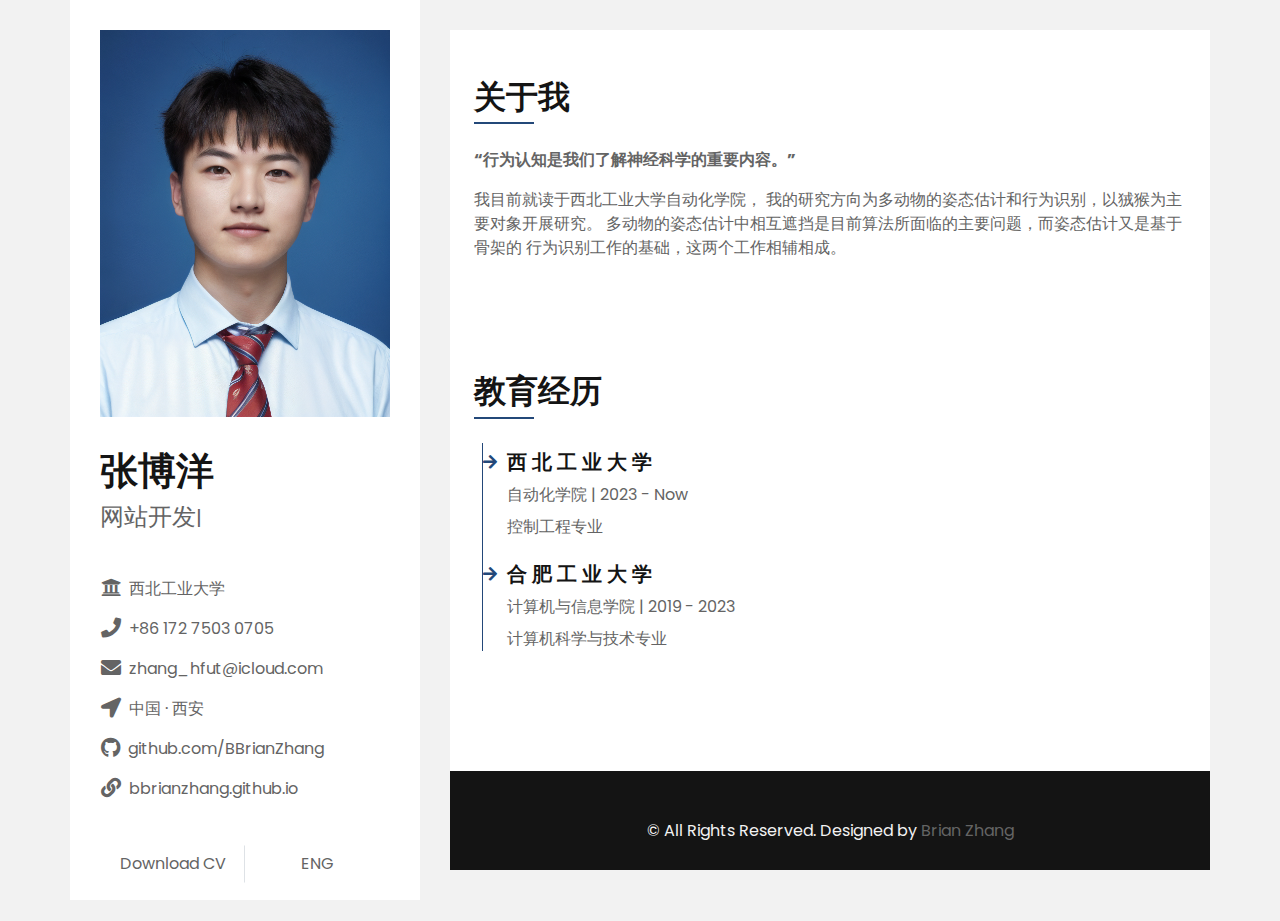
==== index_cn.html @ baf69256 "index" ====
<!DOCTYPE html>
<html lang="en">
    <head>
        <meta charset="utf-8">
        <title>张博洋 - 简体中文</title>
        <meta content="width=device-width, initial-scale=1.0" name="viewport">
        <meta content="Free Website Template" name="keywords">
        <meta content="Free Website Template" name="description">

        <!-- Favicon -->
        <link href="assets/img/favicon.ico" rel="icon">

        <!-- Google Fonts -->
        <link rel="preconnect" href="https://fonts.gstatic.com">
        <link href="https://fonts.googleapis.com/css2?family=Averia+Serif+Libre:wght@400;700&family=Poppins&display=swap" rel="stylesheet"> 

        <!-- Font Awesome -->
        <link href="https://cdnjs.cloudflare.com/ajax/libs/font-awesome/5.10.0/css/all.min.css" rel="stylesheet">

        <!-- Libraries Stylesheet -->
        <link href="assets/lib/owlcarousel/assets/owl.carousel.min.css" rel="stylesheet">
        <link href="assets/lib/lightbox/css/lightbox.min.css" rel="stylesheet">

        <!-- Customized Bootstrap Stylesheet -->
        <link href="assets/css/style.css" rel="stylesheet">
    </head>

    <body data-spy="scroll" data-target=".navbar" data-offset="51">
        <div class="wrapper">
            <div class="sidebar">
                <div class="sidebar-text d-flex flex-column h-100 ">
                    <img class="w-100 img-fluid mb-4" src="assets/img/photo.png" alt="Image">
                    <h1 class="mt-2">张博洋</h1>
                    <div class="mb-5" style="height: 22px;">
                        <h4 class="typed-text-output d-inline-block text-body"></h4>
                        <div class="typed-text py-1 d-none">网站开发, 多动物姿态估计, 狨猴行为识别</div>
                    </div>
                    <div class="mb-4">
                        <div class="col-12">
                            <div class="row">
                                <div class="col-sm-12 py-1 d-flex">
                                    <h5 class="d-inline text-primary"><a href="https://www.nwpu.edu.cn/"><i class="fas fa-university"></i></a></h5>
                                    <a class="col-md-12" href="https://www.nwpu.edu.cn/">西北工业大学</a>
                                </div>
                                <div class="col-sm-12 py-1 d-flex">
                                    <h5 class="d-inline text-primary"><a href=""><i class="fas fa-phone"></i></a></h5>
                                    <a class="col-md-12">+86 172 7503 0705</a>
                                </div>
                                <div class="col-sm-12 py-1 d-flex">
                                    <h5 class="d-inline text-primary"><a href=""><i class="fas fa-envelope"></i></a></h5>
                                    <a class="col-md-12">zhang_hfut@icloud.com</a>
                                </div>
                                <div class="col-sm-12 py-1 d-flex">
                                    <h5 class="d-inline text-primary"><a href=""><i class="fas fa-location-arrow"></i></a></h5>
                                    <a class="col-md-12">中国 · 西安</a>
                                </div>
                                <div class="col-sm-12 py-1 d-flex">
                                    <h5 class="d-inline text-primary"><a href="https://github.com/BBrianZhang"><i class="fab fa-github"></i></a></h5>
                                    <a class="col-md-12" href="https://github.com/BBrianZhang">github.com/BBrianZhang</a>
                                </div>
                                <div class="col-sm-12 py-1 d-flex">
                                    <h5 class="d-inline text-primary"><a href="https://bbrianzhang.github.io/"><i class="fas fa-link"></i></a></h5>
                                    <a class="col-md-12" href="https://bbrianzhang.github.io/">bbrianzhang.github.io</a>
                                </div>
                            </div>
                        </div>
                    </div>

                    <div class="d-flex align-items-end justify-content-between mt-auto">
                        <a href="" class="btn btn-block border-right">Download CV</a>
                        <a href="index_en.html" class="btn btn-block btn-scroll">ENG</a>
                    </div>
                </div>
                <div class="sidebar-icon d-flex flex-column h-100 justify-content-center text-right">
                    <i class="fas fa-2x fa-angle-double-right text-primary"></i>
                </div>
            </div>
            <div class="content">
                <!-- About Start -->
                <div class="container bg-white py-5">
                    <div class="row px-3">
                        <div class="col-12">
                            <h2 class="title position-relative pb-2 mb-4">关于我</h2>
                        </div>
                        <div class="col-12">
                            <p><strong>“行为认知是我们了解神经科学的重要内容。”</strong></p>
                            <p>我目前就读于西北工业大学自动化学院，
                                我的研究方向为多动物的姿态估计和行为识别，以狨猴为主要对象开展研究。
                                多动物的姿态估计中相互遮挡是目前算法所面临的主要问题，而姿态估计又是基于骨架的
                                行为识别工作的基础，这两个工作相辅相成。</p>
                        </div>
                    </div>
                </div>
                <!-- About End -->


                <!-- Education Start -->
                <div class="container bg-white py-5">
                    <div class="row px-3">
                        <div class="col-12">
                            <h2 class="title position-relative pb-2 mb-4">教育经历</h2>
                        </div>
                        <div class="col-12">
                            <div class="border-left border-primary pt-2 pl-4 ml-2">
                                <div class="position-relative mb-4">
                                    <i class="fa fa-arrow-right text-primary position-absolute" style="top: 3px; left: -24px;"></i>
                                    <h5 class="mb-2"><a style="color: #141414" href="https://www.nwpu.edu.cn/"><strong>西 北 工 业 大 学</strong></a></h5>
                                    <p class="mb-2">自动化学院 | 2023 - Now</p>
                                    <p class="mb-2">控制工程专业</p>
                                </div>
                                <div class="position-relative mb-4">
                                    <i class="fa fa-arrow-right text-primary position-absolute" style="top: 3px; left: -24px;"></i>
                                    <h5 class="mb-2"><a style="color: #141414" href="https://www.hfut.edu.cn/"><strong>合 肥 工 业 大 学</strong></a></h5>
                                    <p class="mb-2">计算机与信息学院 | 2019 - 2023</p>
                                    <p class="mb-2">计算机科学与技术专业</p>
                                </div>
                            </div>
                        </div>
                    </div>
                </div>
                <!-- Education End -->


<!--                &lt;!&ndash; Skills Start &ndash;&gt;-->
<!--                <div class="container bg-white py-5">-->
<!--                    <div class="row px-3">-->
<!--                        <div class="col-12">-->
<!--                            <h2 class="title position-relative pb-2 mb-4">Skills</h2>-->
<!--                        </div>-->
<!--                        <div class="col-sm-6">-->
<!--                            <div class="skill mb-4">-->
<!--                                <div class="d-flex justify-content-between">-->
<!--                                    <p class="mb-2">HTML</p>-->
<!--                                    <p class="mb-2">95%</p>-->
<!--                                </div>-->
<!--                                <div class="progress">-->
<!--                                    <div class="progress-bar bg-primary" role="progressbar" aria-valuenow="95" aria-valuemin="0" aria-valuemax="100"></div>-->
<!--                                </div>-->
<!--                            </div>-->
<!--                            <div class="skill mb-4">-->
<!--                                <div class="d-flex justify-content-between">-->
<!--                                    <p class="mb-2">CSS</p>-->
<!--                                    <p class="mb-2">85%</p>-->
<!--                                </div>-->
<!--                                <div class="progress">-->
<!--                                    <div class="progress-bar bg-warning" role="progressbar" aria-valuenow="85" aria-valuemin="0" aria-valuemax="100"></div>-->
<!--                                </div>-->
<!--                            </div>-->
<!--                            <div class="skill mb-4">-->
<!--                                <div class="d-flex justify-content-between">-->
<!--                                    <p class="mb-2">PHP</p>-->
<!--                                    <p class="mb-2">90%</p>-->
<!--                                </div>-->
<!--                                <div class="progress">-->
<!--                                    <div class="progress-bar bg-danger" role="progressbar" aria-valuenow="90" aria-valuemin="0" aria-valuemax="100"></div>-->
<!--                                </div>-->
<!--                            </div>-->
<!--                        </div>-->
<!--                        <div class="col-sm-6">-->
<!--                            <div class="skill mb-4">-->
<!--                                <div class="d-flex justify-content-between">-->
<!--                                    <p class="mb-2">Javascript</p>-->
<!--                                    <p class="mb-2">90%</p>-->
<!--                                </div>-->
<!--                                <div class="progress">-->
<!--                                    <div class="progress-bar bg-danger" role="progressbar" aria-valuenow="90" aria-valuemin="0" aria-valuemax="100"></div>-->
<!--                                </div>-->
<!--                            </div>-->
<!--                            <div class="skill mb-4">-->
<!--                                <div class="d-flex justify-content-between">-->
<!--                                    <p class="mb-2">Angular JS</p>-->
<!--                                    <p class="mb-2">95%</p>-->
<!--                                </div>-->
<!--                                <div class="progress">-->
<!--                                    <div class="progress-bar bg-dark" role="progressbar" aria-valuenow="95" aria-valuemin="0" aria-valuemax="100"></div>-->
<!--                                </div>-->
<!--                            </div>-->
<!--                            <div class="skill mb-4">-->
<!--                                <div class="d-flex justify-content-between">-->
<!--                                    <p class="mb-2">Wordpress</p>-->
<!--                                    <p class="mb-2">85%</p>-->
<!--                                </div>-->
<!--                                <div class="progress">-->
<!--                                    <div class="progress-bar bg-info" role="progressbar" aria-valuenow="85" aria-valuemin="0" aria-valuemax="100"></div>-->
<!--                                </div>-->
<!--                            </div>-->
<!--                        </div>-->
<!--                    </div>-->
<!--                </div>-->
<!--                &lt;!&ndash; Skills End &ndash;&gt;-->


<!--                &lt;!&ndash; Services Start &ndash;&gt;-->
<!--                <div class="container bg-white pt-5 pb-3">-->
<!--                    <div class="row px-3">-->
<!--                        <div class="col-12">-->
<!--                            <h2 class="title position-relative pb-2 mb-4">Services</h2>-->
<!--                        </div>-->
<!--                        <div class="col-md-6 service-item text-center mb-3">-->
<!--                            <i class="fa fa-2x fa-laptop-code mx-auto mb-4"></i>-->
<!--                            <h5 class="mb-2">Web Design</h5>-->
<!--                            <p>Justo sit justo eos amet tempor amet clita amet ipsum eos elitr. Amet lorem lorem lorem est amet labore</p>-->
<!--                        </div>-->
<!--                        <div class="col-md-6 service-item text-center mb-3">-->
<!--                            <i class="fab fa-2x fa-android mx-auto mb-4"></i>-->
<!--                            <h5 class="mb-2">Apps Development</h5>-->
<!--                            <p>Justo sit justo eos amet tempor amet clita amet ipsum eos elitr. Amet lorem lorem lorem est amet labore</p>-->
<!--                        </div>-->
<!--                        <div class="col-md-6 service-item text-center mb-3">-->
<!--                            <i class="fa fa-2x fa-search mx-auto mb-4"></i>-->
<!--                            <h5 class="mb-2">SEO</h5>-->
<!--                            <p>Justo sit justo eos amet tempor amet clita amet ipsum eos elitr. Amet lorem lorem lorem est amet labore</p>-->
<!--                        </div>-->
<!--                        <div class="col-md-6 service-item text-center mb-3">-->
<!--                            <i class="fa fa-2x fa-edit mx-auto mb-4"></i>-->
<!--                            <h5 class="mb-2">Content Creating</h5>-->
<!--                            <p>Justo sit justo eos amet tempor amet clita amet ipsum eos elitr. Amet lorem lorem lorem est amet labore</p>-->
<!--                        </div>-->
<!--                    </div>-->
<!--                </div>-->
<!--                &lt;!&ndash; Services End &ndash;&gt;-->


<!--                &lt;!&ndash; Portfolio Start &ndash;&gt;-->
<!--                <div class="container bg-white pt-5 pb-3">-->
<!--                    <div class="row px-3">-->
<!--                        <div class="col-12">-->
<!--                            <h2 class="title position-relative pb-2 mb-4">Portfolio</h2>-->
<!--                        </div>-->
<!--                        <div class="col-12">-->
<!--                            <div class="row">-->
<!--                                <div class="col-12 text-center mb-2">-->
<!--                                    <ul class="list-inline mb-4" id="portfolio-flters">-->
<!--                                        <li class="btn btn-outline-primary active"  data-filter="*"><i class="fa fa-star mr-2"></i>All</li>-->
<!--                                        <li class="btn btn-outline-primary" data-filter=".first"><i class="fa fa-laptop-code mr-2"></i>Design</li>-->
<!--                                        <li class="btn btn-outline-primary" data-filter=".second"><i class="fa fa-mobile-alt mr-2"></i>Development</li>-->
<!--                                    </ul>-->
<!--                                </div>-->
<!--                            </div>-->
<!--                            <div class="row portfolio-container">-->
<!--                                <div class="col-md-6 mb-4 portfolio-item first">-->
<!--                                    <div class="position-relative overflow-hidden mb-2">-->
<!--                                        <img class="img-fluid w-100" src="assets/img/portfolio-1.jpg" alt="">-->
<!--                                        <div class="portfolio-btn d-flex align-items-center justify-content-center">-->
<!--                                            <a href="assets/img/portfolio-1.jpg" data-lightbox="portfolio">-->
<!--                                                <i class="fa fa-4x fa-plus text-white"></i>-->
<!--                                            </a>-->
<!--                                        </div>-->
<!--                                    </div>-->
<!--                                </div>-->
<!--                                <div class="col-md-6 mb-4 portfolio-item second">-->
<!--                                    <div class="position-relative overflow-hidden mb-2">-->
<!--                                        <img class="img-fluid w-100" src="assets/img/portfolio-2.jpg" alt="">-->
<!--                                        <div class="portfolio-btn d-flex align-items-center justify-content-center">-->
<!--                                            <a href="assets/img/portfolio-2.jpg" data-lightbox="portfolio">-->
<!--                                                <i class="fa fa-4x fa-plus text-white"></i>-->
<!--                                            </a>-->
<!--                                        </div>-->
<!--                                    </div>-->
<!--                                </div>-->
<!--                                <div class="col-md-6 mb-4 portfolio-item first">-->
<!--                                    <div class="position-relative overflow-hidden mb-2">-->
<!--                                        <img class="img-fluid w-100" src="assets/img/portfolio-3.jpg" alt="">-->
<!--                                        <div class="portfolio-btn d-flex align-items-center justify-content-center">-->
<!--                                            <a href="assets/img/portfolio-3.jpg" data-lightbox="portfolio">-->
<!--                                                <i class="fa fa-4x fa-plus text-white"></i>-->
<!--                                            </a>-->
<!--                                        </div>-->
<!--                                    </div>-->
<!--                                </div>-->
<!--                                <div class="col-md-6 mb-4 portfolio-item second">-->
<!--                                    <div class="position-relative overflow-hidden mb-2">-->
<!--                                        <img class="img-fluid w-100" src="assets/img/portfolio-4.jpg" alt="">-->
<!--                                        <div class="portfolio-btn d-flex align-items-center justify-content-center">-->
<!--                                            <a href="assets/img/portfolio-4.jpg" data-lightbox="portfolio">-->
<!--                                                <i class="fa fa-4x fa-plus text-white"></i>-->
<!--                                            </a>-->
<!--                                        </div>-->
<!--                                    </div>-->
<!--                                </div>-->
<!--                            </div>-->
<!--                        </div>-->
<!--                    </div>-->
<!--                </div>-->
<!--                &lt;!&ndash; Portfolio End &ndash;&gt;-->


<!--                &lt;!&ndash; Testimonial Start &ndash;&gt;-->
<!--                <div class="container bg-white py-5">-->
<!--                    <div class="row px-3">-->
<!--                        <div class="col-12">-->
<!--                            <h2 class="title position-relative pb-2 mb-4">Testimonial</h2>-->
<!--                        </div>-->
<!--                        <div class="col-12">-->
<!--                            <div class="owl-carousel testimonial-carousel">-->
<!--                                <div class="text-left">-->
<!--                                    <i class="fa fa-3x fa-quote-left text-primary mb-4"></i>-->
<!--                                    <h4 class="text-body mb-4">Dolor eirmod diam stet kasd sed. Aliqu rebum est eos. Rebum elitr dolore et eos labore, stet justo sed est sed. Diam sed sed dolor stet accusam amet eirmod eos, labore diam clita</h4>-->
<!--                                    <div class="d-flex align-items-center">-->
<!--                                        <img class="img-fluid" src="assets/img/testimonial-1.jpg" style="width: 60px; height: 60px;">-->
<!--                                        <div class="pl-3">-->
<!--                                            <h5 class="text-primary m-0">Client Name</h5>-->
<!--                                            <i>Profession</i>-->
<!--                                        </div>-->
<!--                                    </div>-->
<!--                                </div>-->
<!--                                <div class="text-left">-->
<!--                                    <i class="fa fa-3x fa-quote-left text-primary mb-4"></i>-->
<!--                                    <h4 class="text-body mb-4">Dolor eirmod diam stet kasd sed. Aliqu rebum est eos. Rebum elitr dolore et eos labore, stet justo sed est sed. Diam sed sed dolor stet accusam amet eirmod eos, labore diam clita</h4>-->
<!--                                    <div class="d-flex align-items-center">-->
<!--                                        <img class="img-fluid" src="assets/img/testimonial-2.jpg" style="width: 60px; height: 60px;">-->
<!--                                        <div class="pl-3">-->
<!--                                            <h5 class="text-primary m-0">Client Name</h5>-->
<!--                                            <i>Profession</i>-->
<!--                                        </div>-->
<!--                                    </div>-->
<!--                                </div>-->
<!--                                <div class="text-left">-->
<!--                                    <i class="fa fa-3x fa-quote-left text-primary mb-4"></i>-->
<!--                                    <h4 class="text-body mb-4">Dolor eirmod diam stet kasd sed. Aliqu rebum est eos. Rebum elitr dolore et eos labore, stet justo sed est sed. Diam sed sed dolor stet accusam amet eirmod eos, labore diam clita</h4>-->
<!--                                    <div class="d-flex align-items-center">-->
<!--                                        <img class="img-fluid" src="assets/img/testimonial-3.jpg" style="width: 60px; height: 60px;">-->
<!--                                        <div class="pl-3">-->
<!--                                            <h5 class="text-primary m-0">Client Name</h5>-->
<!--                                            <i>Profession</i>-->
<!--                                        </div>-->
<!--                                    </div>-->
<!--                                </div>-->
<!--                            </div>-->
<!--                        </div>-->
<!--                    </div>-->
<!--                </div>-->
<!--                &lt;!&ndash; Testimonial End &ndash;&gt;-->
                
                
                <!-- Footer Start -->
                <div class="container-fluid bg-white pt-5 px-0">
                    <div class="container bg-dark text-light text-center py-5">
                        <p class="m-0">&copy; All Rights Reserved. Designed by <a href="https://github.com/BBrianZhang/BBrianZhang.github.io">Brian Zhang</a></p>
                    </div>
                </div>
                <!-- Footer End -->
            </div>
        </div>
        
        <!-- Back to Top -->
        <a href="#" class="back-to-top"><i class="fa fa-angle-double-up"></i></a>
        
        <!-- JavaScript Libraries -->
        <script src="https://code.jquery.com/jquery-3.4.1.min.js"></script>
        <script src="https://stackpath.bootstrapcdn.com/bootstrap/4.4.1/js/bootstrap.bundle.min.js"></script>
        <script src="assets/lib/typed/typed.min.js"></script>
        <script src="assets/lib/easing/easing.min.js"></script>
        <script src="assets/lib/waypoints/waypoints.min.js"></script>
        <script src="assets/lib/owlcarousel/owl.carousel.min.js"></script>
        <script src="assets/lib/isotope/isotope.pkgd.min.js"></script>
        <script src="assets/lib/lightbox/js/lightbox.min.js"></script>

        <!-- Contact Javascript File -->
        <script src="assets/mail/jqBootstrapValidation.min.js"></script>

        <!-- Template Javascript -->
        <script src="assets/js/main.js"></script>
    </body>
</html>
---- assets/css/style.css ----
/******* Bootstrap Theming ********/
/*!
 * Bootstrap v4.5.3 (https://getbootstrap.com/)
 * Copyright 2011-2020 The Bootstrap Authors
 * Copyright 2011-2020 Twitter, Inc.
 * Licensed under MIT (https://github.com/twbs/bootstrap/blob/main/LICENSE)
 */
:root {
  --blue: #007bff;
  --indigo: #6610f2;
  --purple: #6f42c1;
  --pink: #e83e8c;
  --red: #dc3545;
  --orange: #fd7e14;
  --yellow: #ffc107;
  --green: #28a745;
  --teal: #20c997;
  --cyan: #17a2b8;
  --white: #fff;
  --gray: #6c757d;
  --gray-dark: #343a40;
  --primary: #141414;
  --secondary: #6c757d;
  --success: #28a745;
  --info: #17a2b8;
  --warning: #ffc107;
  --danger: #dc3545;
  --light: #F2F2F2;
  --dark: #141414;
  --breakpoint-xs: 0;
  --breakpoint-sm: 576px;
  --breakpoint-md: 768px;
  --breakpoint-lg: 992px;
  --breakpoint-xl: 1200px;
  --font-family-sans-serif: Georgia, -apple-system, BlinkMacSystemFont, "Segoe UI", Roboto, "Helvetica Neue", Arial, "Noto Sans", sans-serif, "Apple Color Emoji", "Segoe UI Emoji", "Segoe UI Symbol", "Noto Color Emoji";
  --font-family-monospace: SFMono-Regular, Menlo, Monaco, Consolas, "Liberation Mono", "Courier New", monospace;
}

*,
*::before,
*::after {
  box-sizing: border-box;
}

html {
  font-family: sans-serif;
  line-height: 1.15;
  -webkit-text-size-adjust: 100%;
  -webkit-tap-highlight-color: rgba(0, 0, 0, 0);
}

article, aside, figcaption, figure, footer, header, hgroup, main, nav, section {
  display: block;
}

body {
  margin: 0;
  font-family: Georgia, "Poppins", sans-serif;
  font-size: 1rem;
  font-weight: 400;
  line-height: 1.5;
  color: #646464;
  text-align: left;
  background-color: #F2F2F2;
}

[tabindex="-1"]:focus:not(:focus-visible) {
  outline: 0 !important;
}

hr {
  box-sizing: content-box;
  height: 0;
  overflow: visible;
}

h1, h2, h3, h4, h5, h6 {
  margin-top: 0;
  margin-bottom: 0.5rem;
}

p {
  margin-top: 0;
  margin-bottom: 1rem;
}

abbr[title],
abbr[data-original-title] {
  text-decoration: underline;
  text-decoration: underline dotted;
  cursor: help;
  border-bottom: 0;
  text-decoration-skip-ink: none;
}

address {
  margin-bottom: 1rem;
  font-style: normal;
  line-height: inherit;
}

ol,
ul,
dl {
  margin-top: 0;
  margin-bottom: 1rem;
}

ol ol,
ul ul,
ol ul,
ul ol {
  margin-bottom: 0;
}

dt {
  font-weight: 700;
}

dd {
  margin-bottom: .5rem;
  margin-left: 0;
}

blockquote {
  margin: 0 0 1rem;
}

b,
strong {
  font-weight: bolder;
}

small {
  font-size: 80%;
}

sub,
sup {
  position: relative;
  font-size: 75%;
  line-height: 0;
  vertical-align: baseline;
}

sub {
  bottom: -.25em;
}

sup {
  top: -.5em;
}

a {
  color: #646464;
  text-decoration: none;
  background-color: transparent;
}

a:hover {
  color: #141414;
  text-decoration: underline;
}

a:not([href]):not([class]) {
  color: inherit;
  text-decoration: none;
}

a:not([href]):not([class]):hover {
  color: inherit;
  text-decoration: none;
}

pre,
code,
kbd,
samp {
  font-family: SFMono-Regular, Menlo, Monaco, Consolas, "Liberation Mono", "Courier New", monospace;
  font-size: 1em;
}

pre {
  margin-top: 0;
  margin-bottom: 1rem;
  overflow: auto;
  -ms-overflow-style: scrollbar;
}

figure {
  margin: 0 0 1rem;
}

img {
  vertical-align: middle;
  border-style: none;
}

svg {
  overflow: hidden;
  vertical-align: middle;
}

table {
  border-collapse: collapse;
}

caption {
  padding-top: 0.75rem;
  padding-bottom: 0.75rem;
  color: #6c757d;
  text-align: left;
  caption-side: bottom;
}

th {
  text-align: inherit;
  text-align: -webkit-match-parent;
}

label {
  display: inline-block;
  margin-bottom: 0.5rem;
}

button {
  border-radius: 0;
}

button:focus {
  outline: 1px dotted;
  outline: 5px auto -webkit-focus-ring-color;
}

input,
button,
select,
optgroup,
textarea {
  margin: 0;
  font-family: inherit;
  font-size: inherit;
  line-height: inherit;
}

button,
input {
  overflow: visible;
}

button,
select {
  text-transform: none;
}

[role="button"] {
  cursor: pointer;
}

select {
  word-wrap: normal;
}

button,
[type="button"],
[type="reset"],
[type="submit"] {
  -webkit-appearance: button;
}

button:not(:disabled),
[type="button"]:not(:disabled),
[type="reset"]:not(:disabled),
[type="submit"]:not(:disabled) {
  cursor: pointer;
}

button::-moz-focus-inner,
[type="button"]::-moz-focus-inner,
[type="reset"]::-moz-focus-inner,
[type="submit"]::-moz-focus-inner {
  padding: 0;
  border-style: none;
}

input[type="radio"],
input[type="checkbox"] {
  box-sizing: border-box;
  padding: 0;
}

textarea {
  overflow: auto;
  resize: vertical;
}

fieldset {
  min-width: 0;
  padding: 0;
  margin: 0;
  border: 0;
}

legend {
  display: block;
  width: 100%;
  max-width: 100%;
  padding: 0;
  margin-bottom: .5rem;
  font-size: 1.5rem;
  line-height: inherit;
  color: inherit;
  white-space: normal;
}

progress {
  vertical-align: baseline;
}

[type="number"]::-webkit-inner-spin-button,
[type="number"]::-webkit-outer-spin-button {
  height: auto;
}

[type="search"] {
  outline-offset: -2px;
  -webkit-appearance: none;
}

[type="search"]::-webkit-search-decoration {
  -webkit-appearance: none;
}

::-webkit-file-upload-button {
  font: inherit;
  -webkit-appearance: button;
}

output {
  display: inline-block;
}

summary {
  display: list-item;
  cursor: pointer;
}

template {
  display: none;
}

[hidden] {
  display: none !important;
}

h1, h2, h3, h4, h5, h6,
.h1, .h2, .h3, .h4, .h5, .h6 {
  margin-bottom: 0.5rem;
  font-family: Georgia, "Averia Serif Libre", sans-serif;
  font-weight: 500;
  line-height: 1.2;
  color: #141414;
}

h1, .h1 {
  font-size: 2.4rem;
}

h2, .h2 {
  font-size: 2rem;
}

h3, .h3 {
  font-size: 1.75rem;
}

h4, .h4 {
  font-size: 1.5rem;
}

h5, .h5 {
  font-size: 1.25rem;
}

h6, .h6 {
  font-size: 1rem;
}

.lead {
  font-size: 1.25rem;
  font-weight: 300;
}

.display-1 {
  font-size: 6rem;
  font-weight: 300;
  line-height: 1.2;
}

.display-2 {
  font-size: 5.5rem;
  font-weight: 300;
  line-height: 1.2;
}

.display-3 {
  font-size: 4.5rem;
  font-weight: 300;
  line-height: 1.2;
}

.display-4 {
  font-size: 3.5rem;
  font-weight: 300;
  line-height: 1.2;
}

hr {
  margin-top: 1rem;
  margin-bottom: 1rem;
  border: 0;
  border-top: 1px solid rgba(0, 0, 0, 0.1);
}

small,
.small {
  font-size: 80%;
  font-weight: 400;
}

mark,
.mark {
  padding: 0.2em;
  background-color: #fcf8e3;
}

.list-unstyled {
  padding-left: 0;
  list-style: none;
}

.list-inline {
  padding-left: 0;
  list-style: none;
}

.list-inline-item {
  display: inline-block;
}

.list-inline-item:not(:last-child) {
  margin-right: 0.5rem;
}

.initialism {
  font-size: 90%;
  text-transform: uppercase;
}

.blockquote {
  margin-bottom: 1rem;
  font-size: 1.25rem;
}

.blockquote-footer {
  display: block;
  font-size: 80%;
  color: #6c757d;
}

.blockquote-footer::before {
  content: "\2014\00A0";
}

.img-fluid {
  max-width: 100%;
  height: auto;
}

.img-thumbnail {
  padding: 0.25rem;
  background-color: #F2F2F2;
  border: 1px solid #dee2e6;
  max-width: 100%;
  height: auto;
}

.figure {
  display: inline-block;
}

.figure-img {
  margin-bottom: 0.5rem;
  line-height: 1;
}

.figure-caption {
  font-size: 90%;
  color: #6c757d;
}

code {
  font-size: 87.5%;
  color: #e83e8c;
  word-wrap: break-word;
}

a > code {
  color: inherit;
}

kbd {
  padding: 0.2rem 0.4rem;
  font-size: 87.5%;
  color: #fff;
  background-color: #212529;
}

kbd kbd {
  padding: 0;
  font-size: 100%;
  font-weight: 700;
}

pre {
  display: block;
  font-size: 87.5%;
  color: #212529;
}

pre code {
  font-size: inherit;
  color: inherit;
  word-break: normal;
}

.pre-scrollable {
  max-height: 340px;
  overflow-y: scroll;
}

.container,
.container-fluid,
.container-sm,
.container-md,
.container-lg,
.container-xl {
  width: 100%;
  padding-right: 15px;
  padding-left: 15px;
  margin-right: auto;
  margin-left: auto;
}

@media (min-width: 576px) {
  .container, .container-sm {
    max-width: 540px;
  }
}

@media (min-width: 768px) {
  .container, .container-sm, .container-md {
    max-width: 720px;
  }
}

@media (min-width: 992px) {
  .container, .container-sm, .container-md, .container-lg {
    max-width: 960px;
  }
}

@media (min-width: 1200px) {
  .container, .container-sm, .container-md, .container-lg, .container-xl {
    max-width: 1140px;
  }
}

.row {
  display: flex;
  flex-wrap: wrap;
  margin-right: -15px;
  margin-left: -15px;
}

.no-gutters {
  margin-right: 0;
  margin-left: 0;
}

.no-gutters > .col,
.no-gutters > [class*="col-"] {
  padding-right: 0;
  padding-left: 0;
}

.col-1, .col-2, .col-3, .col-4, .col-5, .col-6, .col-7, .col-8, .col-9, .col-10, .col-11, .col-12, .col,
.col-auto, .col-sm-1, .col-sm-2, .col-sm-3, .col-sm-4, .col-sm-5, .col-sm-6, .col-sm-7, .col-sm-8, .col-sm-9, .col-sm-10, .col-sm-11, .col-sm-12, .col-sm,
.col-sm-auto, .col-md-1, .col-md-2, .col-md-3, .col-md-4, .col-md-5, .col-md-6, .col-md-7, .col-md-8, .col-md-9, .col-md-10, .col-md-11, .col-md-12, .col-md,
.col-md-auto, .col-lg-1, .col-lg-2, .col-lg-3, .col-lg-4, .col-lg-5, .col-lg-6, .col-lg-7, .col-lg-8, .col-lg-9, .col-lg-10, .col-lg-11, .col-lg-12, .col-lg,
.col-lg-auto, .col-xl-1, .col-xl-2, .col-xl-3, .col-xl-4, .col-xl-5, .col-xl-6, .col-xl-7, .col-xl-8, .col-xl-9, .col-xl-10, .col-xl-11, .col-xl-12, .col-xl,
.col-xl-auto {
  position: relative;
  width: 100%;
  padding-right: 8px;
  padding-left: 8px;
}

.col {
  flex-basis: 0;
  flex-grow: 1;
  max-width: 100%;
}

.row-cols-1 > * {
  flex: 0 0 100%;
  max-width: 100%;
}

.row-cols-2 > * {
  flex: 0 0 50%;
  max-width: 50%;
}

.row-cols-3 > * {
  flex: 0 0 33.33333%;
  max-width: 33.33333%;
}

.row-cols-4 > * {
  flex: 0 0 25%;
  max-width: 25%;
}

.row-cols-5 > * {
  flex: 0 0 20%;
  max-width: 20%;
}

.row-cols-6 > * {
  flex: 0 0 16.66667%;
  max-width: 16.66667%;
}

.col-auto {
  flex: 0 0 auto;
  width: auto;
  max-width: 100%;
}

.col-1 {
  flex: 0 0 8.33333%;
  max-width: 8.33333%;
}

.col-2 {
  flex: 0 0 16.66667%;
  max-width: 16.66667%;
}

.col-3 {
  flex: 0 0 25%;
  max-width: 25%;
}

.col-4 {
  flex: 0 0 33.33333%;
  max-width: 33.33333%;
}

.col-5 {
  flex: 0 0 41.66667%;
  max-width: 41.66667%;
}

.col-6 {
  flex: 0 0 50%;
  max-width: 50%;
}

.col-7 {
  flex: 0 0 58.33333%;
  max-width: 58.33333%;
}

.col-8 {
  flex: 0 0 66.66667%;
  max-width: 66.66667%;
}

.col-9 {
  flex: 0 0 75%;
  max-width: 75%;
}

.col-10 {
  flex: 0 0 83.33333%;
  max-width: 83.33333%;
}

.col-11 {
  flex: 0 0 91.66667%;
  max-width: 91.66667%;
}

.col-12 {
  flex: 0 0 100%;
  max-width: 100%;
}

.order-first {
  order: -1;
}

.order-last {
  order: 13;
}

.order-0 {
  order: 0;
}

.order-1 {
  order: 1;
}

.order-2 {
  order: 2;
}

.order-3 {
  order: 3;
}

.order-4 {
  order: 4;
}

.order-5 {
  order: 5;
}

.order-6 {
  order: 6;
}

.order-7 {
  order: 7;
}

.order-8 {
  order: 8;
}

.order-9 {
  order: 9;
}

.order-10 {
  order: 10;
}

.order-11 {
  order: 11;
}

.order-12 {
  order: 12;
}

.offset-1 {
  margin-left: 8.33333%;
}

.offset-2 {
  margin-left: 16.66667%;
}

.offset-3 {
  margin-left: 25%;
}

.offset-4 {
  margin-left: 33.33333%;
}

.offset-5 {
  margin-left: 41.66667%;
}

.offset-6 {
  margin-left: 50%;
}

.offset-7 {
  margin-left: 58.33333%;
}

.offset-8 {
  margin-left: 66.66667%;
}

.offset-9 {
  margin-left: 75%;
}

.offset-10 {
  margin-left: 83.33333%;
}

.offset-11 {
  margin-left: 91.66667%;
}

@media (min-width: 576px) {
  .col-sm {
    flex-basis: 0;
    flex-grow: 1;
    max-width: 100%;
  }
  .row-cols-sm-1 > * {
    flex: 0 0 100%;
    max-width: 100%;
  }
  .row-cols-sm-2 > * {
    flex: 0 0 50%;
    max-width: 50%;
  }
  .row-cols-sm-3 > * {
    flex: 0 0 33.33333%;
    max-width: 33.33333%;
  }
  .row-cols-sm-4 > * {
    flex: 0 0 25%;
    max-width: 25%;
  }
  .row-cols-sm-5 > * {
    flex: 0 0 20%;
    max-width: 20%;
  }
  .row-cols-sm-6 > * {
    flex: 0 0 16.66667%;
    max-width: 16.66667%;
  }
  .col-sm-auto {
    flex: 0 0 auto;
    width: auto;
    max-width: 100%;
  }
  .col-sm-1 {
    flex: 0 0 8.33333%;
    max-width: 8.33333%;
  }
  .col-sm-2 {
    flex: 0 0 16.66667%;
    max-width: 16.66667%;
  }
  .col-sm-3 {
    flex: 0 0 25%;
    max-width: 25%;
  }
  .col-sm-4 {
    flex: 0 0 33.33333%;
    max-width: 33.33333%;
  }
  .col-sm-5 {
    flex: 0 0 41.66667%;
    max-width: 41.66667%;
  }
  .col-sm-6 {
    flex: 0 0 50%;
    max-width: 50%;
  }
  .col-sm-7 {
    flex: 0 0 58.33333%;
    max-width: 58.33333%;
  }
  .col-sm-8 {
    flex: 0 0 66.66667%;
    max-width: 66.66667%;
  }
  .col-sm-9 {
    flex: 0 0 75%;
    max-width: 75%;
  }
  .col-sm-10 {
    flex: 0 0 83.33333%;
    max-width: 83.33333%;
  }
  .col-sm-11 {
    flex: 0 0 91.66667%;
    max-width: 91.66667%;
  }
  .col-sm-12 {
    flex: 0 0 100%;
    max-width: 100%;
  }
  .order-sm-first {
    order: -1;
  }
  .order-sm-last {
    order: 13;
  }
  .order-sm-0 {
    order: 0;
  }
  .order-sm-1 {
    order: 1;
  }
  .order-sm-2 {
    order: 2;
  }
  .order-sm-3 {
    order: 3;
  }
  .order-sm-4 {
    order: 4;
  }
  .order-sm-5 {
    order: 5;
  }
  .order-sm-6 {
    order: 6;
  }
  .order-sm-7 {
    order: 7;
  }
  .order-sm-8 {
    order: 8;
  }
  .order-sm-9 {
    order: 9;
  }
  .order-sm-10 {
    order: 10;
  }
  .order-sm-11 {
    order: 11;
  }
  .order-sm-12 {
    order: 12;
  }
  .offset-sm-0 {
    margin-left: 0;
  }
  .offset-sm-1 {
    margin-left: 8.33333%;
  }
  .offset-sm-2 {
    margin-left: 16.66667%;
  }
  .offset-sm-3 {
    margin-left: 25%;
  }
  .offset-sm-4 {
    margin-left: 33.33333%;
  }
  .offset-sm-5 {
    margin-left: 41.66667%;
  }
  .offset-sm-6 {
    margin-left: 50%;
  }
  .offset-sm-7 {
    margin-left: 58.33333%;
  }
  .offset-sm-8 {
    margin-left: 66.66667%;
  }
  .offset-sm-9 {
    margin-left: 75%;
  }
  .offset-sm-10 {
    margin-left: 83.33333%;
  }
  .offset-sm-11 {
    margin-left: 91.66667%;
  }
}

@media (min-width: 768px) {
  .col-md {
    flex-basis: 0;
    flex-grow: 1;
    max-width: 100%;
  }
  .row-cols-md-1 > * {
    flex: 0 0 100%;
    max-width: 100%;
  }
  .row-cols-md-2 > * {
    flex: 0 0 50%;
    max-width: 50%;
  }
  .row-cols-md-3 > * {
    flex: 0 0 33.33333%;
    max-width: 33.33333%;
  }
  .row-cols-md-4 > * {
    flex: 0 0 25%;
    max-width: 25%;
  }
  .row-cols-md-5 > * {
    flex: 0 0 20%;
    max-width: 20%;
  }
  .row-cols-md-6 > * {
    flex: 0 0 16.66667%;
    max-width: 16.66667%;
  }
  .col-md-auto {
    flex: 0 0 auto;
    width: auto;
    max-width: 100%;
  }
  .col-md-1 {
    flex: 0 0 8.33333%;
    max-width: 8.33333%;
  }
  .col-md-2 {
    flex: 0 0 16.66667%;
    max-width: 16.66667%;
  }
  .col-md-3 {
    flex: 0 0 25%;
    max-width: 25%;
  }
  .col-md-4 {
    flex: 0 0 33.33333%;
    max-width: 33.33333%;
  }
  .col-md-5 {
    flex: 0 0 41.66667%;
    max-width: 41.66667%;
  }
  .col-md-6 {
    flex: 0 0 50%;
    max-width: 50%;
  }
  .col-md-7 {
    flex: 0 0 58.33333%;
    max-width: 58.33333%;
  }
  .col-md-8 {
    flex: 0 0 66.66667%;
    max-width: 66.66667%;
  }
  .col-md-9 {
    flex: 0 0 75%;
    max-width: 75%;
  }
  .col-md-10 {
    flex: 0 0 83.33333%;
    max-width: 83.33333%;
  }
  .col-md-11 {
    flex: 0 0 91.66667%;
    max-width: 91.66667%;
  }
  .col-md-12 {
    flex: 0 0 100%;
    max-width: 100%;
  }
  .order-md-first {
    order: -1;
  }
  .order-md-last {
    order: 13;
  }
  .order-md-0 {
    order: 0;
  }
  .order-md-1 {
    order: 1;
  }
  .order-md-2 {
    order: 2;
  }
  .order-md-3 {
    order: 3;
  }
  .order-md-4 {
    order: 4;
  }
  .order-md-5 {
    order: 5;
  }
  .order-md-6 {
    order: 6;
  }
  .order-md-7 {
    order: 7;
  }
  .order-md-8 {
    order: 8;
  }
  .order-md-9 {
    order: 9;
  }
  .order-md-10 {
    order: 10;
  }
  .order-md-11 {
    order: 11;
  }
  .order-md-12 {
    order: 12;
  }
  .offset-md-0 {
    margin-left: 0;
  }
  .offset-md-1 {
    margin-left: 8.33333%;
  }
  .offset-md-2 {
    margin-left: 16.66667%;
  }
  .offset-md-3 {
    margin-left: 25%;
  }
  .offset-md-4 {
    margin-left: 33.33333%;
  }
  .offset-md-5 {
    margin-left: 41.66667%;
  }
  .offset-md-6 {
    margin-left: 50%;
  }
  .offset-md-7 {
    margin-left: 58.33333%;
  }
  .offset-md-8 {
    margin-left: 66.66667%;
  }
  .offset-md-9 {
    margin-left: 75%;
  }
  .offset-md-10 {
    margin-left: 83.33333%;
  }
  .offset-md-11 {
    margin-left: 91.66667%;
  }
}

@media (min-width: 992px) {
  .col-lg {
    flex-basis: 0;
    flex-grow: 1;
    max-width: 100%;
  }
  .row-cols-lg-1 > * {
    flex: 0 0 100%;
    max-width: 100%;
  }
  .row-cols-lg-2 > * {
    flex: 0 0 50%;
    max-width: 50%;
  }
  .row-cols-lg-3 > * {
    flex: 0 0 33.33333%;
    max-width: 33.33333%;
  }
  .row-cols-lg-4 > * {
    flex: 0 0 25%;
    max-width: 25%;
  }
  .row-cols-lg-5 > * {
    flex: 0 0 20%;
    max-width: 20%;
  }
  .row-cols-lg-6 > * {
    flex: 0 0 16.66667%;
    max-width: 16.66667%;
  }
  .col-lg-auto {
    flex: 0 0 auto;
    width: auto;
    max-width: 100%;
  }
  .col-lg-1 {
    flex: 0 0 8.33333%;
    max-width: 8.33333%;
  }
  .col-lg-2 {
    flex: 0 0 16.66667%;
    max-width: 16.66667%;
  }
  .col-lg-3 {
    flex: 0 0 25%;
    max-width: 25%;
  }
  .col-lg-4 {
    flex: 0 0 33.33333%;
    max-width: 33.33333%;
  }
  .col-lg-5 {
    flex: 0 0 41.66667%;
    max-width: 41.66667%;
  }
  .col-lg-6 {
    flex: 0 0 50%;
    max-width: 50%;
  }
  .col-lg-7 {
    flex: 0 0 58.33333%;
    max-width: 58.33333%;
  }
  .col-lg-8 {
    flex: 0 0 66.66667%;
    max-width: 66.66667%;
  }
  .col-lg-9 {
    flex: 0 0 75%;
    max-width: 75%;
  }
  .col-lg-10 {
    flex: 0 0 83.33333%;
    max-width: 83.33333%;
  }
  .col-lg-11 {
    flex: 0 0 91.66667%;
    max-width: 91.66667%;
  }
  .col-lg-12 {
    flex: 0 0 100%;
    max-width: 100%;
  }
  .order-lg-first {
    order: -1;
  }
  .order-lg-last {
    order: 13;
  }
  .order-lg-0 {
    order: 0;
  }
  .order-lg-1 {
    order: 1;
  }
  .order-lg-2 {
    order: 2;
  }
  .order-lg-3 {
    order: 3;
  }
  .order-lg-4 {
    order: 4;
  }
  .order-lg-5 {
    order: 5;
  }
  .order-lg-6 {
    order: 6;
  }
  .order-lg-7 {
    order: 7;
  }
  .order-lg-8 {
    order: 8;
  }
  .order-lg-9 {
    order: 9;
  }
  .order-lg-10 {
    order: 10;
  }
  .order-lg-11 {
    order: 11;
  }
  .order-lg-12 {
    order: 12;
  }
  .offset-lg-0 {
    margin-left: 0;
  }
  .offset-lg-1 {
    margin-left: 8.33333%;
  }
  .offset-lg-2 {
    margin-left: 16.66667%;
  }
  .offset-lg-3 {
    margin-left: 25%;
  }
  .offset-lg-4 {
    margin-left: 33.33333%;
  }
  .offset-lg-5 {
    margin-left: 41.66667%;
  }
  .offset-lg-6 {
    margin-left: 50%;
  }
  .offset-lg-7 {
    margin-left: 58.33333%;
  }
  .offset-lg-8 {
    margin-left: 66.66667%;
  }
  .offset-lg-9 {
    margin-left: 75%;
  }
  .offset-lg-10 {
    margin-left: 83.33333%;
  }
  .offset-lg-11 {
    margin-left: 91.66667%;
  }
}

@media (min-width: 1200px) {
  .col-xl {
    flex-basis: 0;
    flex-grow: 1;
    max-width: 100%;
  }
  .row-cols-xl-1 > * {
    flex: 0 0 100%;
    max-width: 100%;
  }
  .row-cols-xl-2 > * {
    flex: 0 0 50%;
    max-width: 50%;
  }
  .row-cols-xl-3 > * {
    flex: 0 0 33.33333%;
    max-width: 33.33333%;
  }
  .row-cols-xl-4 > * {
    flex: 0 0 25%;
    max-width: 25%;
  }
  .row-cols-xl-5 > * {
    flex: 0 0 20%;
    max-width: 20%;
  }
  .row-cols-xl-6 > * {
    flex: 0 0 16.66667%;
    max-width: 16.66667%;
  }
  .col-xl-auto {
    flex: 0 0 auto;
    width: auto;
    max-width: 100%;
  }
  .col-xl-1 {
    flex: 0 0 8.33333%;
    max-width: 8.33333%;
  }
  .col-xl-2 {
    flex: 0 0 16.66667%;
    max-width: 16.66667%;
  }
  .col-xl-3 {
    flex: 0 0 25%;
    max-width: 25%;
  }
  .col-xl-4 {
    flex: 0 0 33.33333%;
    max-width: 33.33333%;
  }
  .col-xl-5 {
    flex: 0 0 41.66667%;
    max-width: 41.66667%;
  }
  .col-xl-6 {
    flex: 0 0 50%;
    max-width: 50%;
  }
  .col-xl-7 {
    flex: 0 0 58.33333%;
    max-width: 58.33333%;
  }
  .col-xl-8 {
    flex: 0 0 66.66667%;
    max-width: 66.66667%;
  }
  .col-xl-9 {
    flex: 0 0 75%;
    max-width: 75%;
  }
  .col-xl-10 {
    flex: 0 0 83.33333%;
    max-width: 83.33333%;
  }
  .col-xl-11 {
    flex: 0 0 91.66667%;
    max-width: 91.66667%;
  }
  .col-xl-12 {
    flex: 0 0 100%;
    max-width: 100%;
  }
  .order-xl-first {
    order: -1;
  }
  .order-xl-last {
    order: 13;
  }
  .order-xl-0 {
    order: 0;
  }
  .order-xl-1 {
    order: 1;
  }
  .order-xl-2 {
    order: 2;
  }
  .order-xl-3 {
    order: 3;
  }
  .order-xl-4 {
    order: 4;
  }
  .order-xl-5 {
    order: 5;
  }
  .order-xl-6 {
    order: 6;
  }
  .order-xl-7 {
    order: 7;
  }
  .order-xl-8 {
    order: 8;
  }
  .order-xl-9 {
    order: 9;
  }
  .order-xl-10 {
    order: 10;
  }
  .order-xl-11 {
    order: 11;
  }
  .order-xl-12 {
    order: 12;
  }
  .offset-xl-0 {
    margin-left: 0;
  }
  .offset-xl-1 {
    margin-left: 8.33333%;
  }
  .offset-xl-2 {
    margin-left: 16.66667%;
  }
  .offset-xl-3 {
    margin-left: 25%;
  }
  .offset-xl-4 {
    margin-left: 33.33333%;
  }
  .offset-xl-5 {
    margin-left: 41.66667%;
  }
  .offset-xl-6 {
    margin-left: 50%;
  }
  .offset-xl-7 {
    margin-left: 58.33333%;
  }
  .offset-xl-8 {
    margin-left: 66.66667%;
  }
  .offset-xl-9 {
    margin-left: 75%;
  }
  .offset-xl-10 {
    margin-left: 83.33333%;
  }
  .offset-xl-11 {
    margin-left: 91.66667%;
  }
}

.table {
  width: 100%;
  margin-bottom: 1rem;
  color: #646464;
}

.table th,
.table td {
  padding: 0.75rem;
  vertical-align: top;
  border-top: 1px solid #dee2e6;
}

.table thead th {
  vertical-align: bottom;
  border-bottom: 2px solid #dee2e6;
}

.table tbody + tbody {
  border-top: 2px solid #dee2e6;
}

.table-sm th,
.table-sm td {
  padding: 0.3rem;
}

.table-bordered {
  border: 1px solid #dee2e6;
}

.table-bordered th,
.table-bordered td {
  border: 1px solid #dee2e6;
}

.table-bordered thead th,
.table-bordered thead td {
  border-bottom-width: 2px;
}

.table-borderless th,
.table-borderless td,
.table-borderless thead th,
.table-borderless tbody + tbody {
  border: 0;
}

.table-striped tbody tr:nth-of-type(odd) {
  background-color: rgba(0, 0, 0, 0.05);
}

.table-hover tbody tr:hover {
  color: #646464;
  background-color: rgba(0, 0, 0, 0.075);
}

.table-primary,
.table-primary > th,
.table-primary > td {
  background-color: #d9f1d6;
}

.table-primary th,
.table-primary td,
.table-primary thead th,
.table-primary tbody + tbody {
  border-color: #b9e4b3;
}

.table-hover .table-primary:hover {
  background-color: #c7ebc3;
}

.table-hover .table-primary:hover > td,
.table-hover .table-primary:hover > th {
  background-color: #c7ebc3;
}

.table-secondary,
.table-secondary > th,
.table-secondary > td {
  background-color: #d6d8db;
}

.table-secondary th,
.table-secondary td,
.table-secondary thead th,
.table-secondary tbody + tbody {
  border-color: #b3b7bb;
}

.table-hover .table-secondary:hover {
  background-color: #c8cbcf;
}

.table-hover .table-secondary:hover > td,
.table-hover .table-secondary:hover > th {
  background-color: #c8cbcf;
}

.table-success,
.table-success > th,
.table-success > td {
  background-color: #c3e6cb;
}

.table-success th,
.table-success td,
.table-success thead th,
.table-success tbody + tbody {
  border-color: #8fd19e;
}

.table-hover .table-success:hover {
  background-color: #b1dfbb;
}

.table-hover .table-success:hover > td,
.table-hover .table-success:hover > th {
  background-color: #b1dfbb;
}

.table-info,
.table-info > th,
.table-info > td {
  background-color: #bee5eb;
}

.table-info th,
.table-info td,
.table-info thead th,
.table-info tbody + tbody {
  border-color: #86cfda;
}

.table-hover .table-info:hover {
  background-color: #abdde5;
}

.table-hover .table-info:hover > td,
.table-hover .table-info:hover > th {
  background-color: #abdde5;
}

.table-warning,
.table-warning > th,
.table-warning > td {
  background-color: #ffeeba;
}

.table-warning th,
.table-warning td,
.table-warning thead th,
.table-warning tbody + tbody {
  border-color: #ffdf7e;
}

.table-hover .table-warning:hover {
  background-color: #ffe8a1;
}

.table-hover .table-warning:hover > td,
.table-hover .table-warning:hover > th {
  background-color: #ffe8a1;
}

.table-danger,
.table-danger > th,
.table-danger > td {
  background-color: #f5c6cb;
}

.table-danger th,
.table-danger td,
.table-danger thead th,
.table-danger tbody + tbody {
  border-color: #ed969e;
}

.table-hover .table-danger:hover {
  background-color: #f1b0b7;
}

.table-hover .table-danger:hover > td,
.table-hover .table-danger:hover > th {
  background-color: #f1b0b7;
}

.table-light,
.table-light > th,
.table-light > td {
  background-color: #fbfbfb;
}

.table-light th,
.table-light td,
.table-light thead th,
.table-light tbody + tbody {
  border-color: #f8f8f8;
}

.table-hover .table-light:hover {
  background-color: #eeeeee;
}

.table-hover .table-light:hover > td,
.table-hover .table-light:hover > th {
  background-color: #eeeeee;
}

.table-dark,
.table-dark > th,
.table-dark > td {
  background-color: #bdbdbd;
}

.table-dark th,
.table-dark td,
.table-dark thead th,
.table-dark tbody + tbody {
  border-color: #858585;
}

.table-hover .table-dark:hover {
  background-color: #b0b0b0;
}

.table-hover .table-dark:hover > td,
.table-hover .table-dark:hover > th {
  background-color: #b0b0b0;
}

.table-active,
.table-active > th,
.table-active > td {
  background-color: rgba(0, 0, 0, 0.075);
}

.table-hover .table-active:hover {
  background-color: rgba(0, 0, 0, 0.075);
}

.table-hover .table-active:hover > td,
.table-hover .table-active:hover > th {
  background-color: rgba(0, 0, 0, 0.075);
}

.table .thead-dark th {
  color: #fff;
  background-color: #343a40;
  border-color: #454d55;
}

.table .thead-light th {
  color: #495057;
  background-color: #e9ecef;
  border-color: #dee2e6;
}

.table-dark {
  color: #fff;
  background-color: #343a40;
}

.table-dark th,
.table-dark td,
.table-dark thead th {
  border-color: #454d55;
}

.table-dark.table-bordered {
  border: 0;
}

.table-dark.table-striped tbody tr:nth-of-type(odd) {
  background-color: rgba(255, 255, 255, 0.05);
}

.table-dark.table-hover tbody tr:hover {
  color: #fff;
  background-color: rgba(255, 255, 255, 0.075);
}

@media (max-width: 575.98px) {
  .table-responsive-sm {
    display: block;
    width: 100%;
    overflow-x: auto;
    -webkit-overflow-scrolling: touch;
  }
  .table-responsive-sm > .table-bordered {
    border: 0;
  }
}

@media (max-width: 767.98px) {
  .table-responsive-md {
    display: block;
    width: 100%;
    overflow-x: auto;
    -webkit-overflow-scrolling: touch;
  }
  .table-responsive-md > .table-bordered {
    border: 0;
  }
}

@media (max-width: 991.98px) {
  .table-responsive-lg {
    display: block;
    width: 100%;
    overflow-x: auto;
    -webkit-overflow-scrolling: touch;
  }
  .table-responsive-lg > .table-bordered {
    border: 0;
  }
}

@media (max-width: 1199.98px) {
  .table-responsive-xl {
    display: block;
    width: 100%;
    overflow-x: auto;
    -webkit-overflow-scrolling: touch;
  }
  .table-responsive-xl > .table-bordered {
    border: 0;
  }
}

.table-responsive {
  display: block;
  width: 100%;
  overflow-x: auto;
  -webkit-overflow-scrolling: touch;
}

.table-responsive > .table-bordered {
  border: 0;
}

.form-control {
  display: block;
  width: 100%;
  height: calc(1.5em + 0.75rem + 2px);
  padding: 0.375rem 0.75rem;
  font-size: 1rem;
  font-weight: 400;
  line-height: 1.5;
  color: #495057;
  background-color: #fff;
  background-clip: padding-box;
  border: 1px solid #ced4da;
  border-radius: 0;
  transition: border-color 0.15s ease-in-out, box-shadow 0.15s ease-in-out;
}

@media (prefers-reduced-motion: reduce) {
  .form-control {
    transition: none;
  }
}

.form-control::-ms-expand {
  background-color: transparent;
  border: 0;
}

.form-control:-moz-focusring {
  color: transparent;
  text-shadow: 0 0 0 #495057;
}

.form-control:focus {
  color: #495057;
  background-color: #fff;
  border-color: #cfedcb;
  outline: 0;
  box-shadow: 0 0 0 0.2rem rgba(120, 204, 109, 0.25);
}

.form-control::placeholder {
  color: #6c757d;
  opacity: 1;
}

.form-control:disabled, .form-control[readonly] {
  background-color: #e9ecef;
  opacity: 1;
}

input[type="date"].form-control,
input[type="time"].form-control,
input[type="datetime-local"].form-control,
input[type="month"].form-control {
  appearance: none;
}

select.form-control:focus::-ms-value {
  color: #495057;
  background-color: #fff;
}

.form-control-file,
.form-control-range {
  display: block;
  width: 100%;
}

.col-form-label {
  padding-top: calc(0.375rem + 1px);
  padding-bottom: calc(0.375rem + 1px);
  margin-bottom: 0;
  font-size: inherit;
  line-height: 1.5;
}

.col-form-label-lg {
  padding-top: calc(0.5rem + 1px);
  padding-bottom: calc(0.5rem + 1px);
  font-size: 1.25rem;
  line-height: 1.5;
}

.col-form-label-sm {
  padding-top: calc(0.25rem + 1px);
  padding-bottom: calc(0.25rem + 1px);
  font-size: 0.875rem;
  line-height: 1.5;
}

.form-control-plaintext {
  display: block;
  width: 100%;
  padding: 0.375rem 0;
  margin-bottom: 0;
  font-size: 1rem;
  line-height: 1.5;
  color: #646464;
  background-color: transparent;
  border: solid transparent;
  border-width: 1px 0;
}

.form-control-plaintext.form-control-sm, .form-control-plaintext.form-control-lg {
  padding-right: 0;
  padding-left: 0;
}

.form-control-sm {
  height: calc(1.5em + 0.5rem + 2px);
  padding: 0.25rem 0.5rem;
  font-size: 0.875rem;
  line-height: 1.5;
}

.form-control-lg {
  height: calc(1.5em + 1rem + 2px);
  padding: 0.5rem 1rem;
  font-size: 1.25rem;
  line-height: 1.5;
}

select.form-control[size], select.form-control[multiple] {
  height: auto;
}

textarea.form-control {
  height: auto;
}

.form-group {
  margin-bottom: 1rem;
}

.form-text {
  display: block;
  margin-top: 0.25rem;
}

.form-row {
  display: flex;
  flex-wrap: wrap;
  margin-right: -5px;
  margin-left: -5px;
}

.form-row > .col,
.form-row > [class*="col-"] {
  padding-right: 5px;
  padding-left: 5px;
}

.form-check {
  position: relative;
  display: block;
  padding-left: 1.25rem;
}

.form-check-input {
  position: absolute;
  margin-top: 0.3rem;
  margin-left: -1.25rem;
}

.form-check-input[disabled] ~ .form-check-label,
.form-check-input:disabled ~ .form-check-label {
  color: #6c757d;
}

.form-check-label {
  margin-bottom: 0;
}

.form-check-inline {
  display: inline-flex;
  align-items: center;
  padding-left: 0;
  margin-right: 0.75rem;
}

.form-check-inline .form-check-input {
  position: static;
  margin-top: 0;
  margin-right: 0.3125rem;
  margin-left: 0;
}

.valid-feedback {
  display: none;
  width: 100%;
  margin-top: 0.25rem;
  font-size: 80%;
  color: #28a745;
}

.valid-tooltip {
  position: absolute;
  top: 100%;
  left: 0;
  z-index: 5;
  display: none;
  max-width: 100%;
  padding: 0.25rem 0.5rem;
  margin-top: .1rem;
  font-size: 0.875rem;
  line-height: 1.5;
  color: #fff;
  background-color: rgba(40, 167, 69, 0.9);
}

.was-validated :valid ~ .valid-feedback,
.was-validated :valid ~ .valid-tooltip,
.is-valid ~ .valid-feedback,
.is-valid ~ .valid-tooltip {
  display: block;
}

.was-validated .form-control:valid, .form-control.is-valid {
  border-color: #28a745;
  padding-right: calc(1.5em + 0.75rem);
  background-image: url("data:image/svg+xml,%3csvg xmlns='http://www.w3.org/2000/svg' width='8' height='8' viewBox='0 0 8 8'%3e%3cpath fill='%2328a745' d='M2.3 6.73L.6 4.53c-.4-1.04.46-1.4 1.1-.8l1.1 1.4 3.4-3.8c.6-.63 1.6-.27 1.2.7l-4 4.6c-.43.5-.8.4-1.1.1z'/%3e%3c/svg%3e");
  background-repeat: no-repeat;
  background-position: right calc(0.375em + 0.1875rem) center;
  background-size: calc(0.75em + 0.375rem) calc(0.75em + 0.375rem);
}

.was-validated .form-control:valid:focus, .form-control.is-valid:focus {
  border-color: #28a745;
  box-shadow: 0 0 0 0.2rem rgba(40, 167, 69, 0.25);
}

.was-validated textarea.form-control:valid, textarea.form-control.is-valid {
  padding-right: calc(1.5em + 0.75rem);
  background-position: top calc(0.375em + 0.1875rem) right calc(0.375em + 0.1875rem);
}

.was-validated .custom-select:valid, .custom-select.is-valid {
  border-color: #28a745;
  padding-right: calc(0.75em + 2.3125rem);
  background: url("data:image/svg+xml,%3csvg xmlns='http://www.w3.org/2000/svg' width='4' height='5' viewBox='0 0 4 5'%3e%3cpath fill='%23343a40' d='M2 0L0 2h4zm0 5L0 3h4z'/%3e%3c/svg%3e") no-repeat right 0.75rem center/8px 10px, url("data:image/svg+xml,%3csvg xmlns='http://www.w3.org/2000/svg' width='8' height='8' viewBox='0 0 8 8'%3e%3cpath fill='%2328a745' d='M2.3 6.73L.6 4.53c-.4-1.04.46-1.4 1.1-.8l1.1 1.4 3.4-3.8c.6-.63 1.6-.27 1.2.7l-4 4.6c-.43.5-.8.4-1.1.1z'/%3e%3c/svg%3e") #fff no-repeat center right 1.75rem/calc(0.75em + 0.375rem) calc(0.75em + 0.375rem);
}

.was-validated .custom-select:valid:focus, .custom-select.is-valid:focus {
  border-color: #28a745;
  box-shadow: 0 0 0 0.2rem rgba(40, 167, 69, 0.25);
}

.was-validated .form-check-input:valid ~ .form-check-label, .form-check-input.is-valid ~ .form-check-label {
  color: #28a745;
}

.was-validated .form-check-input:valid ~ .valid-feedback,
.was-validated .form-check-input:valid ~ .valid-tooltip, .form-check-input.is-valid ~ .valid-feedback,
.form-check-input.is-valid ~ .valid-tooltip {
  display: block;
}

.was-validated .custom-control-input:valid ~ .custom-control-label, .custom-control-input.is-valid ~ .custom-control-label {
  color: #28a745;
}

.was-validated .custom-control-input:valid ~ .custom-control-label::before, .custom-control-input.is-valid ~ .custom-control-label::before {
  border-color: #28a745;
}

.was-validated .custom-control-input:valid:checked ~ .custom-control-label::before, .custom-control-input.is-valid:checked ~ .custom-control-label::before {
  border-color: #34ce57;
  background-color: #34ce57;
}

.was-validated .custom-control-input:valid:focus ~ .custom-control-label::before, .custom-control-input.is-valid:focus ~ .custom-control-label::before {
  box-shadow: 0 0 0 0.2rem rgba(40, 167, 69, 0.25);
}

.was-validated .custom-control-input:valid:focus:not(:checked) ~ .custom-control-label::before, .custom-control-input.is-valid:focus:not(:checked) ~ .custom-control-label::before {
  border-color: #28a745;
}

.was-validated .custom-file-input:valid ~ .custom-file-label, .custom-file-input.is-valid ~ .custom-file-label {
  border-color: #28a745;
}

.was-validated .custom-file-input:valid:focus ~ .custom-file-label, .custom-file-input.is-valid:focus ~ .custom-file-label {
  border-color: #28a745;
  box-shadow: 0 0 0 0.2rem rgba(40, 167, 69, 0.25);
}

.invalid-feedback {
  display: none;
  width: 100%;
  margin-top: 0.25rem;
  font-size: 80%;
  color: #dc3545;
}

.invalid-tooltip {
  position: absolute;
  top: 100%;
  left: 0;
  z-index: 5;
  display: none;
  max-width: 100%;
  padding: 0.25rem 0.5rem;
  margin-top: .1rem;
  font-size: 0.875rem;
  line-height: 1.5;
  color: #fff;
  background-color: rgba(220, 53, 69, 0.9);
}

.was-validated :invalid ~ .invalid-feedback,
.was-validated :invalid ~ .invalid-tooltip,
.is-invalid ~ .invalid-feedback,
.is-invalid ~ .invalid-tooltip {
  display: block;
}

.was-validated .form-control:invalid, .form-control.is-invalid {
  border-color: #dc3545;
  padding-right: calc(1.5em + 0.75rem);
  background-image: url("data:image/svg+xml,%3csvg xmlns='http://www.w3.org/2000/svg' width='12' height='12' fill='none' stroke='%23dc3545' viewBox='0 0 12 12'%3e%3ccircle cx='6' cy='6' r='4.5'/%3e%3cpath stroke-linejoin='round' d='M5.8 3.6h.4L6 6.5z'/%3e%3ccircle cx='6' cy='8.2' r='.6' fill='%23dc3545' stroke='none'/%3e%3c/svg%3e");
  background-repeat: no-repeat;
  background-position: right calc(0.375em + 0.1875rem) center;
  background-size: calc(0.75em + 0.375rem) calc(0.75em + 0.375rem);
}

.was-validated .form-control:invalid:focus, .form-control.is-invalid:focus {
  border-color: #dc3545;
  box-shadow: 0 0 0 0.2rem rgba(220, 53, 69, 0.25);
}

.was-validated textarea.form-control:invalid, textarea.form-control.is-invalid {
  padding-right: calc(1.5em + 0.75rem);
  background-position: top calc(0.375em + 0.1875rem) right calc(0.375em + 0.1875rem);
}

.was-validated .custom-select:invalid, .custom-select.is-invalid {
  border-color: #dc3545;
  padding-right: calc(0.75em + 2.3125rem);
  background: url("data:image/svg+xml,%3csvg xmlns='http://www.w3.org/2000/svg' width='4' height='5' viewBox='0 0 4 5'%3e%3cpath fill='%23343a40' d='M2 0L0 2h4zm0 5L0 3h4z'/%3e%3c/svg%3e") no-repeat right 0.75rem center/8px 10px, url("data:image/svg+xml,%3csvg xmlns='http://www.w3.org/2000/svg' width='12' height='12' fill='none' stroke='%23dc3545' viewBox='0 0 12 12'%3e%3ccircle cx='6' cy='6' r='4.5'/%3e%3cpath stroke-linejoin='round' d='M5.8 3.6h.4L6 6.5z'/%3e%3ccircle cx='6' cy='8.2' r='.6' fill='%23dc3545' stroke='none'/%3e%3c/svg%3e") #fff no-repeat center right 1.75rem/calc(0.75em + 0.375rem) calc(0.75em + 0.375rem);
}

.was-validated .custom-select:invalid:focus, .custom-select.is-invalid:focus {
  border-color: #dc3545;
  box-shadow: 0 0 0 0.2rem rgba(220, 53, 69, 0.25);
}

.was-validated .form-check-input:invalid ~ .form-check-label, .form-check-input.is-invalid ~ .form-check-label {
  color: #dc3545;
}

.was-validated .form-check-input:invalid ~ .invalid-feedback,
.was-validated .form-check-input:invalid ~ .invalid-tooltip, .form-check-input.is-invalid ~ .invalid-feedback,
.form-check-input.is-invalid ~ .invalid-tooltip {
  display: block;
}

.was-validated .custom-control-input:invalid ~ .custom-control-label, .custom-control-input.is-invalid ~ .custom-control-label {
  color: #dc3545;
}

.was-validated .custom-control-input:invalid ~ .custom-control-label::before, .custom-control-input.is-invalid ~ .custom-control-label::before {
  border-color: #dc3545;
}

.was-validated .custom-control-input:invalid:checked ~ .custom-control-label::before, .custom-control-input.is-invalid:checked ~ .custom-control-label::before {
  border-color: #e4606d;
  background-color: #e4606d;
}

.was-validated .custom-control-input:invalid:focus ~ .custom-control-label::before, .custom-control-input.is-invalid:focus ~ .custom-control-label::before {
  box-shadow: 0 0 0 0.2rem rgba(220, 53, 69, 0.25);
}

.was-validated .custom-control-input:invalid:focus:not(:checked) ~ .custom-control-label::before, .custom-control-input.is-invalid:focus:not(:checked) ~ .custom-control-label::before {
  border-color: #dc3545;
}

.was-validated .custom-file-input:invalid ~ .custom-file-label, .custom-file-input.is-invalid ~ .custom-file-label {
  border-color: #dc3545;
}

.was-validated .custom-file-input:invalid:focus ~ .custom-file-label, .custom-file-input.is-invalid:focus ~ .custom-file-label {
  border-color: #dc3545;
  box-shadow: 0 0 0 0.2rem rgba(220, 53, 69, 0.25);
}

.form-inline {
  display: flex;
  flex-flow: row wrap;
  align-items: center;
}

.form-inline .form-check {
  width: 100%;
}

@media (min-width: 576px) {
  .form-inline label {
    display: flex;
    align-items: center;
    justify-content: center;
    margin-bottom: 0;
  }
  .form-inline .form-group {
    display: flex;
    flex: 0 0 auto;
    flex-flow: row wrap;
    align-items: center;
    margin-bottom: 0;
  }
  .form-inline .form-control {
    display: inline-block;
    width: auto;
    vertical-align: middle;
  }
  .form-inline .form-control-plaintext {
    display: inline-block;
  }
  .form-inline .input-group,
  .form-inline .custom-select {
    width: auto;
  }
  .form-inline .form-check {
    display: flex;
    align-items: center;
    justify-content: center;
    width: auto;
    padding-left: 0;
  }
  .form-inline .form-check-input {
    position: relative;
    flex-shrink: 0;
    margin-top: 0;
    margin-right: 0.25rem;
    margin-left: 0;
  }
  .form-inline .custom-control {
    align-items: center;
    justify-content: center;
  }
  .form-inline .custom-control-label {
    margin-bottom: 0;
  }
}

.btn {
  display: inline-block;
  font-weight: 400;
  color: #646464;
  text-align: center;
  vertical-align: middle;
  user-select: none;
  background-color: transparent;
  border: 1px solid transparent;
  padding: 0.375rem 0.75rem;
  font-size: 1rem;
  line-height: 1.5;
  border-radius: 0;
  transition: color 0.15s ease-in-out, background-color 0.15s ease-in-out, border-color 0.15s ease-in-out, box-shadow 0.15s ease-in-out;
}

@media (prefers-reduced-motion: reduce) {
  .btn {
    transition: none;
  }
}

.btn:hover {
  color: #646464;
  text-decoration: none;
}

.btn:focus, .btn.focus {
  outline: 0;
  box-shadow: 0 0 0 0.2rem rgba(120, 204, 109, 0.25);
}

.btn.disabled, .btn:disabled {
  opacity: 0.65;
}

.btn:not(:disabled):not(.disabled) {
  cursor: pointer;
}

a.btn.disabled,
fieldset:disabled a.btn {
  pointer-events: none;
}

.btn-primary {
  color: #212529;
  background-color: #234879;
  border-color: #234879;
}

.btn-primary:hover {
  color: #212529;
  background-color: #5ec251;
  border-color: #55bf47;
}

.btn-primary:focus, .btn-primary.focus {
  color: #212529;
  background-color: #5ec251;
  border-color: #55bf47;
  box-shadow: 0 0 0 0.2rem rgba(107, 179, 99, 0.5);
}

.btn-primary.disabled, .btn-primary:disabled {
  color: #212529;
  background-color: #234879;
  border-color: #234879;
}

.btn-primary:not(:disabled):not(.disabled):active, .btn-primary:not(:disabled):not(.disabled).active,
.show > .btn-primary.dropdown-toggle {
  color: #fff;
  background-color: #55bf47;
  border-color: #4eb941;
}

.btn-primary:not(:disabled):not(.disabled):active:focus, .btn-primary:not(:disabled):not(.disabled).active:focus,
.show > .btn-primary.dropdown-toggle:focus {
  box-shadow: 0 0 0 0.2rem rgba(107, 179, 99, 0.5);
}

.btn-secondary {
  color: #fff;
  background-color: #6c757d;
  border-color: #6c757d;
}

.btn-secondary:hover {
  color: #fff;
  background-color: #5a6268;
  border-color: #545b62;
}

.btn-secondary:focus, .btn-secondary.focus {
  color: #fff;
  background-color: #5a6268;
  border-color: #545b62;
  box-shadow: 0 0 0 0.2rem rgba(130, 138, 145, 0.5);
}

.btn-secondary.disabled, .btn-secondary:disabled {
  color: #fff;
  background-color: #6c757d;
  border-color: #6c757d;
}

.btn-secondary:not(:disabled):not(.disabled):active, .btn-secondary:not(:disabled):not(.disabled).active,
.show > .btn-secondary.dropdown-toggle {
  color: #fff;
  background-color: #545b62;
  border-color: #4e555b;
}

.btn-secondary:not(:disabled):not(.disabled):active:focus, .btn-secondary:not(:disabled):not(.disabled).active:focus,
.show > .btn-secondary.dropdown-toggle:focus {
  box-shadow: 0 0 0 0.2rem rgba(130, 138, 145, 0.5);
}

.btn-success {
  color: #fff;
  background-color: #28a745;
  border-color: #28a745;
}

.btn-success:hover {
  color: #fff;
  background-color: #218838;
  border-color: #1e7e34;
}

.btn-success:focus, .btn-success.focus {
  color: #fff;
  background-color: #218838;
  border-color: #1e7e34;
  box-shadow: 0 0 0 0.2rem rgba(72, 180, 97, 0.5);
}

.btn-success.disabled, .btn-success:disabled {
  color: #fff;
  background-color: #28a745;
  border-color: #28a745;
}

.btn-success:not(:disabled):not(.disabled):active, .btn-success:not(:disabled):not(.disabled).active,
.show > .btn-success.dropdown-toggle {
  color: #fff;
  background-color: #1e7e34;
  border-color: #1c7430;
}

.btn-success:not(:disabled):not(.disabled):active:focus, .btn-success:not(:disabled):not(.disabled).active:focus,
.show > .btn-success.dropdown-toggle:focus {
  box-shadow: 0 0 0 0.2rem rgba(72, 180, 97, 0.5);
}

.btn-info {
  color: #fff;
  background-color: #17a2b8;
  border-color: #17a2b8;
}

.btn-info:hover {
  color: #fff;
  background-color: #138496;
  border-color: #117a8b;
}

.btn-info:focus, .btn-info.focus {
  color: #fff;
  background-color: #138496;
  border-color: #117a8b;
  box-shadow: 0 0 0 0.2rem rgba(58, 176, 195, 0.5);
}

.btn-info.disabled, .btn-info:disabled {
  color: #fff;
  background-color: #17a2b8;
  border-color: #17a2b8;
}

.btn-info:not(:disabled):not(.disabled):active, .btn-info:not(:disabled):not(.disabled).active,
.show > .btn-info.dropdown-toggle {
  color: #fff;
  background-color: #117a8b;
  border-color: #10707f;
}

.btn-info:not(:disabled):not(.disabled):active:focus, .btn-info:not(:disabled):not(.disabled).active:focus,
.show > .btn-info.dropdown-toggle:focus {
  box-shadow: 0 0 0 0.2rem rgba(58, 176, 195, 0.5);
}

.btn-warning {
  color: #212529;
  background-color: #ffc107;
  border-color: #ffc107;
}

.btn-warning:hover {
  color: #212529;
  background-color: #e0a800;
  border-color: #d39e00;
}

.btn-warning:focus, .btn-warning.focus {
  color: #212529;
  background-color: #e0a800;
  border-color: #d39e00;
  box-shadow: 0 0 0 0.2rem rgba(222, 170, 12, 0.5);
}

.btn-warning.disabled, .btn-warning:disabled {
  color: #212529;
  background-color: #ffc107;
  border-color: #ffc107;
}

.btn-warning:not(:disabled):not(.disabled):active, .btn-warning:not(:disabled):not(.disabled).active,
.show > .btn-warning.dropdown-toggle {
  color: #212529;
  background-color: #d39e00;
  border-color: #c69500;
}

.btn-warning:not(:disabled):not(.disabled):active:focus, .btn-warning:not(:disabled):not(.disabled).active:focus,
.show > .btn-warning.dropdown-toggle:focus {
  box-shadow: 0 0 0 0.2rem rgba(222, 170, 12, 0.5);
}

.btn-danger {
  color: #fff;
  background-color: #dc3545;
  border-color: #dc3545;
}

.btn-danger:hover {
  color: #fff;
  background-color: #c82333;
  border-color: #bd2130;
}

.btn-danger:focus, .btn-danger.focus {
  color: #fff;
  background-color: #c82333;
  border-color: #bd2130;
  box-shadow: 0 0 0 0.2rem rgba(225, 83, 97, 0.5);
}

.btn-danger.disabled, .btn-danger:disabled {
  color: #fff;
  background-color: #dc3545;
  border-color: #dc3545;
}

.btn-danger:not(:disabled):not(.disabled):active, .btn-danger:not(:disabled):not(.disabled).active,
.show > .btn-danger.dropdown-toggle {
  color: #fff;
  background-color: #bd2130;
  border-color: #b21f2d;
}

.btn-danger:not(:disabled):not(.disabled):active:focus, .btn-danger:not(:disabled):not(.disabled).active:focus,
.show > .btn-danger.dropdown-toggle:focus {
  box-shadow: 0 0 0 0.2rem rgba(225, 83, 97, 0.5);
}

.btn-light {
  color: #212529;
  background-color: #F2F2F2;
  border-color: #F2F2F2;
}

.btn-light:hover {
  color: #212529;
  background-color: #dfdfdf;
  border-color: #d9d9d9;
}

.btn-light:focus, .btn-light.focus {
  color: #212529;
  background-color: #dfdfdf;
  border-color: #d9d9d9;
  box-shadow: 0 0 0 0.2rem rgba(211, 211, 212, 0.5);
}

.btn-light.disabled, .btn-light:disabled {
  color: #212529;
  background-color: #F2F2F2;
  border-color: #F2F2F2;
}

.btn-light:not(:disabled):not(.disabled):active, .btn-light:not(:disabled):not(.disabled).active,
.show > .btn-light.dropdown-toggle {
  color: #212529;
  background-color: #d9d9d9;
  border-color: #d2d2d2;
}

.btn-light:not(:disabled):not(.disabled):active:focus, .btn-light:not(:disabled):not(.disabled).active:focus,
.show > .btn-light.dropdown-toggle:focus {
  box-shadow: 0 0 0 0.2rem rgba(211, 211, 212, 0.5);
}

.btn-dark {
  color: #fff;
  background-color: #141414;
  border-color: #141414;
}

.btn-dark:hover {
  color: #fff;
  background-color: #010101;
  border-color: black;
}

.btn-dark:focus, .btn-dark.focus {
  color: #fff;
  background-color: #010101;
  border-color: black;
  box-shadow: 0 0 0 0.2rem rgba(55, 55, 55, 0.5);
}

.btn-dark.disabled, .btn-dark:disabled {
  color: #fff;
  background-color: #141414;
  border-color: #141414;
}

.btn-dark:not(:disabled):not(.disabled):active, .btn-dark:not(:disabled):not(.disabled).active,
.show > .btn-dark.dropdown-toggle {
  color: #fff;
  background-color: black;
  border-color: black;
}

.btn-dark:not(:disabled):not(.disabled):active:focus, .btn-dark:not(:disabled):not(.disabled).active:focus,
.show > .btn-dark.dropdown-toggle:focus {
  box-shadow: 0 0 0 0.2rem rgba(55, 55, 55, 0.5);
}

.btn-outline-primary {
  color: #234879;
  border-color: #234879;
}

.btn-outline-primary:hover {
  color: #212529;
  background-color: #234879;
  border-color: #234879;
}

.btn-outline-primary:focus, .btn-outline-primary.focus {
  box-shadow: 0 0 0 0.2rem rgba(120, 204, 109, 0.5);
}

.btn-outline-primary.disabled, .btn-outline-primary:disabled {
  color: #234879;
  background-color: transparent;
}

.btn-outline-primary:not(:disabled):not(.disabled):active, .btn-outline-primary:not(:disabled):not(.disabled).active,
.show > .btn-outline-primary.dropdown-toggle {
  color: #212529;
  background-color: #234879;
  border-color: #234879;
}

.btn-outline-primary:not(:disabled):not(.disabled):active:focus, .btn-outline-primary:not(:disabled):not(.disabled).active:focus,
.show > .btn-outline-primary.dropdown-toggle:focus {
  box-shadow: 0 0 0 0.2rem rgba(120, 204, 109, 0.5);
}

.btn-outline-secondary {
  color: #6c757d;
  border-color: #6c757d;
}

.btn-outline-secondary:hover {
  color: #fff;
  background-color: #6c757d;
  border-color: #6c757d;
}

.btn-outline-secondary:focus, .btn-outline-secondary.focus {
  box-shadow: 0 0 0 0.2rem rgba(108, 117, 125, 0.5);
}

.btn-outline-secondary.disabled, .btn-outline-secondary:disabled {
  color: #6c757d;
  background-color: transparent;
}

.btn-outline-secondary:not(:disabled):not(.disabled):active, .btn-outline-secondary:not(:disabled):not(.disabled).active,
.show > .btn-outline-secondary.dropdown-toggle {
  color: #fff;
  background-color: #6c757d;
  border-color: #6c757d;
}

.btn-outline-secondary:not(:disabled):not(.disabled):active:focus, .btn-outline-secondary:not(:disabled):not(.disabled).active:focus,
.show > .btn-outline-secondary.dropdown-toggle:focus {
  box-shadow: 0 0 0 0.2rem rgba(108, 117, 125, 0.5);
}

.btn-outline-success {
  color: #28a745;
  border-color: #28a745;
}

.btn-outline-success:hover {
  color: #fff;
  background-color: #28a745;
  border-color: #28a745;
}

.btn-outline-success:focus, .btn-outline-success.focus {
  box-shadow: 0 0 0 0.2rem rgba(40, 167, 69, 0.5);
}

.btn-outline-success.disabled, .btn-outline-success:disabled {
  color: #28a745;
  background-color: transparent;
}

.btn-outline-success:not(:disabled):not(.disabled):active, .btn-outline-success:not(:disabled):not(.disabled).active,
.show > .btn-outline-success.dropdown-toggle {
  color: #fff;
  background-color: #28a745;
  border-color: #28a745;
}

.btn-outline-success:not(:disabled):not(.disabled):active:focus, .btn-outline-success:not(:disabled):not(.disabled).active:focus,
.show > .btn-outline-success.dropdown-toggle:focus {
  box-shadow: 0 0 0 0.2rem rgba(40, 167, 69, 0.5);
}

.btn-outline-info {
  color: #17a2b8;
  border-color: #17a2b8;
}

.btn-outline-info:hover {
  color: #fff;
  background-color: #17a2b8;
  border-color: #17a2b8;
}

.btn-outline-info:focus, .btn-outline-info.focus {
  box-shadow: 0 0 0 0.2rem rgba(23, 162, 184, 0.5);
}

.btn-outline-info.disabled, .btn-outline-info:disabled {
  color: #17a2b8;
  background-color: transparent;
}

.btn-outline-info:not(:disabled):not(.disabled):active, .btn-outline-info:not(:disabled):not(.disabled).active,
.show > .btn-outline-info.dropdown-toggle {
  color: #fff;
  background-color: #17a2b8;
  border-color: #17a2b8;
}

.btn-outline-info:not(:disabled):not(.disabled):active:focus, .btn-outline-info:not(:disabled):not(.disabled).active:focus,
.show > .btn-outline-info.dropdown-toggle:focus {
  box-shadow: 0 0 0 0.2rem rgba(23, 162, 184, 0.5);
}

.btn-outline-warning {
  color: #ffc107;
  border-color: #ffc107;
}

.btn-outline-warning:hover {
  color: #212529;
  background-color: #ffc107;
  border-color: #ffc107;
}

.btn-outline-warning:focus, .btn-outline-warning.focus {
  box-shadow: 0 0 0 0.2rem rgba(255, 193, 7, 0.5);
}

.btn-outline-warning.disabled, .btn-outline-warning:disabled {
  color: #ffc107;
  background-color: transparent;
}

.btn-outline-warning:not(:disabled):not(.disabled):active, .btn-outline-warning:not(:disabled):not(.disabled).active,
.show > .btn-outline-warning.dropdown-toggle {
  color: #212529;
  background-color: #ffc107;
  border-color: #ffc107;
}

.btn-outline-warning:not(:disabled):not(.disabled):active:focus, .btn-outline-warning:not(:disabled):not(.disabled).active:focus,
.show > .btn-outline-warning.dropdown-toggle:focus {
  box-shadow: 0 0 0 0.2rem rgba(255, 193, 7, 0.5);
}

.btn-outline-danger {
  color: #dc3545;
  border-color: #dc3545;
}

.btn-outline-danger:hover {
  color: #fff;
  background-color: #dc3545;
  border-color: #dc3545;
}

.btn-outline-danger:focus, .btn-outline-danger.focus {
  box-shadow: 0 0 0 0.2rem rgba(220, 53, 69, 0.5);
}

.btn-outline-danger.disabled, .btn-outline-danger:disabled {
  color: #dc3545;
  background-color: transparent;
}

.btn-outline-danger:not(:disabled):not(.disabled):active, .btn-outline-danger:not(:disabled):not(.disabled).active,
.show > .btn-outline-danger.dropdown-toggle {
  color: #fff;
  background-color: #dc3545;
  border-color: #dc3545;
}

.btn-outline-danger:not(:disabled):not(.disabled):active:focus, .btn-outline-danger:not(:disabled):not(.disabled).active:focus,
.show > .btn-outline-danger.dropdown-toggle:focus {
  box-shadow: 0 0 0 0.2rem rgba(220, 53, 69, 0.5);
}

.btn-outline-light {
  color: #F2F2F2;
  border-color: #F2F2F2;
}

.btn-outline-light:hover {
  color: #212529;
  background-color: #F2F2F2;
  border-color: #F2F2F2;
}

.btn-outline-light:focus, .btn-outline-light.focus {
  box-shadow: 0 0 0 0.2rem rgba(242, 242, 242, 0.5);
}

.btn-outline-light.disabled, .btn-outline-light:disabled {
  color: #F2F2F2;
  background-color: transparent;
}

.btn-outline-light:not(:disabled):not(.disabled):active, .btn-outline-light:not(:disabled):not(.disabled).active,
.show > .btn-outline-light.dropdown-toggle {
  color: #212529;
  background-color: #F2F2F2;
  border-color: #F2F2F2;
}

.btn-outline-light:not(:disabled):not(.disabled):active:focus, .btn-outline-light:not(:disabled):not(.disabled).active:focus,
.show > .btn-outline-light.dropdown-toggle:focus {
  box-shadow: 0 0 0 0.2rem rgba(242, 242, 242, 0.5);
}

.btn-outline-dark {
  color: #141414;
  border-color: #141414;
}

.btn-outline-dark:hover {
  color: #fff;
  background-color: #141414;
  border-color: #141414;
}

.btn-outline-dark:focus, .btn-outline-dark.focus {
  box-shadow: 0 0 0 0.2rem rgba(20, 20, 20, 0.5);
}

.btn-outline-dark.disabled, .btn-outline-dark:disabled {
  color: #141414;
  background-color: transparent;
}

.btn-outline-dark:not(:disabled):not(.disabled):active, .btn-outline-dark:not(:disabled):not(.disabled).active,
.show > .btn-outline-dark.dropdown-toggle {
  color: #fff;
  background-color: #141414;
  border-color: #141414;
}

.btn-outline-dark:not(:disabled):not(.disabled):active:focus, .btn-outline-dark:not(:disabled):not(.disabled).active:focus,
.show > .btn-outline-dark.dropdown-toggle:focus {
  box-shadow: 0 0 0 0.2rem rgba(20, 20, 20, 0.5);
}

.btn-link {
  font-weight: 400;
  color: #234879;
  text-decoration: none;
}

.btn-link:hover {
  color: #4aaf3d;
  text-decoration: underline;
}

.btn-link:focus, .btn-link.focus {
  text-decoration: underline;
}

.btn-link:disabled, .btn-link.disabled {
  color: #6c757d;
  pointer-events: none;
}

.btn-lg, .btn-group-lg > .btn {
  padding: 0.5rem 1rem;
  font-size: 1.25rem;
  line-height: 1.5;
  border-radius: 0;
}

.btn-sm, .btn-group-sm > .btn {
  padding: 0.25rem 0.5rem;
  font-size: 0.875rem;
  line-height: 1.5;
  border-radius: 0;
}

.btn-block {
  display: block;
  width: 100%;
}

.btn-block + .btn-block {
  margin-top: 0.5rem;
}

input[type="submit"].btn-block,
input[type="reset"].btn-block,
input[type="button"].btn-block {
  width: 100%;
}

.fade {
  transition: opacity 0.15s linear;
}

@media (prefers-reduced-motion: reduce) {
  .fade {
    transition: none;
  }
}

.fade:not(.show) {
  opacity: 0;
}

.collapse:not(.show) {
  display: none;
}

.collapsing {
  position: relative;
  height: 0;
  overflow: hidden;
  transition: height 0.35s ease;
}

@media (prefers-reduced-motion: reduce) {
  .collapsing {
    transition: none;
  }
}

.dropup,
.dropright,
.dropdown,
.dropleft {
  position: relative;
}

.dropdown-toggle {
  white-space: nowrap;
}

.dropdown-toggle::after {
  display: inline-block;
  margin-left: 0.255em;
  vertical-align: 0.255em;
  content: "";
  border-top: 0.3em solid;
  border-right: 0.3em solid transparent;
  border-bottom: 0;
  border-left: 0.3em solid transparent;
}

.dropdown-toggle:empty::after {
  margin-left: 0;
}

.dropdown-menu {
  position: absolute;
  top: 100%;
  left: 0;
  z-index: 1000;
  display: none;
  float: left;
  min-width: 10rem;
  padding: 0.5rem 0;
  margin: 0.125rem 0 0;
  font-size: 1rem;
  color: #646464;
  text-align: left;
  list-style: none;
  background-color: #fff;
  background-clip: padding-box;
  border: 1px solid rgba(0, 0, 0, 0.15);
}

.dropdown-menu-left {
  right: auto;
  left: 0;
}

.dropdown-menu-right {
  right: 0;
  left: auto;
}

@media (min-width: 576px) {
  .dropdown-menu-sm-left {
    right: auto;
    left: 0;
  }
  .dropdown-menu-sm-right {
    right: 0;
    left: auto;
  }
}

@media (min-width: 768px) {
  .dropdown-menu-md-left {
    right: auto;
    left: 0;
  }
  .dropdown-menu-md-right {
    right: 0;
    left: auto;
  }
}

@media (min-width: 992px) {
  .dropdown-menu-lg-left {
    right: auto;
    left: 0;
  }
  .dropdown-menu-lg-right {
    right: 0;
    left: auto;
  }
}

@media (min-width: 1200px) {
  .dropdown-menu-xl-left {
    right: auto;
    left: 0;
  }
  .dropdown-menu-xl-right {
    right: 0;
    left: auto;
  }
}

.dropup .dropdown-menu {
  top: auto;
  bottom: 100%;
  margin-top: 0;
  margin-bottom: 0.125rem;
}

.dropup .dropdown-toggle::after {
  display: inline-block;
  margin-left: 0.255em;
  vertical-align: 0.255em;
  content: "";
  border-top: 0;
  border-right: 0.3em solid transparent;
  border-bottom: 0.3em solid;
  border-left: 0.3em solid transparent;
}

.dropup .dropdown-toggle:empty::after {
  margin-left: 0;
}

.dropright .dropdown-menu {
  top: 0;
  right: auto;
  left: 100%;
  margin-top: 0;
  margin-left: 0.125rem;
}

.dropright .dropdown-toggle::after {
  display: inline-block;
  margin-left: 0.255em;
  vertical-align: 0.255em;
  content: "";
  border-top: 0.3em solid transparent;
  border-right: 0;
  border-bottom: 0.3em solid transparent;
  border-left: 0.3em solid;
}

.dropright .dropdown-toggle:empty::after {
  margin-left: 0;
}

.dropright .dropdown-toggle::after {
  vertical-align: 0;
}

.dropleft .dropdown-menu {
  top: 0;
  right: 100%;
  left: auto;
  margin-top: 0;
  margin-right: 0.125rem;
}

.dropleft .dropdown-toggle::after {
  display: inline-block;
  margin-left: 0.255em;
  vertical-align: 0.255em;
  content: "";
}

.dropleft .dropdown-toggle::after {
  display: none;
}

.dropleft .dropdown-toggle::before {
  display: inline-block;
  margin-right: 0.255em;
  vertical-align: 0.255em;
  content: "";
  border-top: 0.3em solid transparent;
  border-right: 0.3em solid;
  border-bottom: 0.3em solid transparent;
}

.dropleft .dropdown-toggle:empty::after {
  margin-left: 0;
}

.dropleft .dropdown-toggle::before {
  vertical-align: 0;
}

.dropdown-menu[x-placement^="top"], .dropdown-menu[x-placement^="right"], .dropdown-menu[x-placement^="bottom"], .dropdown-menu[x-placement^="left"] {
  right: auto;
  bottom: auto;
}

.dropdown-divider {
  height: 0;
  margin: 0.5rem 0;
  overflow: hidden;
  border-top: 1px solid #e9ecef;
}

.dropdown-item {
  display: block;
  width: 100%;
  padding: 0.25rem 1.5rem;
  clear: both;
  font-weight: 400;
  color: #212529;
  text-align: inherit;
  white-space: nowrap;
  background-color: transparent;
  border: 0;
}

.dropdown-item:hover, .dropdown-item:focus {
  color: #16181b;
  text-decoration: none;
  background-color: #f8f9fa;
}

.dropdown-item.active, .dropdown-item:active {
  color: #fff;
  text-decoration: none;
  background-color: #234879;
}

.dropdown-item.disabled, .dropdown-item:disabled {
  color: #6c757d;
  pointer-events: none;
  background-color: transparent;
}

.dropdown-menu.show {
  display: block;
}

.dropdown-header {
  display: block;
  padding: 0.5rem 1.5rem;
  margin-bottom: 0;
  font-size: 0.875rem;
  color: #6c757d;
  white-space: nowrap;
}

.dropdown-item-text {
  display: block;
  padding: 0.25rem 1.5rem;
  color: #212529;
}

.btn-group,
.btn-group-vertical {
  position: relative;
  display: inline-flex;
  vertical-align: middle;
}

.btn-group > .btn,
.btn-group-vertical > .btn {
  position: relative;
  flex: 1 1 auto;
}

.btn-group > .btn:hover,
.btn-group-vertical > .btn:hover {
  z-index: 1;
}

.btn-group > .btn:focus, .btn-group > .btn:active, .btn-group > .btn.active,
.btn-group-vertical > .btn:focus,
.btn-group-vertical > .btn:active,
.btn-group-vertical > .btn.active {
  z-index: 1;
}

.btn-toolbar {
  display: flex;
  flex-wrap: wrap;
  justify-content: flex-start;
}

.btn-toolbar .input-group {
  width: auto;
}

.btn-group > .btn:not(:first-child),
.btn-group > .btn-group:not(:first-child) {
  margin-left: -1px;
}

.dropdown-toggle-split {
  padding-right: 0.5625rem;
  padding-left: 0.5625rem;
}

.dropdown-toggle-split::after,
.dropup .dropdown-toggle-split::after,
.dropright .dropdown-toggle-split::after {
  margin-left: 0;
}

.dropleft .dropdown-toggle-split::before {
  margin-right: 0;
}

.btn-sm + .dropdown-toggle-split, .btn-group-sm > .btn + .dropdown-toggle-split {
  padding-right: 0.375rem;
  padding-left: 0.375rem;
}

.btn-lg + .dropdown-toggle-split, .btn-group-lg > .btn + .dropdown-toggle-split {
  padding-right: 0.75rem;
  padding-left: 0.75rem;
}

.btn-group-vertical {
  flex-direction: column;
  align-items: flex-start;
  justify-content: center;
}

.btn-group-vertical > .btn,
.btn-group-vertical > .btn-group {
  width: 100%;
}

.btn-group-vertical > .btn:not(:first-child),
.btn-group-vertical > .btn-group:not(:first-child) {
  margin-top: -1px;
}

.btn-group-toggle > .btn,
.btn-group-toggle > .btn-group > .btn {
  margin-bottom: 0;
}

.btn-group-toggle > .btn input[type="radio"],
.btn-group-toggle > .btn input[type="checkbox"],
.btn-group-toggle > .btn-group > .btn input[type="radio"],
.btn-group-toggle > .btn-group > .btn input[type="checkbox"] {
  position: absolute;
  clip: rect(0, 0, 0, 0);
  pointer-events: none;
}

.input-group {
  position: relative;
  display: flex;
  flex-wrap: wrap;
  align-items: stretch;
  width: 100%;
}

.input-group > .form-control,
.input-group > .form-control-plaintext,
.input-group > .custom-select,
.input-group > .custom-file {
  position: relative;
  flex: 1 1 auto;
  width: 1%;
  min-width: 0;
  margin-bottom: 0;
}

.input-group > .form-control + .form-control,
.input-group > .form-control + .custom-select,
.input-group > .form-control + .custom-file,
.input-group > .form-control-plaintext + .form-control,
.input-group > .form-control-plaintext + .custom-select,
.input-group > .form-control-plaintext + .custom-file,
.input-group > .custom-select + .form-control,
.input-group > .custom-select + .custom-select,
.input-group > .custom-select + .custom-file,
.input-group > .custom-file + .form-control,
.input-group > .custom-file + .custom-select,
.input-group > .custom-file + .custom-file {
  margin-left: -1px;
}

.input-group > .form-control:focus,
.input-group > .custom-select:focus,
.input-group > .custom-file .custom-file-input:focus ~ .custom-file-label {
  z-index: 3;
}

.input-group > .custom-file .custom-file-input:focus {
  z-index: 4;
}

.input-group > .custom-file {
  display: flex;
  align-items: center;
}

.input-group-prepend,
.input-group-append {
  display: flex;
}

.input-group-prepend .btn,
.input-group-append .btn {
  position: relative;
  z-index: 2;
}

.input-group-prepend .btn:focus,
.input-group-append .btn:focus {
  z-index: 3;
}

.input-group-prepend .btn + .btn,
.input-group-prepend .btn + .input-group-text,
.input-group-prepend .input-group-text + .input-group-text,
.input-group-prepend .input-group-text + .btn,
.input-group-append .btn + .btn,
.input-group-append .btn + .input-group-text,
.input-group-append .input-group-text + .input-group-text,
.input-group-append .input-group-text + .btn {
  margin-left: -1px;
}

.input-group-prepend {
  margin-right: -1px;
}

.input-group-append {
  margin-left: -1px;
}

.input-group-text {
  display: flex;
  align-items: center;
  padding: 0.375rem 0.75rem;
  margin-bottom: 0;
  font-size: 1rem;
  font-weight: 400;
  line-height: 1.5;
  color: #495057;
  text-align: center;
  white-space: nowrap;
  background-color: #e9ecef;
  border: 1px solid #ced4da;
}

.input-group-text input[type="radio"],
.input-group-text input[type="checkbox"] {
  margin-top: 0;
}

.input-group-lg > .form-control:not(textarea),
.input-group-lg > .custom-select {
  height: calc(1.5em + 1rem + 2px);
}

.input-group-lg > .form-control,
.input-group-lg > .custom-select,
.input-group-lg > .input-group-prepend > .input-group-text,
.input-group-lg > .input-group-append > .input-group-text,
.input-group-lg > .input-group-prepend > .btn,
.input-group-lg > .input-group-append > .btn {
  padding: 0.5rem 1rem;
  font-size: 1.25rem;
  line-height: 1.5;
}

.input-group-sm > .form-control:not(textarea),
.input-group-sm > .custom-select {
  height: calc(1.5em + 0.5rem + 2px);
}

.input-group-sm > .form-control,
.input-group-sm > .custom-select,
.input-group-sm > .input-group-prepend > .input-group-text,
.input-group-sm > .input-group-append > .input-group-text,
.input-group-sm > .input-group-prepend > .btn,
.input-group-sm > .input-group-append > .btn {
  padding: 0.25rem 0.5rem;
  font-size: 0.875rem;
  line-height: 1.5;
}

.input-group-lg > .custom-select,
.input-group-sm > .custom-select {
  padding-right: 1.75rem;
}

.custom-control {
  position: relative;
  z-index: 1;
  display: block;
  min-height: 1.5rem;
  padding-left: 1.5rem;
  color-adjust: exact;
}

.custom-control-inline {
  display: inline-flex;
  margin-right: 1rem;
}

.custom-control-input {
  position: absolute;
  left: 0;
  z-index: -1;
  width: 1rem;
  height: 1.25rem;
  opacity: 0;
}

.custom-control-input:checked ~ .custom-control-label::before {
  color: #fff;
  border-color: #234879;
  background-color: #234879;
}

.custom-control-input:focus ~ .custom-control-label::before {
  box-shadow: 0 0 0 0.2rem rgba(120, 204, 109, 0.25);
}

.custom-control-input:focus:not(:checked) ~ .custom-control-label::before {
  border-color: #cfedcb;
}

.custom-control-input:not(:disabled):active ~ .custom-control-label::before {
  color: #fff;
  background-color: #f2faf1;
  border-color: #f2faf1;
}

.custom-control-input[disabled] ~ .custom-control-label, .custom-control-input:disabled ~ .custom-control-label {
  color: #6c757d;
}

.custom-control-input[disabled] ~ .custom-control-label::before, .custom-control-input:disabled ~ .custom-control-label::before {
  background-color: #e9ecef;
}

.custom-control-label {
  position: relative;
  margin-bottom: 0;
  vertical-align: top;
}

.custom-control-label::before {
  position: absolute;
  top: 0.25rem;
  left: -1.5rem;
  display: block;
  width: 1rem;
  height: 1rem;
  pointer-events: none;
  content: "";
  background-color: #fff;
  border: #adb5bd solid 1px;
}

.custom-control-label::after {
  position: absolute;
  top: 0.25rem;
  left: -1.5rem;
  display: block;
  width: 1rem;
  height: 1rem;
  content: "";
  background: no-repeat 50% / 50% 50%;
}

.custom-checkbox .custom-control-input:checked ~ .custom-control-label::after {
  background-image: url("data:image/svg+xml,%3csvg xmlns='http://www.w3.org/2000/svg' width='8' height='8' viewBox='0 0 8 8'%3e%3cpath fill='%23fff' d='M6.564.75l-3.59 3.612-1.538-1.55L0 4.26l2.974 2.99L8 2.193z'/%3e%3c/svg%3e");
}

.custom-checkbox .custom-control-input:indeterminate ~ .custom-control-label::before {
  border-color: #234879;
  background-color: #234879;
}

.custom-checkbox .custom-control-input:indeterminate ~ .custom-control-label::after {
  background-image: url("data:image/svg+xml,%3csvg xmlns='http://www.w3.org/2000/svg' width='4' height='4' viewBox='0 0 4 4'%3e%3cpath stroke='%23fff' d='M0 2h4'/%3e%3c/svg%3e");
}

.custom-checkbox .custom-control-input:disabled:checked ~ .custom-control-label::before {
  background-color: rgba(120, 204, 109, 0.5);
}

.custom-checkbox .custom-control-input:disabled:indeterminate ~ .custom-control-label::before {
  background-color: rgba(120, 204, 109, 0.5);
}

.custom-radio .custom-control-label::before {
  border-radius: 50%;
}

.custom-radio .custom-control-input:checked ~ .custom-control-label::after {
  background-image: url("data:image/svg+xml,%3csvg xmlns='http://www.w3.org/2000/svg' width='12' height='12' viewBox='-4 -4 8 8'%3e%3ccircle r='3' fill='%23fff'/%3e%3c/svg%3e");
}

.custom-radio .custom-control-input:disabled:checked ~ .custom-control-label::before {
  background-color: rgba(120, 204, 109, 0.5);
}

.custom-switch {
  padding-left: 2.25rem;
}

.custom-switch .custom-control-label::before {
  left: -2.25rem;
  width: 1.75rem;
  pointer-events: all;
  border-radius: 0.5rem;
}

.custom-switch .custom-control-label::after {
  top: calc(0.25rem + 2px);
  left: calc(-2.25rem + 2px);
  width: calc(1rem - 4px);
  height: calc(1rem - 4px);
  background-color: #adb5bd;
  border-radius: 0.5rem;
  transition: transform 0.15s ease-in-out, background-color 0.15s ease-in-out, border-color 0.15s ease-in-out, box-shadow 0.15s ease-in-out;
}

@media (prefers-reduced-motion: reduce) {
  .custom-switch .custom-control-label::after {
    transition: none;
  }
}

.custom-switch .custom-control-input:checked ~ .custom-control-label::after {
  background-color: #fff;
  transform: translateX(0.75rem);
}

.custom-switch .custom-control-input:disabled:checked ~ .custom-control-label::before {
  background-color: rgba(120, 204, 109, 0.5);
}

.custom-select {
  display: inline-block;
  width: 100%;
  height: calc(1.5em + 0.75rem + 2px);
  padding: 0.375rem 1.75rem 0.375rem 0.75rem;
  font-size: 1rem;
  font-weight: 400;
  line-height: 1.5;
  color: #495057;
  vertical-align: middle;
  background: #fff url("data:image/svg+xml,%3csvg xmlns='http://www.w3.org/2000/svg' width='4' height='5' viewBox='0 0 4 5'%3e%3cpath fill='%23343a40' d='M2 0L0 2h4zm0 5L0 3h4z'/%3e%3c/svg%3e") no-repeat right 0.75rem center/8px 10px;
  border: 1px solid #ced4da;
  border-radius: 0;
  appearance: none;
}

.custom-select:focus {
  border-color: #cfedcb;
  outline: 0;
  box-shadow: 0 0 0 0.2rem rgba(120, 204, 109, 0.25);
}

.custom-select:focus::-ms-value {
  color: #495057;
  background-color: #fff;
}

.custom-select[multiple], .custom-select[size]:not([size="1"]) {
  height: auto;
  padding-right: 0.75rem;
  background-image: none;
}

.custom-select:disabled {
  color: #6c757d;
  background-color: #e9ecef;
}

.custom-select::-ms-expand {
  display: none;
}

.custom-select:-moz-focusring {
  color: transparent;
  text-shadow: 0 0 0 #495057;
}

.custom-select-sm {
  height: calc(1.5em + 0.5rem + 2px);
  padding-top: 0.25rem;
  padding-bottom: 0.25rem;
  padding-left: 0.5rem;
  font-size: 0.875rem;
}

.custom-select-lg {
  height: calc(1.5em + 1rem + 2px);
  padding-top: 0.5rem;
  padding-bottom: 0.5rem;
  padding-left: 1rem;
  font-size: 1.25rem;
}

.custom-file {
  position: relative;
  display: inline-block;
  width: 100%;
  height: calc(1.5em + 0.75rem + 2px);
  margin-bottom: 0;
}

.custom-file-input {
  position: relative;
  z-index: 2;
  width: 100%;
  height: calc(1.5em + 0.75rem + 2px);
  margin: 0;
  opacity: 0;
}

.custom-file-input:focus ~ .custom-file-label {
  border-color: #cfedcb;
  box-shadow: 0 0 0 0.2rem rgba(120, 204, 109, 0.25);
}

.custom-file-input[disabled] ~ .custom-file-label,
.custom-file-input:disabled ~ .custom-file-label {
  background-color: #e9ecef;
}

.custom-file-input:lang(en) ~ .custom-file-label::after {
  content: "Browse";
}

.custom-file-input ~ .custom-file-label[data-browse]::after {
  content: attr(data-browse);
}

.custom-file-label {
  position: absolute;
  top: 0;
  right: 0;
  left: 0;
  z-index: 1;
  height: calc(1.5em + 0.75rem + 2px);
  padding: 0.375rem 0.75rem;
  font-weight: 400;
  line-height: 1.5;
  color: #495057;
  background-color: #fff;
  border: 1px solid #ced4da;
}

.custom-file-label::after {
  position: absolute;
  top: 0;
  right: 0;
  bottom: 0;
  z-index: 3;
  display: block;
  height: calc(1.5em + 0.75rem);
  padding: 0.375rem 0.75rem;
  line-height: 1.5;
  color: #495057;
  content: "Browse";
  background-color: #e9ecef;
  border-left: inherit;
}

.custom-range {
  width: 100%;
  height: 1.4rem;
  padding: 0;
  background-color: transparent;
  appearance: none;
}

.custom-range:focus {
  outline: none;
}

.custom-range:focus::-webkit-slider-thumb {
  box-shadow: 0 0 0 1px #F2F2F2, 0 0 0 0.2rem rgba(120, 204, 109, 0.25);
}

.custom-range:focus::-moz-range-thumb {
  box-shadow: 0 0 0 1px #F2F2F2, 0 0 0 0.2rem rgba(120, 204, 109, 0.25);
}

.custom-range:focus::-ms-thumb {
  box-shadow: 0 0 0 1px #F2F2F2, 0 0 0 0.2rem rgba(120, 204, 109, 0.25);
}

.custom-range::-moz-focus-outer {
  border: 0;
}

.custom-range::-webkit-slider-thumb {
  width: 1rem;
  height: 1rem;
  margin-top: -0.25rem;
  background-color: #234879;
  border: 0;
  transition: background-color 0.15s ease-in-out, border-color 0.15s ease-in-out, box-shadow 0.15s ease-in-out;
  appearance: none;
}

@media (prefers-reduced-motion: reduce) {
  .custom-range::-webkit-slider-thumb {
    transition: none;
  }
}

.custom-range::-webkit-slider-thumb:active {
  background-color: #f2faf1;
}

.custom-range::-webkit-slider-runnable-track {
  width: 100%;
  height: 0.5rem;
  color: transparent;
  cursor: pointer;
  background-color: #dee2e6;
  border-color: transparent;
}

.custom-range::-moz-range-thumb {
  width: 1rem;
  height: 1rem;
  background-color: #234879;
  border: 0;
  transition: background-color 0.15s ease-in-out, border-color 0.15s ease-in-out, box-shadow 0.15s ease-in-out;
  appearance: none;
}

@media (prefers-reduced-motion: reduce) {
  .custom-range::-moz-range-thumb {
    transition: none;
  }
}

.custom-range::-moz-range-thumb:active {
  background-color: #f2faf1;
}

.custom-range::-moz-range-track {
  width: 100%;
  height: 0.5rem;
  color: transparent;
  cursor: pointer;
  background-color: #dee2e6;
  border-color: transparent;
}

.custom-range::-ms-thumb {
  width: 1rem;
  height: 1rem;
  margin-top: 0;
  margin-right: 0.2rem;
  margin-left: 0.2rem;
  background-color: #234879;
  border: 0;
  transition: background-color 0.15s ease-in-out, border-color 0.15s ease-in-out, box-shadow 0.15s ease-in-out;
  appearance: none;
}

@media (prefers-reduced-motion: reduce) {
  .custom-range::-ms-thumb {
    transition: none;
  }
}

.custom-range::-ms-thumb:active {
  background-color: #f2faf1;
}

.custom-range::-ms-track {
  width: 100%;
  height: 0.5rem;
  color: transparent;
  cursor: pointer;
  background-color: transparent;
  border-color: transparent;
  border-width: 0.5rem;
}

.custom-range::-ms-fill-lower {
  background-color: #dee2e6;
}

.custom-range::-ms-fill-upper {
  margin-right: 15px;
  background-color: #dee2e6;
}

.custom-range:disabled::-webkit-slider-thumb {
  background-color: #adb5bd;
}

.custom-range:disabled::-webkit-slider-runnable-track {
  cursor: default;
}

.custom-range:disabled::-moz-range-thumb {
  background-color: #adb5bd;
}

.custom-range:disabled::-moz-range-track {
  cursor: default;
}

.custom-range:disabled::-ms-thumb {
  background-color: #adb5bd;
}

.custom-control-label::before,
.custom-file-label,
.custom-select {
  transition: background-color 0.15s ease-in-out, border-color 0.15s ease-in-out, box-shadow 0.15s ease-in-out;
}

@media (prefers-reduced-motion: reduce) {
  .custom-control-label::before,
  .custom-file-label,
  .custom-select {
    transition: none;
  }
}

.nav {
  display: flex;
  flex-wrap: wrap;
  padding-left: 0;
  margin-bottom: 0;
  list-style: none;
}

.nav-link {
  display: block;
  padding: 0.5rem 1rem;
}

.nav-link:hover, .nav-link:focus {
  text-decoration: none;
}

.nav-link.disabled {
  color: #6c757d;
  pointer-events: none;
  cursor: default;
}

.nav-tabs {
  border-bottom: 1px solid #dee2e6;
}

.nav-tabs .nav-item {
  margin-bottom: -1px;
}

.nav-tabs .nav-link {
  border: 1px solid transparent;
}

.nav-tabs .nav-link:hover, .nav-tabs .nav-link:focus {
  border-color: #e9ecef #e9ecef #dee2e6;
}

.nav-tabs .nav-link.disabled {
  color: #6c757d;
  background-color: transparent;
  border-color: transparent;
}

.nav-tabs .nav-link.active,
.nav-tabs .nav-item.show .nav-link {
  color: #495057;
  background-color: #F2F2F2;
  border-color: #dee2e6 #dee2e6 #F2F2F2;
}

.nav-tabs .dropdown-menu {
  margin-top: -1px;
}

.nav-pills .nav-link.active,
.nav-pills .show > .nav-link {
  color: #fff;
  background-color: #234879;
}

.nav-fill > .nav-link,
.nav-fill .nav-item {
  flex: 1 1 auto;
  text-align: center;
}

.nav-justified > .nav-link,
.nav-justified .nav-item {
  flex-basis: 0;
  flex-grow: 1;
  text-align: center;
}

.tab-content > .tab-pane {
  display: none;
}

.tab-content > .active {
  display: block;
}

.navbar {
  position: relative;
  display: flex;
  flex-wrap: wrap;
  align-items: center;
  justify-content: space-between;
  padding: 0.5rem 1rem;
}

.navbar .container,
.navbar .container-fluid, .navbar .container-sm, .navbar .container-md, .navbar .container-lg, .navbar .container-xl {
  display: flex;
  flex-wrap: wrap;
  align-items: center;
  justify-content: space-between;
}

.navbar-brand {
  display: inline-block;
  padding-top: 0.3125rem;
  padding-bottom: 0.3125rem;
  margin-right: 1rem;
  font-size: 1.25rem;
  line-height: inherit;
  white-space: nowrap;
}

.navbar-brand:hover, .navbar-brand:focus {
  text-decoration: none;
}

.navbar-nav {
  display: flex;
  flex-direction: column;
  padding-left: 0;
  margin-bottom: 0;
  list-style: none;
}

.navbar-nav .nav-link {
  padding-right: 0;
  padding-left: 0;
}

.navbar-nav .dropdown-menu {
  position: static;
  float: none;
}

.navbar-text {
  display: inline-block;
  padding-top: 0.5rem;
  padding-bottom: 0.5rem;
}

.navbar-collapse {
  flex-basis: 100%;
  flex-grow: 1;
  align-items: center;
}

.navbar-toggler {
  padding: 0.25rem 0.75rem;
  font-size: 1.25rem;
  line-height: 1;
  background-color: transparent;
  border: 1px solid transparent;
}

.navbar-toggler:hover, .navbar-toggler:focus {
  text-decoration: none;
}

.navbar-toggler-icon {
  display: inline-block;
  width: 1.5em;
  height: 1.5em;
  vertical-align: middle;
  content: "";
  background: no-repeat center center;
  background-size: 100% 100%;
}

@media (max-width: 575.98px) {
  .navbar-expand-sm > .container,
  .navbar-expand-sm > .container-fluid, .navbar-expand-sm > .container-sm, .navbar-expand-sm > .container-md, .navbar-expand-sm > .container-lg, .navbar-expand-sm > .container-xl {
    padding-right: 0;
    padding-left: 0;
  }
}

@media (min-width: 576px) {
  .navbar-expand-sm {
    flex-flow: row nowrap;
    justify-content: flex-start;
  }
  .navbar-expand-sm .navbar-nav {
    flex-direction: row;
  }
  .navbar-expand-sm .navbar-nav .dropdown-menu {
    position: absolute;
  }
  .navbar-expand-sm .navbar-nav .nav-link {
    padding-right: 0.5rem;
    padding-left: 0.5rem;
  }
  .navbar-expand-sm > .container,
  .navbar-expand-sm > .container-fluid, .navbar-expand-sm > .container-sm, .navbar-expand-sm > .container-md, .navbar-expand-sm > .container-lg, .navbar-expand-sm > .container-xl {
    flex-wrap: nowrap;
  }
  .navbar-expand-sm .navbar-collapse {
    display: flex !important;
    flex-basis: auto;
  }
  .navbar-expand-sm .navbar-toggler {
    display: none;
  }
}

@media (max-width: 767.98px) {
  .navbar-expand-md > .container,
  .navbar-expand-md > .container-fluid, .navbar-expand-md > .container-sm, .navbar-expand-md > .container-md, .navbar-expand-md > .container-lg, .navbar-expand-md > .container-xl {
    padding-right: 0;
    padding-left: 0;
  }
}

@media (min-width: 768px) {
  .navbar-expand-md {
    flex-flow: row nowrap;
    justify-content: flex-start;
  }
  .navbar-expand-md .navbar-nav {
    flex-direction: row;
  }
  .navbar-expand-md .navbar-nav .dropdown-menu {
    position: absolute;
  }
  .navbar-expand-md .navbar-nav .nav-link {
    padding-right: 0.5rem;
    padding-left: 0.5rem;
  }
  .navbar-expand-md > .container,
  .navbar-expand-md > .container-fluid, .navbar-expand-md > .container-sm, .navbar-expand-md > .container-md, .navbar-expand-md > .container-lg, .navbar-expand-md > .container-xl {
    flex-wrap: nowrap;
  }
  .navbar-expand-md .navbar-collapse {
    display: flex !important;
    flex-basis: auto;
  }
  .navbar-expand-md .navbar-toggler {
    display: none;
  }
}

@media (max-width: 991.98px) {
  .navbar-expand-lg > .container,
  .navbar-expand-lg > .container-fluid, .navbar-expand-lg > .container-sm, .navbar-expand-lg > .container-md, .navbar-expand-lg > .container-lg, .navbar-expand-lg > .container-xl {
    padding-right: 0;
    padding-left: 0;
  }
}

@media (min-width: 992px) {
  .navbar-expand-lg {
    flex-flow: row nowrap;
    justify-content: flex-start;
  }
  .navbar-expand-lg .navbar-nav {
    flex-direction: row;
  }
  .navbar-expand-lg .navbar-nav .dropdown-menu {
    position: absolute;
  }
  .navbar-expand-lg .navbar-nav .nav-link {
    padding-right: 0.5rem;
    padding-left: 0.5rem;
  }
  .navbar-expand-lg > .container,
  .navbar-expand-lg > .container-fluid, .navbar-expand-lg > .container-sm, .navbar-expand-lg > .container-md, .navbar-expand-lg > .container-lg, .navbar-expand-lg > .container-xl {
    flex-wrap: nowrap;
  }
  .navbar-expand-lg .navbar-collapse {
    display: flex !important;
    flex-basis: auto;
  }
  .navbar-expand-lg .navbar-toggler {
    display: none;
  }
}

@media (max-width: 1199.98px) {
  .navbar-expand-xl > .container,
  .navbar-expand-xl > .container-fluid, .navbar-expand-xl > .container-sm, .navbar-expand-xl > .container-md, .navbar-expand-xl > .container-lg, .navbar-expand-xl > .container-xl {
    padding-right: 0;
    padding-left: 0;
  }
}

@media (min-width: 1200px) {
  .navbar-expand-xl {
    flex-flow: row nowrap;
    justify-content: flex-start;
  }
  .navbar-expand-xl .navbar-nav {
    flex-direction: row;
  }
  .navbar-expand-xl .navbar-nav .dropdown-menu {
    position: absolute;
  }
  .navbar-expand-xl .navbar-nav .nav-link {
    padding-right: 0.5rem;
    padding-left: 0.5rem;
  }
  .navbar-expand-xl > .container,
  .navbar-expand-xl > .container-fluid, .navbar-expand-xl > .container-sm, .navbar-expand-xl > .container-md, .navbar-expand-xl > .container-lg, .navbar-expand-xl > .container-xl {
    flex-wrap: nowrap;
  }
  .navbar-expand-xl .navbar-collapse {
    display: flex !important;
    flex-basis: auto;
  }
  .navbar-expand-xl .navbar-toggler {
    display: none;
  }
}

.navbar-expand {
  flex-flow: row nowrap;
  justify-content: flex-start;
}

.navbar-expand > .container,
.navbar-expand > .container-fluid, .navbar-expand > .container-sm, .navbar-expand > .container-md, .navbar-expand > .container-lg, .navbar-expand > .container-xl {
  padding-right: 0;
  padding-left: 0;
}

.navbar-expand .navbar-nav {
  flex-direction: row;
}

.navbar-expand .navbar-nav .dropdown-menu {
  position: absolute;
}

.navbar-expand .navbar-nav .nav-link {
  padding-right: 0.5rem;
  padding-left: 0.5rem;
}

.navbar-expand > .container,
.navbar-expand > .container-fluid, .navbar-expand > .container-sm, .navbar-expand > .container-md, .navbar-expand > .container-lg, .navbar-expand > .container-xl {
  flex-wrap: nowrap;
}

.navbar-expand .navbar-collapse {
  display: flex !important;
  flex-basis: auto;
}

.navbar-expand .navbar-toggler {
  display: none;
}

.navbar-light .navbar-brand {
  color: rgba(0, 0, 0, 0.9);
}

.navbar-light .navbar-brand:hover, .navbar-light .navbar-brand:focus {
  color: rgba(0, 0, 0, 0.9);
}

.navbar-light .navbar-nav .nav-link {
  color: rgba(0, 0, 0, 0.5);
}

.navbar-light .navbar-nav .nav-link:hover, .navbar-light .navbar-nav .nav-link:focus {
  color: rgba(0, 0, 0, 0.7);
}

.navbar-light .navbar-nav .nav-link.disabled {
  color: rgba(0, 0, 0, 0.3);
}

.navbar-light .navbar-nav .show > .nav-link,
.navbar-light .navbar-nav .active > .nav-link,
.navbar-light .navbar-nav .nav-link.show,
.navbar-light .navbar-nav .nav-link.active {
  color: rgba(0, 0, 0, 0.9);
}

.navbar-light .navbar-toggler {
  color: rgba(0, 0, 0, 0.5);
  border-color: rgba(0, 0, 0, 0.1);
}

.navbar-light .navbar-toggler-icon {
  background-image: url("data:image/svg+xml,%3csvg xmlns='http://www.w3.org/2000/svg' width='30' height='30' viewBox='0 0 30 30'%3e%3cpath stroke='rgba%280, 0, 0, 0.5%29' stroke-linecap='round' stroke-miterlimit='10' stroke-width='2' d='M4 7h22M4 15h22M4 23h22'/%3e%3c/svg%3e");
}

.navbar-light .navbar-text {
  color: rgba(0, 0, 0, 0.5);
}

.navbar-light .navbar-text a {
  color: rgba(0, 0, 0, 0.9);
}

.navbar-light .navbar-text a:hover, .navbar-light .navbar-text a:focus {
  color: rgba(0, 0, 0, 0.9);
}

.navbar-dark .navbar-brand {
  color: #fff;
}

.navbar-dark .navbar-brand:hover, .navbar-dark .navbar-brand:focus {
  color: #fff;
}

.navbar-dark .navbar-nav .nav-link {
  color: rgba(255, 255, 255, 0.5);
}

.navbar-dark .navbar-nav .nav-link:hover, .navbar-dark .navbar-nav .nav-link:focus {
  color: rgba(255, 255, 255, 0.75);
}

.navbar-dark .navbar-nav .nav-link.disabled {
  color: rgba(255, 255, 255, 0.25);
}

.navbar-dark .navbar-nav .show > .nav-link,
.navbar-dark .navbar-nav .active > .nav-link,
.navbar-dark .navbar-nav .nav-link.show,
.navbar-dark .navbar-nav .nav-link.active {
  color: #fff;
}

.navbar-dark .navbar-toggler {
  color: rgba(255, 255, 255, 0.5);
  border-color: rgba(255, 255, 255, 0.1);
}

.navbar-dark .navbar-toggler-icon {
  background-image: url("data:image/svg+xml,%3csvg xmlns='http://www.w3.org/2000/svg' width='30' height='30' viewBox='0 0 30 30'%3e%3cpath stroke='rgba%28255, 255, 255, 0.5%29' stroke-linecap='round' stroke-miterlimit='10' stroke-width='2' d='M4 7h22M4 15h22M4 23h22'/%3e%3c/svg%3e");
}

.navbar-dark .navbar-text {
  color: rgba(255, 255, 255, 0.5);
}

.navbar-dark .navbar-text a {
  color: #fff;
}

.navbar-dark .navbar-text a:hover, .navbar-dark .navbar-text a:focus {
  color: #fff;
}

.card {
  position: relative;
  display: flex;
  flex-direction: column;
  min-width: 0;
  word-wrap: break-word;
  background-color: #fff;
  background-clip: border-box;
  border: 1px solid rgba(0, 0, 0, 0.125);
}

.card > hr {
  margin-right: 0;
  margin-left: 0;
}

.card > .list-group {
  border-top: inherit;
  border-bottom: inherit;
}

.card > .list-group:first-child {
  border-top-width: 0;
}

.card > .list-group:last-child {
  border-bottom-width: 0;
}

.card > .card-header + .list-group,
.card > .list-group + .card-footer {
  border-top: 0;
}

.card-body {
  flex: 1 1 auto;
  min-height: 1px;
  padding: 1.25rem;
}

.card-title {
  margin-bottom: 0.75rem;
}

.card-subtitle {
  margin-top: -0.375rem;
  margin-bottom: 0;
}

.card-text:last-child {
  margin-bottom: 0;
}

.card-link:hover {
  text-decoration: none;
}

.card-link + .card-link {
  margin-left: 1.25rem;
}

.card-header {
  padding: 0.75rem 1.25rem;
  margin-bottom: 0;
  background-color: rgba(0, 0, 0, 0.03);
  border-bottom: 1px solid rgba(0, 0, 0, 0.125);
}

.card-footer {
  padding: 0.75rem 1.25rem;
  background-color: rgba(0, 0, 0, 0.03);
  border-top: 1px solid rgba(0, 0, 0, 0.125);
}

.card-header-tabs {
  margin-right: -0.625rem;
  margin-bottom: -0.75rem;
  margin-left: -0.625rem;
  border-bottom: 0;
}

.card-header-pills {
  margin-right: -0.625rem;
  margin-left: -0.625rem;
}

.card-img-overlay {
  position: absolute;
  top: 0;
  right: 0;
  bottom: 0;
  left: 0;
  padding: 1.25rem;
}

.card-img,
.card-img-top,
.card-img-bottom {
  flex-shrink: 0;
  width: 100%;
}

.card-deck .card {
  margin-bottom: 15px;
}

@media (min-width: 576px) {
  .card-deck {
    display: flex;
    flex-flow: row wrap;
    margin-right: -15px;
    margin-left: -15px;
  }
  .card-deck .card {
    flex: 1 0 0%;
    margin-right: 15px;
    margin-bottom: 0;
    margin-left: 15px;
  }
}

.card-group > .card {
  margin-bottom: 15px;
}

@media (min-width: 576px) {
  .card-group {
    display: flex;
    flex-flow: row wrap;
  }
  .card-group > .card {
    flex: 1 0 0%;
    margin-bottom: 0;
  }
  .card-group > .card + .card {
    margin-left: 0;
    border-left: 0;
  }
}

.card-columns .card {
  margin-bottom: 0.75rem;
}

@media (min-width: 576px) {
  .card-columns {
    column-count: 3;
    column-gap: 1.25rem;
    orphans: 1;
    widows: 1;
  }
  .card-columns .card {
    display: inline-block;
    width: 100%;
  }
}

.accordion {
  overflow-anchor: none;
}

.accordion > .card {
  overflow: hidden;
}

.accordion > .card:not(:last-of-type) {
  border-bottom: 0;
}

.accordion > .card > .card-header {
  margin-bottom: -1px;
}

.breadcrumb {
  display: flex;
  flex-wrap: wrap;
  padding: 0.75rem 1rem;
  margin-bottom: 1rem;
  list-style: none;
  background-color: #e9ecef;
}

.breadcrumb-item {
  display: flex;
}

.breadcrumb-item + .breadcrumb-item {
  padding-left: 0.5rem;
}

.breadcrumb-item + .breadcrumb-item::before {
  display: inline-block;
  padding-right: 0.5rem;
  color: #6c757d;
  content: "/";
}

.breadcrumb-item + .breadcrumb-item:hover::before {
  text-decoration: underline;
}

.breadcrumb-item + .breadcrumb-item:hover::before {
  text-decoration: none;
}

.breadcrumb-item.active {
  color: #6c757d;
}

.pagination {
  display: flex;
  padding-left: 0;
  list-style: none;
}

.page-link {
  position: relative;
  display: block;
  padding: 0.5rem 0.75rem;
  margin-left: -1px;
  line-height: 1.25;
  color: #234879;
  background-color: #fff;
  border: 1px solid #dee2e6;
}

.page-link:hover {
  z-index: 2;
  color: #4aaf3d;
  text-decoration: none;
  background-color: #e9ecef;
  border-color: #dee2e6;
}

.page-link:focus {
  z-index: 3;
  outline: 0;
  box-shadow: 0 0 0 0.2rem rgba(120, 204, 109, 0.25);
}

.page-item:first-child .page-link {
  margin-left: 0;
}

.page-item.active .page-link {
  z-index: 3;
  color: #fff;
  background-color: #234879;
  border-color: #234879;
}

.page-item.disabled .page-link {
  color: #6c757d;
  pointer-events: none;
  cursor: auto;
  background-color: #fff;
  border-color: #dee2e6;
}

.pagination-lg .page-link {
  padding: 0.75rem 1.5rem;
  font-size: 1.25rem;
  line-height: 1.5;
}

.pagination-sm .page-link {
  padding: 0.25rem 0.5rem;
  font-size: 0.875rem;
  line-height: 1.5;
}

.badge {
  display: inline-block;
  padding: 0.25em 0.4em;
  font-size: 75%;
  font-weight: 700;
  line-height: 1;
  text-align: center;
  white-space: nowrap;
  vertical-align: baseline;
  transition: color 0.15s ease-in-out, background-color 0.15s ease-in-out, border-color 0.15s ease-in-out, box-shadow 0.15s ease-in-out;
}

@media (prefers-reduced-motion: reduce) {
  .badge {
    transition: none;
  }
}

a.badge:hover, a.badge:focus {
  text-decoration: none;
}

.badge:empty {
  display: none;
}

.btn .badge {
  position: relative;
  top: -1px;
}

.badge-pill {
  padding-right: 0.6em;
  padding-left: 0.6em;
}

.badge-primary {
  color: #212529;
  background-color: #234879;
}

a.badge-primary:hover, a.badge-primary:focus {
  color: #212529;
  background-color: #55bf47;
}

a.badge-primary:focus, a.badge-primary.focus {
  outline: 0;
  box-shadow: 0 0 0 0.2rem rgba(120, 204, 109, 0.5);
}

.badge-secondary {
  color: #fff;
  background-color: #6c757d;
}

a.badge-secondary:hover, a.badge-secondary:focus {
  color: #fff;
  background-color: #545b62;
}

a.badge-secondary:focus, a.badge-secondary.focus {
  outline: 0;
  box-shadow: 0 0 0 0.2rem rgba(108, 117, 125, 0.5);
}

.badge-success {
  color: #fff;
  background-color: #28a745;
}

a.badge-success:hover, a.badge-success:focus {
  color: #fff;
  background-color: #1e7e34;
}

a.badge-success:focus, a.badge-success.focus {
  outline: 0;
  box-shadow: 0 0 0 0.2rem rgba(40, 167, 69, 0.5);
}

.badge-info {
  color: #fff;
  background-color: #17a2b8;
}

a.badge-info:hover, a.badge-info:focus {
  color: #fff;
  background-color: #117a8b;
}

a.badge-info:focus, a.badge-info.focus {
  outline: 0;
  box-shadow: 0 0 0 0.2rem rgba(23, 162, 184, 0.5);
}

.badge-warning {
  color: #212529;
  background-color: #ffc107;
}

a.badge-warning:hover, a.badge-warning:focus {
  color: #212529;
  background-color: #d39e00;
}

a.badge-warning:focus, a.badge-warning.focus {
  outline: 0;
  box-shadow: 0 0 0 0.2rem rgba(255, 193, 7, 0.5);
}

.badge-danger {
  color: #fff;
  background-color: #dc3545;
}

a.badge-danger:hover, a.badge-danger:focus {
  color: #fff;
  background-color: #bd2130;
}

a.badge-danger:focus, a.badge-danger.focus {
  outline: 0;
  box-shadow: 0 0 0 0.2rem rgba(220, 53, 69, 0.5);
}

.badge-light {
  color: #212529;
  background-color: #F2F2F2;
}

a.badge-light:hover, a.badge-light:focus {
  color: #212529;
  background-color: #d9d9d9;
}

a.badge-light:focus, a.badge-light.focus {
  outline: 0;
  box-shadow: 0 0 0 0.2rem rgba(242, 242, 242, 0.5);
}

.badge-dark {
  color: #fff;
  background-color: #141414;
}

a.badge-dark:hover, a.badge-dark:focus {
  color: #fff;
  background-color: black;
}

a.badge-dark:focus, a.badge-dark.focus {
  outline: 0;
  box-shadow: 0 0 0 0.2rem rgba(20, 20, 20, 0.5);
}

.jumbotron {
  padding: 2rem 1rem;
  margin-bottom: 2rem;
  background-color: #e9ecef;
}

@media (min-width: 576px) {
  .jumbotron {
    padding: 4rem 2rem;
  }
}

.jumbotron-fluid {
  padding-right: 0;
  padding-left: 0;
}

.alert {
  position: relative;
  padding: 0.75rem 1.25rem;
  margin-bottom: 1rem;
  border: 1px solid transparent;
}

.alert-heading {
  color: inherit;
}

.alert-link {
  font-weight: 700;
}

.alert-dismissible {
  padding-right: 4rem;
}

.alert-dismissible .close {
  position: absolute;
  top: 0;
  right: 0;
  z-index: 2;
  padding: 0.75rem 1.25rem;
  color: inherit;
}

.alert-primary {
  color: #3e6a39;
  background-color: #e4f5e2;
  border-color: #d9f1d6;
}

.alert-primary hr {
  border-top-color: #c7ebc3;
}

.alert-primary .alert-link {
  color: #2b4927;
}

.alert-secondary {
  color: #383d41;
  background-color: #e2e3e5;
  border-color: #d6d8db;
}

.alert-secondary hr {
  border-top-color: #c8cbcf;
}

.alert-secondary .alert-link {
  color: #202326;
}

.alert-success {
  color: #155724;
  background-color: #d4edda;
  border-color: #c3e6cb;
}

.alert-success hr {
  border-top-color: #b1dfbb;
}

.alert-success .alert-link {
  color: #0b2e13;
}

.alert-info {
  color: #0c5460;
  background-color: #d1ecf1;
  border-color: #bee5eb;
}

.alert-info hr {
  border-top-color: #abdde5;
}

.alert-info .alert-link {
  color: #062c33;
}

.alert-warning {
  color: #856404;
  background-color: #fff3cd;
  border-color: #ffeeba;
}

.alert-warning hr {
  border-top-color: #ffe8a1;
}

.alert-warning .alert-link {
  color: #533f03;
}

.alert-danger {
  color: #721c24;
  background-color: #f8d7da;
  border-color: #f5c6cb;
}

.alert-danger hr {
  border-top-color: #f1b0b7;
}

.alert-danger .alert-link {
  color: #491217;
}

.alert-light {
  color: #7e7e7e;
  background-color: #fcfcfc;
  border-color: #fbfbfb;
}

.alert-light hr {
  border-top-color: #eeeeee;
}

.alert-light .alert-link {
  color: #656565;
}

.alert-dark {
  color: #0a0a0a;
  background-color: #d0d0d0;
  border-color: #bdbdbd;
}

.alert-dark hr {
  border-top-color: #b0b0b0;
}

.alert-dark .alert-link {
  color: black;
}

@keyframes progress-bar-stripes {
  from {
    background-position: 1rem 0;
  }
  to {
    background-position: 0 0;
  }
}

.progress {
  display: flex;
  height: 1rem;
  overflow: hidden;
  line-height: 0;
  font-size: 0.75rem;
  background-color: #e9ecef;
}

.progress-bar {
  display: flex;
  flex-direction: column;
  justify-content: center;
  overflow: hidden;
  color: #fff;
  text-align: center;
  white-space: nowrap;
  background-color: #234879;
  transition: width 0.6s ease;
}

@media (prefers-reduced-motion: reduce) {
  .progress-bar {
    transition: none;
  }
}

.progress-bar-striped {
  background-image: linear-gradient(45deg, rgba(255, 255, 255, 0.15) 25%, transparent 25%, transparent 50%, rgba(255, 255, 255, 0.15) 50%, rgba(255, 255, 255, 0.15) 75%, transparent 75%, transparent);
  background-size: 1rem 1rem;
}

.progress-bar-animated {
  animation: progress-bar-stripes 1s linear infinite;
}

@media (prefers-reduced-motion: reduce) {
  .progress-bar-animated {
    animation: none;
  }
}

.media {
  display: flex;
  align-items: flex-start;
}

.media-body {
  flex: 1;
}

.list-group {
  display: flex;
  flex-direction: column;
  padding-left: 0;
  margin-bottom: 0;
}

.list-group-item-action {
  width: 100%;
  color: #495057;
  text-align: inherit;
}

.list-group-item-action:hover, .list-group-item-action:focus {
  z-index: 1;
  color: #495057;
  text-decoration: none;
  background-color: #f8f9fa;
}

.list-group-item-action:active {
  color: #646464;
  background-color: #e9ecef;
}

.list-group-item {
  position: relative;
  display: block;
  padding: 0.75rem 1.25rem;
  background-color: #fff;
  border: 1px solid rgba(0, 0, 0, 0.125);
}

.list-group-item.disabled, .list-group-item:disabled {
  color: #6c757d;
  pointer-events: none;
  background-color: #fff;
}

.list-group-item.active {
  z-index: 2;
  color: #fff;
  background-color: #234879;
  border-color: #234879;
}

.list-group-item + .list-group-item {
  border-top-width: 0;
}

.list-group-item + .list-group-item.active {
  margin-top: -1px;
  border-top-width: 1px;
}

.list-group-horizontal {
  flex-direction: row;
}

.list-group-horizontal > .list-group-item.active {
  margin-top: 0;
}

.list-group-horizontal > .list-group-item + .list-group-item {
  border-top-width: 1px;
  border-left-width: 0;
}

.list-group-horizontal > .list-group-item + .list-group-item.active {
  margin-left: -1px;
  border-left-width: 1px;
}

@media (min-width: 576px) {
  .list-group-horizontal-sm {
    flex-direction: row;
  }
  .list-group-horizontal-sm > .list-group-item.active {
    margin-top: 0;
  }
  .list-group-horizontal-sm > .list-group-item + .list-group-item {
    border-top-width: 1px;
    border-left-width: 0;
  }
  .list-group-horizontal-sm > .list-group-item + .list-group-item.active {
    margin-left: -1px;
    border-left-width: 1px;
  }
}

@media (min-width: 768px) {
  .list-group-horizontal-md {
    flex-direction: row;
  }
  .list-group-horizontal-md > .list-group-item.active {
    margin-top: 0;
  }
  .list-group-horizontal-md > .list-group-item + .list-group-item {
    border-top-width: 1px;
    border-left-width: 0;
  }
  .list-group-horizontal-md > .list-group-item + .list-group-item.active {
    margin-left: -1px;
    border-left-width: 1px;
  }
}

@media (min-width: 992px) {
  .list-group-horizontal-lg {
    flex-direction: row;
  }
  .list-group-horizontal-lg > .list-group-item.active {
    margin-top: 0;
  }
  .list-group-horizontal-lg > .list-group-item + .list-group-item {
    border-top-width: 1px;
    border-left-width: 0;
  }
  .list-group-horizontal-lg > .list-group-item + .list-group-item.active {
    margin-left: -1px;
    border-left-width: 1px;
  }
}

@media (min-width: 1200px) {
  .list-group-horizontal-xl {
    flex-direction: row;
  }
  .list-group-horizontal-xl > .list-group-item.active {
    margin-top: 0;
  }
  .list-group-horizontal-xl > .list-group-item + .list-group-item {
    border-top-width: 1px;
    border-left-width: 0;
  }
  .list-group-horizontal-xl > .list-group-item + .list-group-item.active {
    margin-left: -1px;
    border-left-width: 1px;
  }
}

.list-group-flush > .list-group-item {
  border-width: 0 0 1px;
}

.list-group-flush > .list-group-item:last-child {
  border-bottom-width: 0;
}

.list-group-item-primary {
  color: #3e6a39;
  background-color: #d9f1d6;
}

.list-group-item-primary.list-group-item-action:hover, .list-group-item-primary.list-group-item-action:focus {
  color: #3e6a39;
  background-color: #c7ebc3;
}

.list-group-item-primary.list-group-item-action.active {
  color: #fff;
  background-color: #3e6a39;
  border-color: #3e6a39;
}

.list-group-item-secondary {
  color: #383d41;
  background-color: #d6d8db;
}

.list-group-item-secondary.list-group-item-action:hover, .list-group-item-secondary.list-group-item-action:focus {
  color: #383d41;
  background-color: #c8cbcf;
}

.list-group-item-secondary.list-group-item-action.active {
  color: #fff;
  background-color: #383d41;
  border-color: #383d41;
}

.list-group-item-success {
  color: #155724;
  background-color: #c3e6cb;
}

.list-group-item-success.list-group-item-action:hover, .list-group-item-success.list-group-item-action:focus {
  color: #155724;
  background-color: #b1dfbb;
}

.list-group-item-success.list-group-item-action.active {
  color: #fff;
  background-color: #155724;
  border-color: #155724;
}

.list-group-item-info {
  color: #0c5460;
  background-color: #bee5eb;
}

.list-group-item-info.list-group-item-action:hover, .list-group-item-info.list-group-item-action:focus {
  color: #0c5460;
  background-color: #abdde5;
}

.list-group-item-info.list-group-item-action.active {
  color: #fff;
  background-color: #0c5460;
  border-color: #0c5460;
}

.list-group-item-warning {
  color: #856404;
  background-color: #ffeeba;
}

.list-group-item-warning.list-group-item-action:hover, .list-group-item-warning.list-group-item-action:focus {
  color: #856404;
  background-color: #ffe8a1;
}

.list-group-item-warning.list-group-item-action.active {
  color: #fff;
  background-color: #856404;
  border-color: #856404;
}

.list-group-item-danger {
  color: #721c24;
  background-color: #f5c6cb;
}

.list-group-item-danger.list-group-item-action:hover, .list-group-item-danger.list-group-item-action:focus {
  color: #721c24;
  background-color: #f1b0b7;
}

.list-group-item-danger.list-group-item-action.active {
  color: #fff;
  background-color: #721c24;
  border-color: #721c24;
}

.list-group-item-light {
  color: #7e7e7e;
  background-color: #fbfbfb;
}

.list-group-item-light.list-group-item-action:hover, .list-group-item-light.list-group-item-action:focus {
  color: #7e7e7e;
  background-color: #eeeeee;
}

.list-group-item-light.list-group-item-action.active {
  color: #fff;
  background-color: #7e7e7e;
  border-color: #7e7e7e;
}

.list-group-item-dark {
  color: #0a0a0a;
  background-color: #bdbdbd;
}

.list-group-item-dark.list-group-item-action:hover, .list-group-item-dark.list-group-item-action:focus {
  color: #0a0a0a;
  background-color: #b0b0b0;
}

.list-group-item-dark.list-group-item-action.active {
  color: #fff;
  background-color: #0a0a0a;
  border-color: #0a0a0a;
}

.close {
  float: right;
  font-size: 1.5rem;
  font-weight: 700;
  line-height: 1;
  color: #000;
  text-shadow: 0 1px 0 #fff;
  opacity: .5;
}

.close:hover {
  color: #000;
  text-decoration: none;
}

.close:not(:disabled):not(.disabled):hover, .close:not(:disabled):not(.disabled):focus {
  opacity: .75;
}

button.close {
  padding: 0;
  background-color: transparent;
  border: 0;
}

a.close.disabled {
  pointer-events: none;
}

.toast {
  flex-basis: 350px;
  max-width: 350px;
  font-size: 0.875rem;
  background-color: rgba(255, 255, 255, 0.85);
  background-clip: padding-box;
  border: 1px solid rgba(0, 0, 0, 0.1);
  box-shadow: 0 0.25rem 0.75rem rgba(0, 0, 0, 0.1);
  opacity: 0;
}

.toast:not(:last-child) {
  margin-bottom: 0.75rem;
}

.toast.showing {
  opacity: 1;
}

.toast.show {
  display: block;
  opacity: 1;
}

.toast.hide {
  display: none;
}

.toast-header {
  display: flex;
  align-items: center;
  padding: 0.25rem 0.75rem;
  color: #6c757d;
  background-color: rgba(255, 255, 255, 0.85);
  background-clip: padding-box;
  border-bottom: 1px solid rgba(0, 0, 0, 0.05);
}

.toast-body {
  padding: 0.75rem;
}

.modal-open {
  overflow: hidden;
}

.modal-open .modal {
  overflow-x: hidden;
  overflow-y: auto;
}

.modal {
  position: fixed;
  top: 0;
  left: 0;
  z-index: 1050;
  display: none;
  width: 100%;
  height: 100%;
  overflow: hidden;
  outline: 0;
}

.modal-dialog {
  position: relative;
  width: auto;
  margin: 0.5rem;
  pointer-events: none;
}

.modal.fade .modal-dialog {
  transition: transform 0.3s ease-out;
  transform: translate(0, -50px);
}

@media (prefers-reduced-motion: reduce) {
  .modal.fade .modal-dialog {
    transition: none;
  }
}

.modal.show .modal-dialog {
  transform: none;
}

.modal.modal-static .modal-dialog {
  transform: scale(1.02);
}

.modal-dialog-scrollable {
  display: flex;
  max-height: calc(100% - 1rem);
}

.modal-dialog-scrollable .modal-content {
  max-height: calc(100vh - 1rem);
  overflow: hidden;
}

.modal-dialog-scrollable .modal-header,
.modal-dialog-scrollable .modal-footer {
  flex-shrink: 0;
}

.modal-dialog-scrollable .modal-body {
  overflow-y: auto;
}

.modal-dialog-centered {
  display: flex;
  align-items: center;
  min-height: calc(100% - 1rem);
}

.modal-dialog-centered::before {
  display: block;
  height: calc(100vh - 1rem);
  height: min-content;
  content: "";
}

.modal-dialog-centered.modal-dialog-scrollable {
  flex-direction: column;
  justify-content: center;
  height: 100%;
}

.modal-dialog-centered.modal-dialog-scrollable .modal-content {
  max-height: none;
}

.modal-dialog-centered.modal-dialog-scrollable::before {
  content: none;
}

.modal-content {
  position: relative;
  display: flex;
  flex-direction: column;
  width: 100%;
  pointer-events: auto;
  background-color: #fff;
  background-clip: padding-box;
  border: 1px solid rgba(0, 0, 0, 0.2);
  outline: 0;
}

.modal-backdrop {
  position: fixed;
  top: 0;
  left: 0;
  z-index: 1040;
  width: 100vw;
  height: 100vh;
  background-color: #000;
}

.modal-backdrop.fade {
  opacity: 0;
}

.modal-backdrop.show {
  opacity: 0.5;
}

.modal-header {
  display: flex;
  align-items: flex-start;
  justify-content: space-between;
  padding: 1rem 1rem;
  border-bottom: 1px solid #dee2e6;
}

.modal-header .close {
  padding: 1rem 1rem;
  margin: -1rem -1rem -1rem auto;
}

.modal-title {
  margin-bottom: 0;
  line-height: 1.5;
}

.modal-body {
  position: relative;
  flex: 1 1 auto;
  padding: 1rem;
}

.modal-footer {
  display: flex;
  flex-wrap: wrap;
  align-items: center;
  justify-content: flex-end;
  padding: 0.75rem;
  border-top: 1px solid #dee2e6;
}

.modal-footer > * {
  margin: 0.25rem;
}

.modal-scrollbar-measure {
  position: absolute;
  top: -9999px;
  width: 50px;
  height: 50px;
  overflow: scroll;
}

@media (min-width: 576px) {
  .modal-dialog {
    max-width: 500px;
    margin: 1.75rem auto;
  }
  .modal-dialog-scrollable {
    max-height: calc(100% - 3.5rem);
  }
  .modal-dialog-scrollable .modal-content {
    max-height: calc(100vh - 3.5rem);
  }
  .modal-dialog-centered {
    min-height: calc(100% - 3.5rem);
  }
  .modal-dialog-centered::before {
    height: calc(100vh - 3.5rem);
    height: min-content;
  }
  .modal-sm {
    max-width: 300px;
  }
}

@media (min-width: 992px) {
  .modal-lg,
  .modal-xl {
    max-width: 800px;
  }
}

@media (min-width: 1200px) {
  .modal-xl {
    max-width: 1140px;
  }
}

.tooltip {
  position: absolute;
  z-index: 1070;
  display: block;
  margin: 0;
  font-family: "Poppins", sans-serif;
  font-style: normal;
  font-weight: 400;
  line-height: 1.5;
  text-align: left;
  text-align: start;
  text-decoration: none;
  text-shadow: none;
  text-transform: none;
  letter-spacing: normal;
  word-break: normal;
  word-spacing: normal;
  white-space: normal;
  line-break: auto;
  font-size: 0.875rem;
  word-wrap: break-word;
  opacity: 0;
}

.tooltip.show {
  opacity: 0.9;
}

.tooltip .arrow {
  position: absolute;
  display: block;
  width: 0.8rem;
  height: 0.4rem;
}

.tooltip .arrow::before {
  position: absolute;
  content: "";
  border-color: transparent;
  border-style: solid;
}

.bs-tooltip-top, .bs-tooltip-auto[x-placement^="top"] {
  padding: 0.4rem 0;
}

.bs-tooltip-top .arrow, .bs-tooltip-auto[x-placement^="top"] .arrow {
  bottom: 0;
}

.bs-tooltip-top .arrow::before, .bs-tooltip-auto[x-placement^="top"] .arrow::before {
  top: 0;
  border-width: 0.4rem 0.4rem 0;
  border-top-color: #000;
}

.bs-tooltip-right, .bs-tooltip-auto[x-placement^="right"] {
  padding: 0 0.4rem;
}

.bs-tooltip-right .arrow, .bs-tooltip-auto[x-placement^="right"] .arrow {
  left: 0;
  width: 0.4rem;
  height: 0.8rem;
}

.bs-tooltip-right .arrow::before, .bs-tooltip-auto[x-placement^="right"] .arrow::before {
  right: 0;
  border-width: 0.4rem 0.4rem 0.4rem 0;
  border-right-color: #000;
}

.bs-tooltip-bottom, .bs-tooltip-auto[x-placement^="bottom"] {
  padding: 0.4rem 0;
}

.bs-tooltip-bottom .arrow, .bs-tooltip-auto[x-placement^="bottom"] .arrow {
  top: 0;
}

.bs-tooltip-bottom .arrow::before, .bs-tooltip-auto[x-placement^="bottom"] .arrow::before {
  bottom: 0;
  border-width: 0 0.4rem 0.4rem;
  border-bottom-color: #000;
}

.bs-tooltip-left, .bs-tooltip-auto[x-placement^="left"] {
  padding: 0 0.4rem;
}

.bs-tooltip-left .arrow, .bs-tooltip-auto[x-placement^="left"] .arrow {
  right: 0;
  width: 0.4rem;
  height: 0.8rem;
}

.bs-tooltip-left .arrow::before, .bs-tooltip-auto[x-placement^="left"] .arrow::before {
  left: 0;
  border-width: 0.4rem 0 0.4rem 0.4rem;
  border-left-color: #000;
}

.tooltip-inner {
  max-width: 200px;
  padding: 0.25rem 0.5rem;
  color: #fff;
  text-align: center;
  background-color: #000;
}

.popover {
  position: absolute;
  top: 0;
  left: 0;
  z-index: 1060;
  display: block;
  max-width: 276px;
  font-family: "Poppins", sans-serif;
  font-style: normal;
  font-weight: 400;
  line-height: 1.5;
  text-align: left;
  text-align: start;
  text-decoration: none;
  text-shadow: none;
  text-transform: none;
  letter-spacing: normal;
  word-break: normal;
  word-spacing: normal;
  white-space: normal;
  line-break: auto;
  font-size: 0.875rem;
  word-wrap: break-word;
  background-color: #fff;
  background-clip: padding-box;
  border: 1px solid rgba(0, 0, 0, 0.2);
}

.popover .arrow {
  position: absolute;
  display: block;
  width: 1rem;
  height: 0.5rem;
  margin: 0 0.3rem;
}

.popover .arrow::before, .popover .arrow::after {
  position: absolute;
  display: block;
  content: "";
  border-color: transparent;
  border-style: solid;
}

.bs-popover-top, .bs-popover-auto[x-placement^="top"] {
  margin-bottom: 0.5rem;
}

.bs-popover-top > .arrow, .bs-popover-auto[x-placement^="top"] > .arrow {
  bottom: calc(-0.5rem - 1px);
}

.bs-popover-top > .arrow::before, .bs-popover-auto[x-placement^="top"] > .arrow::before {
  bottom: 0;
  border-width: 0.5rem 0.5rem 0;
  border-top-color: rgba(0, 0, 0, 0.25);
}

.bs-popover-top > .arrow::after, .bs-popover-auto[x-placement^="top"] > .arrow::after {
  bottom: 1px;
  border-width: 0.5rem 0.5rem 0;
  border-top-color: #fff;
}

.bs-popover-right, .bs-popover-auto[x-placement^="right"] {
  margin-left: 0.5rem;
}

.bs-popover-right > .arrow, .bs-popover-auto[x-placement^="right"] > .arrow {
  left: calc(-0.5rem - 1px);
  width: 0.5rem;
  height: 1rem;
  margin: 0.3rem 0;
}

.bs-popover-right > .arrow::before, .bs-popover-auto[x-placement^="right"] > .arrow::before {
  left: 0;
  border-width: 0.5rem 0.5rem 0.5rem 0;
  border-right-color: rgba(0, 0, 0, 0.25);
}

.bs-popover-right > .arrow::after, .bs-popover-auto[x-placement^="right"] > .arrow::after {
  left: 1px;
  border-width: 0.5rem 0.5rem 0.5rem 0;
  border-right-color: #fff;
}

.bs-popover-bottom, .bs-popover-auto[x-placement^="bottom"] {
  margin-top: 0.5rem;
}

.bs-popover-bottom > .arrow, .bs-popover-auto[x-placement^="bottom"] > .arrow {
  top: calc(-0.5rem - 1px);
}

.bs-popover-bottom > .arrow::before, .bs-popover-auto[x-placement^="bottom"] > .arrow::before {
  top: 0;
  border-width: 0 0.5rem 0.5rem 0.5rem;
  border-bottom-color: rgba(0, 0, 0, 0.25);
}

.bs-popover-bottom > .arrow::after, .bs-popover-auto[x-placement^="bottom"] > .arrow::after {
  top: 1px;
  border-width: 0 0.5rem 0.5rem 0.5rem;
  border-bottom-color: #fff;
}

.bs-popover-bottom .popover-header::before, .bs-popover-auto[x-placement^="bottom"] .popover-header::before {
  position: absolute;
  top: 0;
  left: 50%;
  display: block;
  width: 1rem;
  margin-left: -0.5rem;
  content: "";
  border-bottom: 1px solid #f7f7f7;
}

.bs-popover-left, .bs-popover-auto[x-placement^="left"] {
  margin-right: 0.5rem;
}

.bs-popover-left > .arrow, .bs-popover-auto[x-placement^="left"] > .arrow {
  right: calc(-0.5rem - 1px);
  width: 0.5rem;
  height: 1rem;
  margin: 0.3rem 0;
}

.bs-popover-left > .arrow::before, .bs-popover-auto[x-placement^="left"] > .arrow::before {
  right: 0;
  border-width: 0.5rem 0 0.5rem 0.5rem;
  border-left-color: rgba(0, 0, 0, 0.25);
}

.bs-popover-left > .arrow::after, .bs-popover-auto[x-placement^="left"] > .arrow::after {
  right: 1px;
  border-width: 0.5rem 0 0.5rem 0.5rem;
  border-left-color: #fff;
}

.popover-header {
  padding: 0.5rem 0.75rem;
  margin-bottom: 0;
  font-size: 1rem;
  color: #141414;
  background-color: #f7f7f7;
  border-bottom: 1px solid #ebebeb;
}

.popover-header:empty {
  display: none;
}

.popover-body {
  padding: 0.5rem 0.75rem;
  color: #646464;
}

.carousel {
  position: relative;
}

.carousel.pointer-event {
  touch-action: pan-y;
}

.carousel-inner {
  position: relative;
  width: 100%;
  overflow: hidden;
}

.carousel-inner::after {
  display: block;
  clear: both;
  content: "";
}

.carousel-item {
  position: relative;
  display: none;
  float: left;
  width: 100%;
  margin-right: -100%;
  backface-visibility: hidden;
  transition: transform 0.6s ease-in-out;
}

@media (prefers-reduced-motion: reduce) {
  .carousel-item {
    transition: none;
  }
}

.carousel-item.active,
.carousel-item-next,
.carousel-item-prev {
  display: block;
}

.carousel-item-next:not(.carousel-item-left),
.active.carousel-item-right {
  transform: translateX(100%);
}

.carousel-item-prev:not(.carousel-item-right),
.active.carousel-item-left {
  transform: translateX(-100%);
}

.carousel-fade .carousel-item {
  opacity: 0;
  transition-property: opacity;
  transform: none;
}

.carousel-fade .carousel-item.active,
.carousel-fade .carousel-item-next.carousel-item-left,
.carousel-fade .carousel-item-prev.carousel-item-right {
  z-index: 1;
  opacity: 1;
}

.carousel-fade .active.carousel-item-left,
.carousel-fade .active.carousel-item-right {
  z-index: 0;
  opacity: 0;
  transition: opacity 0s 0.6s;
}

@media (prefers-reduced-motion: reduce) {
  .carousel-fade .active.carousel-item-left,
  .carousel-fade .active.carousel-item-right {
    transition: none;
  }
}

.carousel-control-prev,
.carousel-control-next {
  position: absolute;
  top: 0;
  bottom: 0;
  z-index: 1;
  display: flex;
  align-items: center;
  justify-content: center;
  width: 15%;
  color: #fff;
  text-align: center;
  opacity: 0.5;
  transition: opacity 0.15s ease;
}

@media (prefers-reduced-motion: reduce) {
  .carousel-control-prev,
  .carousel-control-next {
    transition: none;
  }
}

.carousel-control-prev:hover, .carousel-control-prev:focus,
.carousel-control-next:hover,
.carousel-control-next:focus {
  color: #fff;
  text-decoration: none;
  outline: 0;
  opacity: 0.9;
}

.carousel-control-prev {
  left: 0;
}

.carousel-control-next {
  right: 0;
}

.carousel-control-prev-icon,
.carousel-control-next-icon {
  display: inline-block;
  width: 20px;
  height: 20px;
  background: no-repeat 50% / 100% 100%;
}

.carousel-control-prev-icon {
  background-image: url("data:image/svg+xml,%3csvg xmlns='http://www.w3.org/2000/svg' fill='%23fff' width='8' height='8' viewBox='0 0 8 8'%3e%3cpath d='M5.25 0l-4 4 4 4 1.5-1.5L4.25 4l2.5-2.5L5.25 0z'/%3e%3c/svg%3e");
}

.carousel-control-next-icon {
  background-image: url("data:image/svg+xml,%3csvg xmlns='http://www.w3.org/2000/svg' fill='%23fff' width='8' height='8' viewBox='0 0 8 8'%3e%3cpath d='M2.75 0l-1.5 1.5L3.75 4l-2.5 2.5L2.75 8l4-4-4-4z'/%3e%3c/svg%3e");
}

.carousel-indicators {
  position: absolute;
  right: 0;
  bottom: 0;
  left: 0;
  z-index: 15;
  display: flex;
  justify-content: center;
  padding-left: 0;
  margin-right: 15%;
  margin-left: 15%;
  list-style: none;
}

.carousel-indicators li {
  box-sizing: content-box;
  flex: 0 1 auto;
  width: 30px;
  height: 3px;
  margin-right: 3px;
  margin-left: 3px;
  text-indent: -999px;
  cursor: pointer;
  background-color: #fff;
  background-clip: padding-box;
  border-top: 10px solid transparent;
  border-bottom: 10px solid transparent;
  opacity: .5;
  transition: opacity 0.6s ease;
}

@media (prefers-reduced-motion: reduce) {
  .carousel-indicators li {
    transition: none;
  }
}

.carousel-indicators .active {
  opacity: 1;
}

.carousel-caption {
  position: absolute;
  right: 15%;
  bottom: 20px;
  left: 15%;
  z-index: 10;
  padding-top: 20px;
  padding-bottom: 20px;
  color: #fff;
  text-align: center;
}

@keyframes spinner-border {
  to {
    transform: rotate(360deg);
  }
}

.spinner-border {
  display: inline-block;
  width: 2rem;
  height: 2rem;
  vertical-align: text-bottom;
  border: 0.25em solid currentColor;
  border-right-color: transparent;
  border-radius: 50%;
  animation: spinner-border .75s linear infinite;
}

.spinner-border-sm {
  width: 1rem;
  height: 1rem;
  border-width: 0.2em;
}

@keyframes spinner-grow {
  0% {
    transform: scale(0);
  }
  50% {
    opacity: 1;
    transform: none;
  }
}

.spinner-grow {
  display: inline-block;
  width: 2rem;
  height: 2rem;
  vertical-align: text-bottom;
  background-color: currentColor;
  border-radius: 50%;
  opacity: 0;
  animation: spinner-grow .75s linear infinite;
}

.spinner-grow-sm {
  width: 1rem;
  height: 1rem;
}

.align-baseline {
  vertical-align: baseline !important;
}

.align-top {
  vertical-align: top !important;
}

.align-middle {
  vertical-align: middle !important;
}

.align-bottom {
  vertical-align: bottom !important;
}

.align-text-bottom {
  vertical-align: text-bottom !important;
}

.align-text-top {
  vertical-align: text-top !important;
}

.bg-primary {
  background-color: #234879 !important;
}

a.bg-primary:hover, a.bg-primary:focus,
button.bg-primary:hover,
button.bg-primary:focus {
  background-color: #55bf47 !important;
}

.bg-secondary {
  background-color: #6c757d !important;
}

a.bg-secondary:hover, a.bg-secondary:focus,
button.bg-secondary:hover,
button.bg-secondary:focus {
  background-color: #545b62 !important;
}

.bg-success {
  background-color: #28a745 !important;
}

a.bg-success:hover, a.bg-success:focus,
button.bg-success:hover,
button.bg-success:focus {
  background-color: #1e7e34 !important;
}

.bg-info {
  background-color: #17a2b8 !important;
}

a.bg-info:hover, a.bg-info:focus,
button.bg-info:hover,
button.bg-info:focus {
  background-color: #117a8b !important;
}

.bg-warning {
  background-color: #ffc107 !important;
}

a.bg-warning:hover, a.bg-warning:focus,
button.bg-warning:hover,
button.bg-warning:focus {
  background-color: #d39e00 !important;
}

.bg-danger {
  background-color: #dc3545 !important;
}

a.bg-danger:hover, a.bg-danger:focus,
button.bg-danger:hover,
button.bg-danger:focus {
  background-color: #bd2130 !important;
}

.bg-light {
  background-color: #F2F2F2 !important;
}

a.bg-light:hover, a.bg-light:focus,
button.bg-light:hover,
button.bg-light:focus {
  background-color: #d9d9d9 !important;
}

.bg-dark {
  background-color: #141414 !important;
}

a.bg-dark:hover, a.bg-dark:focus,
button.bg-dark:hover,
button.bg-dark:focus {
  background-color: black !important;
}

.bg-white {
  background-color: #fff !important;
}

.bg-transparent {
  background-color: transparent !important;
}

.border {
  border: 1px solid #dee2e6 !important;
}

.border-top {
  border-top: 1px solid #dee2e6 !important;
}

.border-right {
  border-right: 1px solid #dee2e6 !important;
}

.border-bottom {
  border-bottom: 1px solid #dee2e6 !important;
}

.border-left {
  border-left: 1px solid #dee2e6 !important;
}

.border-0 {
  border: 0 !important;
}

.border-top-0 {
  border-top: 0 !important;
}

.border-right-0 {
  border-right: 0 !important;
}

.border-bottom-0 {
  border-bottom: 0 !important;
}

.border-left-0 {
  border-left: 0 !important;
}

.border-primary {
  border-color: #234879 !important;
}

.border-secondary {
  border-color: #6c757d !important;
}

.border-success {
  border-color: #28a745 !important;
}

.border-info {
  border-color: #17a2b8 !important;
}

.border-warning {
  border-color: #ffc107 !important;
}

.border-danger {
  border-color: #dc3545 !important;
}

.border-light {
  border-color: #F2F2F2 !important;
}

.border-dark {
  border-color: #141414 !important;
}

.border-white {
  border-color: #fff !important;
}

.rounded-sm {
  border-radius: 0.2rem !important;
}

.rounded {
  border-radius: 0.25rem !important;
}

.rounded-top {
  border-top-left-radius: 0.25rem !important;
  border-top-right-radius: 0.25rem !important;
}

.rounded-right {
  border-top-right-radius: 0.25rem !important;
  border-bottom-right-radius: 0.25rem !important;
}

.rounded-bottom {
  border-bottom-right-radius: 0.25rem !important;
  border-bottom-left-radius: 0.25rem !important;
}

.rounded-left {
  border-top-left-radius: 0.25rem !important;
  border-bottom-left-radius: 0.25rem !important;
}

.rounded-lg {
  border-radius: 0.3rem !important;
}

.rounded-circle {
  border-radius: 50% !important;
}

.rounded-pill {
  border-radius: 50rem !important;
}

.rounded-0 {
  border-radius: 0 !important;
}

.clearfix::after {
  display: block;
  clear: both;
  content: "";
}

.d-none {
  display: none !important;
}

.d-inline {
  display: inline !important;
}

.d-inline-block {
  display: inline-block !important;
}

.d-block {
  display: block !important;
}

.d-table {
  display: table !important;
}

.d-table-row {
  display: table-row !important;
}

.d-table-cell {
  display: table-cell !important;
}

.d-flex {
  display: flex !important;
}

.d-inline-flex {
  display: inline-flex !important;
}

@media (min-width: 576px) {
  .d-sm-none {
    display: none !important;
  }
  .d-sm-inline {
    display: inline !important;
  }
  .d-sm-inline-block {
    display: inline-block !important;
  }
  .d-sm-block {
    display: block !important;
  }
  .d-sm-table {
    display: table !important;
  }
  .d-sm-table-row {
    display: table-row !important;
  }
  .d-sm-table-cell {
    display: table-cell !important;
  }
  .d-sm-flex {
    display: flex !important;
  }
  .d-sm-inline-flex {
    display: inline-flex !important;
  }
}

@media (min-width: 768px) {
  .d-md-none {
    display: none !important;
  }
  .d-md-inline {
    display: inline !important;
  }
  .d-md-inline-block {
    display: inline-block !important;
  }
  .d-md-block {
    display: block !important;
  }
  .d-md-table {
    display: table !important;
  }
  .d-md-table-row {
    display: table-row !important;
  }
  .d-md-table-cell {
    display: table-cell !important;
  }
  .d-md-flex {
    display: flex !important;
  }
  .d-md-inline-flex {
    display: inline-flex !important;
  }
}

@media (min-width: 992px) {
  .d-lg-none {
    display: none !important;
  }
  .d-lg-inline {
    display: inline !important;
  }
  .d-lg-inline-block {
    display: inline-block !important;
  }
  .d-lg-block {
    display: block !important;
  }
  .d-lg-table {
    display: table !important;
  }
  .d-lg-table-row {
    display: table-row !important;
  }
  .d-lg-table-cell {
    display: table-cell !important;
  }
  .d-lg-flex {
    display: flex !important;
  }
  .d-lg-inline-flex {
    display: inline-flex !important;
  }
}

@media (min-width: 1200px) {
  .d-xl-none {
    display: none !important;
  }
  .d-xl-inline {
    display: inline !important;
  }
  .d-xl-inline-block {
    display: inline-block !important;
  }
  .d-xl-block {
    display: block !important;
  }
  .d-xl-table {
    display: table !important;
  }
  .d-xl-table-row {
    display: table-row !important;
  }
  .d-xl-table-cell {
    display: table-cell !important;
  }
  .d-xl-flex {
    display: flex !important;
  }
  .d-xl-inline-flex {
    display: inline-flex !important;
  }
}

@media print {
  .d-print-none {
    display: none !important;
  }
  .d-print-inline {
    display: inline !important;
  }
  .d-print-inline-block {
    display: inline-block !important;
  }
  .d-print-block {
    display: block !important;
  }
  .d-print-table {
    display: table !important;
  }
  .d-print-table-row {
    display: table-row !important;
  }
  .d-print-table-cell {
    display: table-cell !important;
  }
  .d-print-flex {
    display: flex !important;
  }
  .d-print-inline-flex {
    display: inline-flex !important;
  }
}

.embed-responsive {
  position: relative;
  display: block;
  width: 100%;
  padding: 0;
  overflow: hidden;
}

.embed-responsive::before {
  display: block;
  content: "";
}

.embed-responsive .embed-responsive-item,
.embed-responsive iframe,
.embed-responsive embed,
.embed-responsive object,
.embed-responsive video {
  position: absolute;
  top: 0;
  bottom: 0;
  left: 0;
  width: 100%;
  height: 100%;
  border: 0;
}

.embed-responsive-21by9::before {
  padding-top: 42.85714%;
}

.embed-responsive-16by9::before {
  padding-top: 56.25%;
}

.embed-responsive-4by3::before {
  padding-top: 75%;
}

.embed-responsive-1by1::before {
  padding-top: 100%;
}

.flex-row {
  flex-direction: row !important;
}

.flex-column {
  flex-direction: column !important;
}

.flex-row-reverse {
  flex-direction: row-reverse !important;
}

.flex-column-reverse {
  flex-direction: column-reverse !important;
}

.flex-wrap {
  flex-wrap: wrap !important;
}

.flex-nowrap {
  flex-wrap: nowrap !important;
}

.flex-wrap-reverse {
  flex-wrap: wrap-reverse !important;
}

.flex-fill {
  flex: 1 1 auto !important;
}

.flex-grow-0 {
  flex-grow: 0 !important;
}

.flex-grow-1 {
  flex-grow: 1 !important;
}

.flex-shrink-0 {
  flex-shrink: 0 !important;
}

.flex-shrink-1 {
  flex-shrink: 1 !important;
}

.justify-content-start {
  justify-content: flex-start !important;
}

.justify-content-end {
  justify-content: flex-end !important;
}

.justify-content-center {
  justify-content: center !important;
}

.justify-content-between {
  justify-content: space-between !important;
}

.justify-content-around {
  justify-content: space-around !important;
}

.align-items-start {
  align-items: flex-start !important;
}

.align-items-end {
  align-items: flex-end !important;
}

.align-items-center {
  align-items: center !important;
}

.align-items-baseline {
  align-items: baseline !important;
}

.align-items-stretch {
  align-items: stretch !important;
}

.align-content-start {
  align-content: flex-start !important;
}

.align-content-end {
  align-content: flex-end !important;
}

.align-content-center {
  align-content: center !important;
}

.align-content-between {
  align-content: space-between !important;
}

.align-content-around {
  align-content: space-around !important;
}

.align-content-stretch {
  align-content: stretch !important;
}

.align-self-auto {
  align-self: auto !important;
}

.align-self-start {
  align-self: flex-start !important;
}

.align-self-end {
  align-self: flex-end !important;
}

.align-self-center {
  align-self: center !important;
}

.align-self-baseline {
  align-self: baseline !important;
}

.align-self-stretch {
  align-self: stretch !important;
}

@media (min-width: 576px) {
  .flex-sm-row {
    flex-direction: row !important;
  }
  .flex-sm-column {
    flex-direction: column !important;
  }
  .flex-sm-row-reverse {
    flex-direction: row-reverse !important;
  }
  .flex-sm-column-reverse {
    flex-direction: column-reverse !important;
  }
  .flex-sm-wrap {
    flex-wrap: wrap !important;
  }
  .flex-sm-nowrap {
    flex-wrap: nowrap !important;
  }
  .flex-sm-wrap-reverse {
    flex-wrap: wrap-reverse !important;
  }
  .flex-sm-fill {
    flex: 1 1 auto !important;
  }
  .flex-sm-grow-0 {
    flex-grow: 0 !important;
  }
  .flex-sm-grow-1 {
    flex-grow: 1 !important;
  }
  .flex-sm-shrink-0 {
    flex-shrink: 0 !important;
  }
  .flex-sm-shrink-1 {
    flex-shrink: 1 !important;
  }
  .justify-content-sm-start {
    justify-content: flex-start !important;
  }
  .justify-content-sm-end {
    justify-content: flex-end !important;
  }
  .justify-content-sm-center {
    justify-content: center !important;
  }
  .justify-content-sm-between {
    justify-content: space-between !important;
  }
  .justify-content-sm-around {
    justify-content: space-around !important;
  }
  .align-items-sm-start {
    align-items: flex-start !important;
  }
  .align-items-sm-end {
    align-items: flex-end !important;
  }
  .align-items-sm-center {
    align-items: center !important;
  }
  .align-items-sm-baseline {
    align-items: baseline !important;
  }
  .align-items-sm-stretch {
    align-items: stretch !important;
  }
  .align-content-sm-start {
    align-content: flex-start !important;
  }
  .align-content-sm-end {
    align-content: flex-end !important;
  }
  .align-content-sm-center {
    align-content: center !important;
  }
  .align-content-sm-between {
    align-content: space-between !important;
  }
  .align-content-sm-around {
    align-content: space-around !important;
  }
  .align-content-sm-stretch {
    align-content: stretch !important;
  }
  .align-self-sm-auto {
    align-self: auto !important;
  }
  .align-self-sm-start {
    align-self: flex-start !important;
  }
  .align-self-sm-end {
    align-self: flex-end !important;
  }
  .align-self-sm-center {
    align-self: center !important;
  }
  .align-self-sm-baseline {
    align-self: baseline !important;
  }
  .align-self-sm-stretch {
    align-self: stretch !important;
  }
}

@media (min-width: 768px) {
  .flex-md-row {
    flex-direction: row !important;
  }
  .flex-md-column {
    flex-direction: column !important;
  }
  .flex-md-row-reverse {
    flex-direction: row-reverse !important;
  }
  .flex-md-column-reverse {
    flex-direction: column-reverse !important;
  }
  .flex-md-wrap {
    flex-wrap: wrap !important;
  }
  .flex-md-nowrap {
    flex-wrap: nowrap !important;
  }
  .flex-md-wrap-reverse {
    flex-wrap: wrap-reverse !important;
  }
  .flex-md-fill {
    flex: 1 1 auto !important;
  }
  .flex-md-grow-0 {
    flex-grow: 0 !important;
  }
  .flex-md-grow-1 {
    flex-grow: 1 !important;
  }
  .flex-md-shrink-0 {
    flex-shrink: 0 !important;
  }
  .flex-md-shrink-1 {
    flex-shrink: 1 !important;
  }
  .justify-content-md-start {
    justify-content: flex-start !important;
  }
  .justify-content-md-end {
    justify-content: flex-end !important;
  }
  .justify-content-md-center {
    justify-content: center !important;
  }
  .justify-content-md-between {
    justify-content: space-between !important;
  }
  .justify-content-md-around {
    justify-content: space-around !important;
  }
  .align-items-md-start {
    align-items: flex-start !important;
  }
  .align-items-md-end {
    align-items: flex-end !important;
  }
  .align-items-md-center {
    align-items: center !important;
  }
  .align-items-md-baseline {
    align-items: baseline !important;
  }
  .align-items-md-stretch {
    align-items: stretch !important;
  }
  .align-content-md-start {
    align-content: flex-start !important;
  }
  .align-content-md-end {
    align-content: flex-end !important;
  }
  .align-content-md-center {
    align-content: center !important;
  }
  .align-content-md-between {
    align-content: space-between !important;
  }
  .align-content-md-around {
    align-content: space-around !important;
  }
  .align-content-md-stretch {
    align-content: stretch !important;
  }
  .align-self-md-auto {
    align-self: auto !important;
  }
  .align-self-md-start {
    align-self: flex-start !important;
  }
  .align-self-md-end {
    align-self: flex-end !important;
  }
  .align-self-md-center {
    align-self: center !important;
  }
  .align-self-md-baseline {
    align-self: baseline !important;
  }
  .align-self-md-stretch {
    align-self: stretch !important;
  }
}

@media (min-width: 992px) {
  .flex-lg-row {
    flex-direction: row !important;
  }
  .flex-lg-column {
    flex-direction: column !important;
  }
  .flex-lg-row-reverse {
    flex-direction: row-reverse !important;
  }
  .flex-lg-column-reverse {
    flex-direction: column-reverse !important;
  }
  .flex-lg-wrap {
    flex-wrap: wrap !important;
  }
  .flex-lg-nowrap {
    flex-wrap: nowrap !important;
  }
  .flex-lg-wrap-reverse {
    flex-wrap: wrap-reverse !important;
  }
  .flex-lg-fill {
    flex: 1 1 auto !important;
  }
  .flex-lg-grow-0 {
    flex-grow: 0 !important;
  }
  .flex-lg-grow-1 {
    flex-grow: 1 !important;
  }
  .flex-lg-shrink-0 {
    flex-shrink: 0 !important;
  }
  .flex-lg-shrink-1 {
    flex-shrink: 1 !important;
  }
  .justify-content-lg-start {
    justify-content: flex-start !important;
  }
  .justify-content-lg-end {
    justify-content: flex-end !important;
  }
  .justify-content-lg-center {
    justify-content: center !important;
  }
  .justify-content-lg-between {
    justify-content: space-between !important;
  }
  .justify-content-lg-around {
    justify-content: space-around !important;
  }
  .align-items-lg-start {
    align-items: flex-start !important;
  }
  .align-items-lg-end {
    align-items: flex-end !important;
  }
  .align-items-lg-center {
    align-items: center !important;
  }
  .align-items-lg-baseline {
    align-items: baseline !important;
  }
  .align-items-lg-stretch {
    align-items: stretch !important;
  }
  .align-content-lg-start {
    align-content: flex-start !important;
  }
  .align-content-lg-end {
    align-content: flex-end !important;
  }
  .align-content-lg-center {
    align-content: center !important;
  }
  .align-content-lg-between {
    align-content: space-between !important;
  }
  .align-content-lg-around {
    align-content: space-around !important;
  }
  .align-content-lg-stretch {
    align-content: stretch !important;
  }
  .align-self-lg-auto {
    align-self: auto !important;
  }
  .align-self-lg-start {
    align-self: flex-start !important;
  }
  .align-self-lg-end {
    align-self: flex-end !important;
  }
  .align-self-lg-center {
    align-self: center !important;
  }
  .align-self-lg-baseline {
    align-self: baseline !important;
  }
  .align-self-lg-stretch {
    align-self: stretch !important;
  }
}

@media (min-width: 1200px) {
  .flex-xl-row {
    flex-direction: row !important;
  }
  .flex-xl-column {
    flex-direction: column !important;
  }
  .flex-xl-row-reverse {
    flex-direction: row-reverse !important;
  }
  .flex-xl-column-reverse {
    flex-direction: column-reverse !important;
  }
  .flex-xl-wrap {
    flex-wrap: wrap !important;
  }
  .flex-xl-nowrap {
    flex-wrap: nowrap !important;
  }
  .flex-xl-wrap-reverse {
    flex-wrap: wrap-reverse !important;
  }
  .flex-xl-fill {
    flex: 1 1 auto !important;
  }
  .flex-xl-grow-0 {
    flex-grow: 0 !important;
  }
  .flex-xl-grow-1 {
    flex-grow: 1 !important;
  }
  .flex-xl-shrink-0 {
    flex-shrink: 0 !important;
  }
  .flex-xl-shrink-1 {
    flex-shrink: 1 !important;
  }
  .justify-content-xl-start {
    justify-content: flex-start !important;
  }
  .justify-content-xl-end {
    justify-content: flex-end !important;
  }
  .justify-content-xl-center {
    justify-content: center !important;
  }
  .justify-content-xl-between {
    justify-content: space-between !important;
  }
  .justify-content-xl-around {
    justify-content: space-around !important;
  }
  .align-items-xl-start {
    align-items: flex-start !important;
  }
  .align-items-xl-end {
    align-items: flex-end !important;
  }
  .align-items-xl-center {
    align-items: center !important;
  }
  .align-items-xl-baseline {
    align-items: baseline !important;
  }
  .align-items-xl-stretch {
    align-items: stretch !important;
  }
  .align-content-xl-start {
    align-content: flex-start !important;
  }
  .align-content-xl-end {
    align-content: flex-end !important;
  }
  .align-content-xl-center {
    align-content: center !important;
  }
  .align-content-xl-between {
    align-content: space-between !important;
  }
  .align-content-xl-around {
    align-content: space-around !important;
  }
  .align-content-xl-stretch {
    align-content: stretch !important;
  }
  .align-self-xl-auto {
    align-self: auto !important;
  }
  .align-self-xl-start {
    align-self: flex-start !important;
  }
  .align-self-xl-end {
    align-self: flex-end !important;
  }
  .align-self-xl-center {
    align-self: center !important;
  }
  .align-self-xl-baseline {
    align-self: baseline !important;
  }
  .align-self-xl-stretch {
    align-self: stretch !important;
  }
}

.float-left {
  float: left !important;
}

.float-right {
  float: right !important;
}

.float-none {
  float: none !important;
}

@media (min-width: 576px) {
  .float-sm-left {
    float: left !important;
  }
  .float-sm-right {
    float: right !important;
  }
  .float-sm-none {
    float: none !important;
  }
}

@media (min-width: 768px) {
  .float-md-left {
    float: left !important;
  }
  .float-md-right {
    float: right !important;
  }
  .float-md-none {
    float: none !important;
  }
}

@media (min-width: 992px) {
  .float-lg-left {
    float: left !important;
  }
  .float-lg-right {
    float: right !important;
  }
  .float-lg-none {
    float: none !important;
  }
}

@media (min-width: 1200px) {
  .float-xl-left {
    float: left !important;
  }
  .float-xl-right {
    float: right !important;
  }
  .float-xl-none {
    float: none !important;
  }
}

.user-select-all {
  user-select: all !important;
}

.user-select-auto {
  user-select: auto !important;
}

.user-select-none {
  user-select: none !important;
}

.overflow-auto {
  overflow: auto !important;
}

.overflow-hidden {
  overflow: hidden !important;
}

.position-static {
  position: static !important;
}

.position-relative {
  position: relative !important;
}

.position-absolute {
  position: absolute !important;
}

.position-fixed {
  position: fixed !important;
}

.position-sticky {
  position: sticky !important;
}

.fixed-top {
  position: fixed;
  top: 0;
  right: 0;
  left: 0;
  z-index: 1030;
}

.fixed-bottom {
  position: fixed;
  right: 0;
  bottom: 0;
  left: 0;
  z-index: 1030;
}

@supports (position: sticky) {
  .sticky-top {
    position: sticky;
    top: 0;
    z-index: 1020;
  }
}

.sr-only {
  position: absolute;
  width: 1px;
  height: 1px;
  padding: 0;
  margin: -1px;
  overflow: hidden;
  clip: rect(0, 0, 0, 0);
  white-space: nowrap;
  border: 0;
}

.sr-only-focusable:active, .sr-only-focusable:focus {
  position: static;
  width: auto;
  height: auto;
  overflow: visible;
  clip: auto;
  white-space: normal;
}

.shadow-sm {
  box-shadow: 0 0.125rem 0.25rem rgba(0, 0, 0, 0.075) !important;
}

.shadow {
  box-shadow: 0 0.5rem 1rem rgba(0, 0, 0, 0.15) !important;
}

.shadow-lg {
  box-shadow: 0 1rem 3rem rgba(0, 0, 0, 0.175) !important;
}

.shadow-none {
  box-shadow: none !important;
}

.w-25 {
  width: 25% !important;
}

.w-50 {
  width: 50% !important;
}

.w-75 {
  width: 75% !important;
}

.w-100 {
  width: 100% !important;
}

.w-auto {
  width: auto !important;
}

.h-25 {
  height: 25% !important;
}

.h-50 {
  height: 50% !important;
}

.h-75 {
  height: 75% !important;
}

.h-100 {
  height: 100% !important;
}

.h-auto {
  height: auto !important;
}

.mw-100 {
  max-width: 100% !important;
}

.mh-100 {
  max-height: 100% !important;
}

.min-vw-100 {
  min-width: 100vw !important;
}

.min-vh-100 {
  min-height: 100vh !important;
}

.vw-100 {
  width: 100vw !important;
}

.vh-100 {
  height: 100vh !important;
}

.m-0 {
  margin: 0 !important;
}

.mt-0,
.my-0 {
  margin-top: 0 !important;
}

.mr-0,
.mx-0 {
  margin-right: 0 !important;
}

.mb-0,
.my-0 {
  margin-bottom: 0 !important;
}

.ml-0,
.mx-0 {
  margin-left: 0 !important;
}

.m-1 {
  margin: 0.25rem !important;
}

.mt-1,
.my-1 {
  margin-top: 0.25rem !important;
}

.mr-1,
.mx-1 {
  margin-right: 0.25rem !important;
}

.mb-1,
.my-1 {
  margin-bottom: 0.25rem !important;
}

.ml-1,
.mx-1 {
  margin-left: 0.25rem !important;
}

.m-2 {
  margin: 0.5rem !important;
}

.mt-2,
.my-2 {
  margin-top: 0.5rem !important;
}

.mr-2,
.mx-2 {
  margin-right: 0.5rem !important;
}

.mb-2,
.my-2 {
  margin-bottom: 0.5rem !important;
}

.ml-2,
.mx-2 {
  margin-left: 0.5rem !important;
}

.m-3 {
  margin: 1rem !important;
}

.mt-3,
.my-3 {
  margin-top: 1rem !important;
}

.mr-3,
.mx-3 {
  margin-right: 1rem !important;
}

.mb-3,
.my-3 {
  margin-bottom: 1rem !important;
}

.ml-3,
.mx-3 {
  margin-left: 1rem !important;
}

.m-4 {
  margin: 1.5rem !important;
}

.mt-4,
.my-4 {
  margin-top: 1.5rem !important;
}

.mr-4,
.mx-4 {
  margin-right: 1.5rem !important;
}

.mb-4,
.my-4 {
  margin-bottom: 1.5rem !important;
}

.ml-4,
.mx-4 {
  margin-left: 1.5rem !important;
}

.m-5 {
  margin: 3rem !important;
}

.mt-5,
.my-5 {
  margin-top: 3rem !important;
}

.mr-5,
.mx-5 {
  margin-right: 3rem !important;
}

.mb-5,
.my-5 {
  margin-bottom: 3rem !important;
}

.ml-5,
.mx-5 {
  margin-left: 3rem !important;
}

.p-0 {
  padding: 0 !important;
}

.pt-0,
.py-0 {
  padding-top: 0 !important;
}

.pr-0,
.px-0 {
  padding-right: 0 !important;
}

.pb-0,
.py-0 {
  padding-bottom: 0 !important;
}

.pl-0,
.px-0 {
  padding-left: 0 !important;
}

.p-1 {
  padding: 0.25rem !important;
}

.pt-1,
.py-1 {
  padding-top: 0.25rem !important;
}

.pr-1,
.px-1 {
  padding-right: 0.25rem !important;
}

.pb-1,
.py-1 {
  padding-bottom: 0.25rem !important;
}

.pl-1,
.px-1 {
  padding-left: 0.25rem !important;
}

.p-2 {
  padding: 0.5rem !important;
}

.pt-2,
.py-2 {
  padding-top: 0.5rem !important;
}

.pr-2,
.px-2 {
  padding-right: 0.5rem !important;
}

.pb-2,
.py-2 {
  padding-bottom: 0.5rem !important;
}

.pl-2,
.px-2 {
  padding-left: 0.5rem !important;
}

.p-3 {
  padding: 1rem !important;
}

.pt-3,
.py-3 {
  padding-top: 1rem !important;
}

.pr-3,
.px-3 {
  padding-right: 1rem !important;
}

.pb-3,
.py-3 {
  padding-bottom: 1rem !important;
}

.pl-3,
.px-3 {
  padding-left: 1rem !important;
}

.p-4 {
  padding: 1.5rem !important;
}

.pt-4,
.py-4 {
  padding-top: 1.5rem !important;
}

.pr-4,
.px-4 {
  padding-right: 1.5rem !important;
}

.pb-4,
.py-4 {
  padding-bottom: 1.5rem !important;
}

.pl-4,
.px-4 {
  padding-left: 1.5rem !important;
}

.p-5 {
  padding: 3rem !important;
}

.pt-5,
.py-5 {
  padding-top: 3rem !important;
}

.pr-5,
.px-5 {
  padding-right: 3rem !important;
}

.pb-5,
.py-5 {
  padding-bottom: 3rem !important;
}

.pl-5,
.px-5 {
  padding-left: 3rem !important;
}

.m-n1 {
  margin: -0.25rem !important;
}

.mt-n1,
.my-n1 {
  margin-top: -0.25rem !important;
}

.mr-n1,
.mx-n1 {
  margin-right: -0.25rem !important;
}

.mb-n1,
.my-n1 {
  margin-bottom: -0.25rem !important;
}

.ml-n1,
.mx-n1 {
  margin-left: -0.25rem !important;
}

.m-n2 {
  margin: -0.5rem !important;
}

.mt-n2,
.my-n2 {
  margin-top: -0.5rem !important;
}

.mr-n2,
.mx-n2 {
  margin-right: -0.5rem !important;
}

.mb-n2,
.my-n2 {
  margin-bottom: -0.5rem !important;
}

.ml-n2,
.mx-n2 {
  margin-left: -0.5rem !important;
}

.m-n3 {
  margin: -1rem !important;
}

.mt-n3,
.my-n3 {
  margin-top: -1rem !important;
}

.mr-n3,
.mx-n3 {
  margin-right: -1rem !important;
}

.mb-n3,
.my-n3 {
  margin-bottom: -1rem !important;
}

.ml-n3,
.mx-n3 {
  margin-left: -1rem !important;
}

.m-n4 {
  margin: -1.5rem !important;
}

.mt-n4,
.my-n4 {
  margin-top: -1.5rem !important;
}

.mr-n4,
.mx-n4 {
  margin-right: -1.5rem !important;
}

.mb-n4,
.my-n4 {
  margin-bottom: -1.5rem !important;
}

.ml-n4,
.mx-n4 {
  margin-left: -1.5rem !important;
}

.m-n5 {
  margin: -3rem !important;
}

.mt-n5,
.my-n5 {
  margin-top: -3rem !important;
}

.mr-n5,
.mx-n5 {
  margin-right: -3rem !important;
}

.mb-n5,
.my-n5 {
  margin-bottom: -3rem !important;
}

.ml-n5,
.mx-n5 {
  margin-left: -3rem !important;
}

.m-auto {
  margin: auto !important;
}

.mt-auto,
.my-auto {
  margin-top: auto !important;
}

.mr-auto,
.mx-auto {
  margin-right: auto !important;
}

.mb-auto,
.my-auto {
  margin-bottom: auto !important;
}

.ml-auto,
.mx-auto {
  margin-left: auto !important;
}

@media (min-width: 576px) {
  .m-sm-0 {
    margin: 0 !important;
  }
  .mt-sm-0,
  .my-sm-0 {
    margin-top: 0 !important;
  }
  .mr-sm-0,
  .mx-sm-0 {
    margin-right: 0 !important;
  }
  .mb-sm-0,
  .my-sm-0 {
    margin-bottom: 0 !important;
  }
  .ml-sm-0,
  .mx-sm-0 {
    margin-left: 0 !important;
  }
  .m-sm-1 {
    margin: 0.25rem !important;
  }
  .mt-sm-1,
  .my-sm-1 {
    margin-top: 0.25rem !important;
  }
  .mr-sm-1,
  .mx-sm-1 {
    margin-right: 0.25rem !important;
  }
  .mb-sm-1,
  .my-sm-1 {
    margin-bottom: 0.25rem !important;
  }
  .ml-sm-1,
  .mx-sm-1 {
    margin-left: 0.25rem !important;
  }
  .m-sm-2 {
    margin: 0.5rem !important;
  }
  .mt-sm-2,
  .my-sm-2 {
    margin-top: 0.5rem !important;
  }
  .mr-sm-2,
  .mx-sm-2 {
    margin-right: 0.5rem !important;
  }
  .mb-sm-2,
  .my-sm-2 {
    margin-bottom: 0.5rem !important;
  }
  .ml-sm-2,
  .mx-sm-2 {
    margin-left: 0.5rem !important;
  }
  .m-sm-3 {
    margin: 1rem !important;
  }
  .mt-sm-3,
  .my-sm-3 {
    margin-top: 1rem !important;
  }
  .mr-sm-3,
  .mx-sm-3 {
    margin-right: 1rem !important;
  }
  .mb-sm-3,
  .my-sm-3 {
    margin-bottom: 1rem !important;
  }
  .ml-sm-3,
  .mx-sm-3 {
    margin-left: 1rem !important;
  }
  .m-sm-4 {
    margin: 1.5rem !important;
  }
  .mt-sm-4,
  .my-sm-4 {
    margin-top: 1.5rem !important;
  }
  .mr-sm-4,
  .mx-sm-4 {
    margin-right: 1.5rem !important;
  }
  .mb-sm-4,
  .my-sm-4 {
    margin-bottom: 1.5rem !important;
  }
  .ml-sm-4,
  .mx-sm-4 {
    margin-left: 1.5rem !important;
  }
  .m-sm-5 {
    margin: 3rem !important;
  }
  .mt-sm-5,
  .my-sm-5 {
    margin-top: 3rem !important;
  }
  .mr-sm-5,
  .mx-sm-5 {
    margin-right: 3rem !important;
  }
  .mb-sm-5,
  .my-sm-5 {
    margin-bottom: 3rem !important;
  }
  .ml-sm-5,
  .mx-sm-5 {
    margin-left: 3rem !important;
  }
  .p-sm-0 {
    padding: 0 !important;
  }
  .pt-sm-0,
  .py-sm-0 {
    padding-top: 0 !important;
  }
  .pr-sm-0,
  .px-sm-0 {
    padding-right: 0 !important;
  }
  .pb-sm-0,
  .py-sm-0 {
    padding-bottom: 0 !important;
  }
  .pl-sm-0,
  .px-sm-0 {
    padding-left: 0 !important;
  }
  .p-sm-1 {
    padding: 0.25rem !important;
  }
  .pt-sm-1,
  .py-sm-1 {
    padding-top: 0.25rem !important;
  }
  .pr-sm-1,
  .px-sm-1 {
    padding-right: 0.25rem !important;
  }
  .pb-sm-1,
  .py-sm-1 {
    padding-bottom: 0.25rem !important;
  }
  .pl-sm-1,
  .px-sm-1 {
    padding-left: 0.25rem !important;
  }
  .p-sm-2 {
    padding: 0.5rem !important;
  }
  .pt-sm-2,
  .py-sm-2 {
    padding-top: 0.5rem !important;
  }
  .pr-sm-2,
  .px-sm-2 {
    padding-right: 0.5rem !important;
  }
  .pb-sm-2,
  .py-sm-2 {
    padding-bottom: 0.5rem !important;
  }
  .pl-sm-2,
  .px-sm-2 {
    padding-left: 0.5rem !important;
  }
  .p-sm-3 {
    padding: 1rem !important;
  }
  .pt-sm-3,
  .py-sm-3 {
    padding-top: 1rem !important;
  }
  .pr-sm-3,
  .px-sm-3 {
    padding-right: 1rem !important;
  }
  .pb-sm-3,
  .py-sm-3 {
    padding-bottom: 1rem !important;
  }
  .pl-sm-3,
  .px-sm-3 {
    padding-left: 1rem !important;
  }
  .p-sm-4 {
    padding: 1.5rem !important;
  }
  .pt-sm-4,
  .py-sm-4 {
    padding-top: 1.5rem !important;
  }
  .pr-sm-4,
  .px-sm-4 {
    padding-right: 1.5rem !important;
  }
  .pb-sm-4,
  .py-sm-4 {
    padding-bottom: 1.5rem !important;
  }
  .pl-sm-4,
  .px-sm-4 {
    padding-left: 1.5rem !important;
  }
  .p-sm-5 {
    padding: 3rem !important;
  }
  .pt-sm-5,
  .py-sm-5 {
    padding-top: 3rem !important;
  }
  .pr-sm-5,
  .px-sm-5 {
    padding-right: 3rem !important;
  }
  .pb-sm-5,
  .py-sm-5 {
    padding-bottom: 3rem !important;
  }
  .pl-sm-5,
  .px-sm-5 {
    padding-left: 3rem !important;
  }
  .m-sm-n1 {
    margin: -0.25rem !important;
  }
  .mt-sm-n1,
  .my-sm-n1 {
    margin-top: -0.25rem !important;
  }
  .mr-sm-n1,
  .mx-sm-n1 {
    margin-right: -0.25rem !important;
  }
  .mb-sm-n1,
  .my-sm-n1 {
    margin-bottom: -0.25rem !important;
  }
  .ml-sm-n1,
  .mx-sm-n1 {
    margin-left: -0.25rem !important;
  }
  .m-sm-n2 {
    margin: -0.5rem !important;
  }
  .mt-sm-n2,
  .my-sm-n2 {
    margin-top: -0.5rem !important;
  }
  .mr-sm-n2,
  .mx-sm-n2 {
    margin-right: -0.5rem !important;
  }
  .mb-sm-n2,
  .my-sm-n2 {
    margin-bottom: -0.5rem !important;
  }
  .ml-sm-n2,
  .mx-sm-n2 {
    margin-left: -0.5rem !important;
  }
  .m-sm-n3 {
    margin: -1rem !important;
  }
  .mt-sm-n3,
  .my-sm-n3 {
    margin-top: -1rem !important;
  }
  .mr-sm-n3,
  .mx-sm-n3 {
    margin-right: -1rem !important;
  }
  .mb-sm-n3,
  .my-sm-n3 {
    margin-bottom: -1rem !important;
  }
  .ml-sm-n3,
  .mx-sm-n3 {
    margin-left: -1rem !important;
  }
  .m-sm-n4 {
    margin: -1.5rem !important;
  }
  .mt-sm-n4,
  .my-sm-n4 {
    margin-top: -1.5rem !important;
  }
  .mr-sm-n4,
  .mx-sm-n4 {
    margin-right: -1.5rem !important;
  }
  .mb-sm-n4,
  .my-sm-n4 {
    margin-bottom: -1.5rem !important;
  }
  .ml-sm-n4,
  .mx-sm-n4 {
    margin-left: -1.5rem !important;
  }
  .m-sm-n5 {
    margin: -3rem !important;
  }
  .mt-sm-n5,
  .my-sm-n5 {
    margin-top: -3rem !important;
  }
  .mr-sm-n5,
  .mx-sm-n5 {
    margin-right: -3rem !important;
  }
  .mb-sm-n5,
  .my-sm-n5 {
    margin-bottom: -3rem !important;
  }
  .ml-sm-n5,
  .mx-sm-n5 {
    margin-left: -3rem !important;
  }
  .m-sm-auto {
    margin: auto !important;
  }
  .mt-sm-auto,
  .my-sm-auto {
    margin-top: auto !important;
  }
  .mr-sm-auto,
  .mx-sm-auto {
    margin-right: auto !important;
  }
  .mb-sm-auto,
  .my-sm-auto {
    margin-bottom: auto !important;
  }
  .ml-sm-auto,
  .mx-sm-auto {
    margin-left: auto !important;
  }
}

@media (min-width: 768px) {
  .m-md-0 {
    margin: 0 !important;
  }
  .mt-md-0,
  .my-md-0 {
    margin-top: 0 !important;
  }
  .mr-md-0,
  .mx-md-0 {
    margin-right: 0 !important;
  }
  .mb-md-0,
  .my-md-0 {
    margin-bottom: 0 !important;
  }
  .ml-md-0,
  .mx-md-0 {
    margin-left: 0 !important;
  }
  .m-md-1 {
    margin: 0.25rem !important;
  }
  .mt-md-1,
  .my-md-1 {
    margin-top: 0.25rem !important;
  }
  .mr-md-1,
  .mx-md-1 {
    margin-right: 0.25rem !important;
  }
  .mb-md-1,
  .my-md-1 {
    margin-bottom: 0.25rem !important;
  }
  .ml-md-1,
  .mx-md-1 {
    margin-left: 0.25rem !important;
  }
  .m-md-2 {
    margin: 0.5rem !important;
  }
  .mt-md-2,
  .my-md-2 {
    margin-top: 0.5rem !important;
  }
  .mr-md-2,
  .mx-md-2 {
    margin-right: 0.5rem !important;
  }
  .mb-md-2,
  .my-md-2 {
    margin-bottom: 0.5rem !important;
  }
  .ml-md-2,
  .mx-md-2 {
    margin-left: 0.5rem !important;
  }
  .m-md-3 {
    margin: 1rem !important;
  }
  .mt-md-3,
  .my-md-3 {
    margin-top: 1rem !important;
  }
  .mr-md-3,
  .mx-md-3 {
    margin-right: 1rem !important;
  }
  .mb-md-3,
  .my-md-3 {
    margin-bottom: 1rem !important;
  }
  .ml-md-3,
  .mx-md-3 {
    margin-left: 1rem !important;
  }
  .m-md-4 {
    margin: 1.5rem !important;
  }
  .mt-md-4,
  .my-md-4 {
    margin-top: 1.5rem !important;
  }
  .mr-md-4,
  .mx-md-4 {
    margin-right: 1.5rem !important;
  }
  .mb-md-4,
  .my-md-4 {
    margin-bottom: 1.5rem !important;
  }
  .ml-md-4,
  .mx-md-4 {
    margin-left: 1.5rem !important;
  }
  .m-md-5 {
    margin: 3rem !important;
  }
  .mt-md-5,
  .my-md-5 {
    margin-top: 3rem !important;
  }
  .mr-md-5,
  .mx-md-5 {
    margin-right: 3rem !important;
  }
  .mb-md-5,
  .my-md-5 {
    margin-bottom: 3rem !important;
  }
  .ml-md-5,
  .mx-md-5 {
    margin-left: 3rem !important;
  }
  .p-md-0 {
    padding: 0 !important;
  }
  .pt-md-0,
  .py-md-0 {
    padding-top: 0 !important;
  }
  .pr-md-0,
  .px-md-0 {
    padding-right: 0 !important;
  }
  .pb-md-0,
  .py-md-0 {
    padding-bottom: 0 !important;
  }
  .pl-md-0,
  .px-md-0 {
    padding-left: 0 !important;
  }
  .p-md-1 {
    padding: 0.25rem !important;
  }
  .pt-md-1,
  .py-md-1 {
    padding-top: 0.25rem !important;
  }
  .pr-md-1,
  .px-md-1 {
    padding-right: 0.25rem !important;
  }
  .pb-md-1,
  .py-md-1 {
    padding-bottom: 0.25rem !important;
  }
  .pl-md-1,
  .px-md-1 {
    padding-left: 0.25rem !important;
  }
  .p-md-2 {
    padding: 0.5rem !important;
  }
  .pt-md-2,
  .py-md-2 {
    padding-top: 0.5rem !important;
  }
  .pr-md-2,
  .px-md-2 {
    padding-right: 0.5rem !important;
  }
  .pb-md-2,
  .py-md-2 {
    padding-bottom: 0.5rem !important;
  }
  .pl-md-2,
  .px-md-2 {
    padding-left: 0.5rem !important;
  }
  .p-md-3 {
    padding: 1rem !important;
  }
  .pt-md-3,
  .py-md-3 {
    padding-top: 1rem !important;
  }
  .pr-md-3,
  .px-md-3 {
    padding-right: 1rem !important;
  }
  .pb-md-3,
  .py-md-3 {
    padding-bottom: 1rem !important;
  }
  .pl-md-3,
  .px-md-3 {
    padding-left: 1rem !important;
  }
  .p-md-4 {
    padding: 1.5rem !important;
  }
  .pt-md-4,
  .py-md-4 {
    padding-top: 1.5rem !important;
  }
  .pr-md-4,
  .px-md-4 {
    padding-right: 1.5rem !important;
  }
  .pb-md-4,
  .py-md-4 {
    padding-bottom: 1.5rem !important;
  }
  .pl-md-4,
  .px-md-4 {
    padding-left: 1.5rem !important;
  }
  .p-md-5 {
    padding: 3rem !important;
  }
  .pt-md-5,
  .py-md-5 {
    padding-top: 3rem !important;
  }
  .pr-md-5,
  .px-md-5 {
    padding-right: 3rem !important;
  }
  .pb-md-5,
  .py-md-5 {
    padding-bottom: 3rem !important;
  }
  .pl-md-5,
  .px-md-5 {
    padding-left: 3rem !important;
  }
  .m-md-n1 {
    margin: -0.25rem !important;
  }
  .mt-md-n1,
  .my-md-n1 {
    margin-top: -0.25rem !important;
  }
  .mr-md-n1,
  .mx-md-n1 {
    margin-right: -0.25rem !important;
  }
  .mb-md-n1,
  .my-md-n1 {
    margin-bottom: -0.25rem !important;
  }
  .ml-md-n1,
  .mx-md-n1 {
    margin-left: -0.25rem !important;
  }
  .m-md-n2 {
    margin: -0.5rem !important;
  }
  .mt-md-n2,
  .my-md-n2 {
    margin-top: -0.5rem !important;
  }
  .mr-md-n2,
  .mx-md-n2 {
    margin-right: -0.5rem !important;
  }
  .mb-md-n2,
  .my-md-n2 {
    margin-bottom: -0.5rem !important;
  }
  .ml-md-n2,
  .mx-md-n2 {
    margin-left: -0.5rem !important;
  }
  .m-md-n3 {
    margin: -1rem !important;
  }
  .mt-md-n3,
  .my-md-n3 {
    margin-top: -1rem !important;
  }
  .mr-md-n3,
  .mx-md-n3 {
    margin-right: -1rem !important;
  }
  .mb-md-n3,
  .my-md-n3 {
    margin-bottom: -1rem !important;
  }
  .ml-md-n3,
  .mx-md-n3 {
    margin-left: -1rem !important;
  }
  .m-md-n4 {
    margin: -1.5rem !important;
  }
  .mt-md-n4,
  .my-md-n4 {
    margin-top: -1.5rem !important;
  }
  .mr-md-n4,
  .mx-md-n4 {
    margin-right: -1.5rem !important;
  }
  .mb-md-n4,
  .my-md-n4 {
    margin-bottom: -1.5rem !important;
  }
  .ml-md-n4,
  .mx-md-n4 {
    margin-left: -1.5rem !important;
  }
  .m-md-n5 {
    margin: -3rem !important;
  }
  .mt-md-n5,
  .my-md-n5 {
    margin-top: -3rem !important;
  }
  .mr-md-n5,
  .mx-md-n5 {
    margin-right: -3rem !important;
  }
  .mb-md-n5,
  .my-md-n5 {
    margin-bottom: -3rem !important;
  }
  .ml-md-n5,
  .mx-md-n5 {
    margin-left: -3rem !important;
  }
  .m-md-auto {
    margin: auto !important;
  }
  .mt-md-auto,
  .my-md-auto {
    margin-top: auto !important;
  }
  .mr-md-auto,
  .mx-md-auto {
    margin-right: auto !important;
  }
  .mb-md-auto,
  .my-md-auto {
    margin-bottom: auto !important;
  }
  .ml-md-auto,
  .mx-md-auto {
    margin-left: auto !important;
  }
}

@media (min-width: 992px) {
  .m-lg-0 {
    margin: 0 !important;
  }
  .mt-lg-0,
  .my-lg-0 {
    margin-top: 0 !important;
  }
  .mr-lg-0,
  .mx-lg-0 {
    margin-right: 0 !important;
  }
  .mb-lg-0,
  .my-lg-0 {
    margin-bottom: 0 !important;
  }
  .ml-lg-0,
  .mx-lg-0 {
    margin-left: 0 !important;
  }
  .m-lg-1 {
    margin: 0.25rem !important;
  }
  .mt-lg-1,
  .my-lg-1 {
    margin-top: 0.25rem !important;
  }
  .mr-lg-1,
  .mx-lg-1 {
    margin-right: 0.25rem !important;
  }
  .mb-lg-1,
  .my-lg-1 {
    margin-bottom: 0.25rem !important;
  }
  .ml-lg-1,
  .mx-lg-1 {
    margin-left: 0.25rem !important;
  }
  .m-lg-2 {
    margin: 0.5rem !important;
  }
  .mt-lg-2,
  .my-lg-2 {
    margin-top: 0.5rem !important;
  }
  .mr-lg-2,
  .mx-lg-2 {
    margin-right: 0.5rem !important;
  }
  .mb-lg-2,
  .my-lg-2 {
    margin-bottom: 0.5rem !important;
  }
  .ml-lg-2,
  .mx-lg-2 {
    margin-left: 0.5rem !important;
  }
  .m-lg-3 {
    margin: 1rem !important;
  }
  .mt-lg-3,
  .my-lg-3 {
    margin-top: 1rem !important;
  }
  .mr-lg-3,
  .mx-lg-3 {
    margin-right: 1rem !important;
  }
  .mb-lg-3,
  .my-lg-3 {
    margin-bottom: 1rem !important;
  }
  .ml-lg-3,
  .mx-lg-3 {
    margin-left: 1rem !important;
  }
  .m-lg-4 {
    margin: 1.5rem !important;
  }
  .mt-lg-4,
  .my-lg-4 {
    margin-top: 1.5rem !important;
  }
  .mr-lg-4,
  .mx-lg-4 {
    margin-right: 1.5rem !important;
  }
  .mb-lg-4,
  .my-lg-4 {
    margin-bottom: 1.5rem !important;
  }
  .ml-lg-4,
  .mx-lg-4 {
    margin-left: 1.5rem !important;
  }
  .m-lg-5 {
    margin: 3rem !important;
  }
  .mt-lg-5,
  .my-lg-5 {
    margin-top: 3rem !important;
  }
  .mr-lg-5,
  .mx-lg-5 {
    margin-right: 3rem !important;
  }
  .mb-lg-5,
  .my-lg-5 {
    margin-bottom: 3rem !important;
  }
  .ml-lg-5,
  .mx-lg-5 {
    margin-left: 3rem !important;
  }
  .p-lg-0 {
    padding: 0 !important;
  }
  .pt-lg-0,
  .py-lg-0 {
    padding-top: 0 !important;
  }
  .pr-lg-0,
  .px-lg-0 {
    padding-right: 0 !important;
  }
  .pb-lg-0,
  .py-lg-0 {
    padding-bottom: 0 !important;
  }
  .pl-lg-0,
  .px-lg-0 {
    padding-left: 0 !important;
  }
  .p-lg-1 {
    padding: 0.25rem !important;
  }
  .pt-lg-1,
  .py-lg-1 {
    padding-top: 0.25rem !important;
  }
  .pr-lg-1,
  .px-lg-1 {
    padding-right: 0.25rem !important;
  }
  .pb-lg-1,
  .py-lg-1 {
    padding-bottom: 0.25rem !important;
  }
  .pl-lg-1,
  .px-lg-1 {
    padding-left: 0.25rem !important;
  }
  .p-lg-2 {
    padding: 0.5rem !important;
  }
  .pt-lg-2,
  .py-lg-2 {
    padding-top: 0.5rem !important;
  }
  .pr-lg-2,
  .px-lg-2 {
    padding-right: 0.5rem !important;
  }
  .pb-lg-2,
  .py-lg-2 {
    padding-bottom: 0.5rem !important;
  }
  .pl-lg-2,
  .px-lg-2 {
    padding-left: 0.5rem !important;
  }
  .p-lg-3 {
    padding: 1rem !important;
  }
  .pt-lg-3,
  .py-lg-3 {
    padding-top: 1rem !important;
  }
  .pr-lg-3,
  .px-lg-3 {
    padding-right: 1rem !important;
  }
  .pb-lg-3,
  .py-lg-3 {
    padding-bottom: 1rem !important;
  }
  .pl-lg-3,
  .px-lg-3 {
    padding-left: 1rem !important;
  }
  .p-lg-4 {
    padding: 1.5rem !important;
  }
  .pt-lg-4,
  .py-lg-4 {
    padding-top: 1.5rem !important;
  }
  .pr-lg-4,
  .px-lg-4 {
    padding-right: 1.5rem !important;
  }
  .pb-lg-4,
  .py-lg-4 {
    padding-bottom: 1.5rem !important;
  }
  .pl-lg-4,
  .px-lg-4 {
    padding-left: 1.5rem !important;
  }
  .p-lg-5 {
    padding: 3rem !important;
  }
  .pt-lg-5,
  .py-lg-5 {
    padding-top: 3rem !important;
  }
  .pr-lg-5,
  .px-lg-5 {
    padding-right: 3rem !important;
  }
  .pb-lg-5,
  .py-lg-5 {
    padding-bottom: 3rem !important;
  }
  .pl-lg-5,
  .px-lg-5 {
    padding-left: 3rem !important;
  }
  .m-lg-n1 {
    margin: -0.25rem !important;
  }
  .mt-lg-n1,
  .my-lg-n1 {
    margin-top: -0.25rem !important;
  }
  .mr-lg-n1,
  .mx-lg-n1 {
    margin-right: -0.25rem !important;
  }
  .mb-lg-n1,
  .my-lg-n1 {
    margin-bottom: -0.25rem !important;
  }
  .ml-lg-n1,
  .mx-lg-n1 {
    margin-left: -0.25rem !important;
  }
  .m-lg-n2 {
    margin: -0.5rem !important;
  }
  .mt-lg-n2,
  .my-lg-n2 {
    margin-top: -0.5rem !important;
  }
  .mr-lg-n2,
  .mx-lg-n2 {
    margin-right: -0.5rem !important;
  }
  .mb-lg-n2,
  .my-lg-n2 {
    margin-bottom: -0.5rem !important;
  }
  .ml-lg-n2,
  .mx-lg-n2 {
    margin-left: -0.5rem !important;
  }
  .m-lg-n3 {
    margin: -1rem !important;
  }
  .mt-lg-n3,
  .my-lg-n3 {
    margin-top: -1rem !important;
  }
  .mr-lg-n3,
  .mx-lg-n3 {
    margin-right: -1rem !important;
  }
  .mb-lg-n3,
  .my-lg-n3 {
    margin-bottom: -1rem !important;
  }
  .ml-lg-n3,
  .mx-lg-n3 {
    margin-left: -1rem !important;
  }
  .m-lg-n4 {
    margin: -1.5rem !important;
  }
  .mt-lg-n4,
  .my-lg-n4 {
    margin-top: -1.5rem !important;
  }
  .mr-lg-n4,
  .mx-lg-n4 {
    margin-right: -1.5rem !important;
  }
  .mb-lg-n4,
  .my-lg-n4 {
    margin-bottom: -1.5rem !important;
  }
  .ml-lg-n4,
  .mx-lg-n4 {
    margin-left: -1.5rem !important;
  }
  .m-lg-n5 {
    margin: -3rem !important;
  }
  .mt-lg-n5,
  .my-lg-n5 {
    margin-top: -3rem !important;
  }
  .mr-lg-n5,
  .mx-lg-n5 {
    margin-right: -3rem !important;
  }
  .mb-lg-n5,
  .my-lg-n5 {
    margin-bottom: -3rem !important;
  }
  .ml-lg-n5,
  .mx-lg-n5 {
    margin-left: -3rem !important;
  }
  .m-lg-auto {
    margin: auto !important;
  }
  .mt-lg-auto,
  .my-lg-auto {
    margin-top: auto !important;
  }
  .mr-lg-auto,
  .mx-lg-auto {
    margin-right: auto !important;
  }
  .mb-lg-auto,
  .my-lg-auto {
    margin-bottom: auto !important;
  }
  .ml-lg-auto,
  .mx-lg-auto {
    margin-left: auto !important;
  }
}

@media (min-width: 1200px) {
  .m-xl-0 {
    margin: 0 !important;
  }
  .mt-xl-0,
  .my-xl-0 {
    margin-top: 0 !important;
  }
  .mr-xl-0,
  .mx-xl-0 {
    margin-right: 0 !important;
  }
  .mb-xl-0,
  .my-xl-0 {
    margin-bottom: 0 !important;
  }
  .ml-xl-0,
  .mx-xl-0 {
    margin-left: 0 !important;
  }
  .m-xl-1 {
    margin: 0.25rem !important;
  }
  .mt-xl-1,
  .my-xl-1 {
    margin-top: 0.25rem !important;
  }
  .mr-xl-1,
  .mx-xl-1 {
    margin-right: 0.25rem !important;
  }
  .mb-xl-1,
  .my-xl-1 {
    margin-bottom: 0.25rem !important;
  }
  .ml-xl-1,
  .mx-xl-1 {
    margin-left: 0.25rem !important;
  }
  .m-xl-2 {
    margin: 0.5rem !important;
  }
  .mt-xl-2,
  .my-xl-2 {
    margin-top: 0.5rem !important;
  }
  .mr-xl-2,
  .mx-xl-2 {
    margin-right: 0.5rem !important;
  }
  .mb-xl-2,
  .my-xl-2 {
    margin-bottom: 0.5rem !important;
  }
  .ml-xl-2,
  .mx-xl-2 {
    margin-left: 0.5rem !important;
  }
  .m-xl-3 {
    margin: 1rem !important;
  }
  .mt-xl-3,
  .my-xl-3 {
    margin-top: 1rem !important;
  }
  .mr-xl-3,
  .mx-xl-3 {
    margin-right: 1rem !important;
  }
  .mb-xl-3,
  .my-xl-3 {
    margin-bottom: 1rem !important;
  }
  .ml-xl-3,
  .mx-xl-3 {
    margin-left: 1rem !important;
  }
  .m-xl-4 {
    margin: 1.5rem !important;
  }
  .mt-xl-4,
  .my-xl-4 {
    margin-top: 1.5rem !important;
  }
  .mr-xl-4,
  .mx-xl-4 {
    margin-right: 1.5rem !important;
  }
  .mb-xl-4,
  .my-xl-4 {
    margin-bottom: 1.5rem !important;
  }
  .ml-xl-4,
  .mx-xl-4 {
    margin-left: 1.5rem !important;
  }
  .m-xl-5 {
    margin: 3rem !important;
  }
  .mt-xl-5,
  .my-xl-5 {
    margin-top: 3rem !important;
  }
  .mr-xl-5,
  .mx-xl-5 {
    margin-right: 3rem !important;
  }
  .mb-xl-5,
  .my-xl-5 {
    margin-bottom: 3rem !important;
  }
  .ml-xl-5,
  .mx-xl-5 {
    margin-left: 3rem !important;
  }
  .p-xl-0 {
    padding: 0 !important;
  }
  .pt-xl-0,
  .py-xl-0 {
    padding-top: 0 !important;
  }
  .pr-xl-0,
  .px-xl-0 {
    padding-right: 0 !important;
  }
  .pb-xl-0,
  .py-xl-0 {
    padding-bottom: 0 !important;
  }
  .pl-xl-0,
  .px-xl-0 {
    padding-left: 0 !important;
  }
  .p-xl-1 {
    padding: 0.25rem !important;
  }
  .pt-xl-1,
  .py-xl-1 {
    padding-top: 0.25rem !important;
  }
  .pr-xl-1,
  .px-xl-1 {
    padding-right: 0.25rem !important;
  }
  .pb-xl-1,
  .py-xl-1 {
    padding-bottom: 0.25rem !important;
  }
  .pl-xl-1,
  .px-xl-1 {
    padding-left: 0.25rem !important;
  }
  .p-xl-2 {
    padding: 0.5rem !important;
  }
  .pt-xl-2,
  .py-xl-2 {
    padding-top: 0.5rem !important;
  }
  .pr-xl-2,
  .px-xl-2 {
    padding-right: 0.5rem !important;
  }
  .pb-xl-2,
  .py-xl-2 {
    padding-bottom: 0.5rem !important;
  }
  .pl-xl-2,
  .px-xl-2 {
    padding-left: 0.5rem !important;
  }
  .p-xl-3 {
    padding: 1rem !important;
  }
  .pt-xl-3,
  .py-xl-3 {
    padding-top: 1rem !important;
  }
  .pr-xl-3,
  .px-xl-3 {
    padding-right: 1rem !important;
  }
  .pb-xl-3,
  .py-xl-3 {
    padding-bottom: 1rem !important;
  }
  .pl-xl-3,
  .px-xl-3 {
    padding-left: 1rem !important;
  }
  .p-xl-4 {
    padding: 1.5rem !important;
  }
  .pt-xl-4,
  .py-xl-4 {
    padding-top: 1.5rem !important;
  }
  .pr-xl-4,
  .px-xl-4 {
    padding-right: 1.5rem !important;
  }
  .pb-xl-4,
  .py-xl-4 {
    padding-bottom: 1.5rem !important;
  }
  .pl-xl-4,
  .px-xl-4 {
    padding-left: 1.5rem !important;
  }
  .p-xl-5 {
    padding: 3rem !important;
  }
  .pt-xl-5,
  .py-xl-5 {
    padding-top: 3rem !important;
  }
  .pr-xl-5,
  .px-xl-5 {
    padding-right: 3rem !important;
  }
  .pb-xl-5,
  .py-xl-5 {
    padding-bottom: 3rem !important;
  }
  .pl-xl-5,
  .px-xl-5 {
    padding-left: 3rem !important;
  }
  .m-xl-n1 {
    margin: -0.25rem !important;
  }
  .mt-xl-n1,
  .my-xl-n1 {
    margin-top: -0.25rem !important;
  }
  .mr-xl-n1,
  .mx-xl-n1 {
    margin-right: -0.25rem !important;
  }
  .mb-xl-n1,
  .my-xl-n1 {
    margin-bottom: -0.25rem !important;
  }
  .ml-xl-n1,
  .mx-xl-n1 {
    margin-left: -0.25rem !important;
  }
  .m-xl-n2 {
    margin: -0.5rem !important;
  }
  .mt-xl-n2,
  .my-xl-n2 {
    margin-top: -0.5rem !important;
  }
  .mr-xl-n2,
  .mx-xl-n2 {
    margin-right: -0.5rem !important;
  }
  .mb-xl-n2,
  .my-xl-n2 {
    margin-bottom: -0.5rem !important;
  }
  .ml-xl-n2,
  .mx-xl-n2 {
    margin-left: -0.5rem !important;
  }
  .m-xl-n3 {
    margin: -1rem !important;
  }
  .mt-xl-n3,
  .my-xl-n3 {
    margin-top: -1rem !important;
  }
  .mr-xl-n3,
  .mx-xl-n3 {
    margin-right: -1rem !important;
  }
  .mb-xl-n3,
  .my-xl-n3 {
    margin-bottom: -1rem !important;
  }
  .ml-xl-n3,
  .mx-xl-n3 {
    margin-left: -1rem !important;
  }
  .m-xl-n4 {
    margin: -1.5rem !important;
  }
  .mt-xl-n4,
  .my-xl-n4 {
    margin-top: -1.5rem !important;
  }
  .mr-xl-n4,
  .mx-xl-n4 {
    margin-right: -1.5rem !important;
  }
  .mb-xl-n4,
  .my-xl-n4 {
    margin-bottom: -1.5rem !important;
  }
  .ml-xl-n4,
  .mx-xl-n4 {
    margin-left: -1.5rem !important;
  }
  .m-xl-n5 {
    margin: -3rem !important;
  }
  .mt-xl-n5,
  .my-xl-n5 {
    margin-top: -3rem !important;
  }
  .mr-xl-n5,
  .mx-xl-n5 {
    margin-right: -3rem !important;
  }
  .mb-xl-n5,
  .my-xl-n5 {
    margin-bottom: -3rem !important;
  }
  .ml-xl-n5,
  .mx-xl-n5 {
    margin-left: -3rem !important;
  }
  .m-xl-auto {
    margin: auto !important;
  }
  .mt-xl-auto,
  .my-xl-auto {
    margin-top: auto !important;
  }
  .mr-xl-auto,
  .mx-xl-auto {
    margin-right: auto !important;
  }
  .mb-xl-auto,
  .my-xl-auto {
    margin-bottom: auto !important;
  }
  .ml-xl-auto,
  .mx-xl-auto {
    margin-left: auto !important;
  }
}

.stretched-link::after {
  position: absolute;
  top: 0;
  right: 0;
  bottom: 0;
  left: 0;
  z-index: 1;
  pointer-events: auto;
  content: "";
  background-color: rgba(0, 0, 0, 0);
}

.text-monospace {
  font-family: SFMono-Regular, Menlo, Monaco, Consolas, "Liberation Mono", "Courier New", monospace !important;
}

.text-justify {
  text-align: justify !important;
}

.text-wrap {
  white-space: normal !important;
}

.text-nowrap {
  white-space: nowrap !important;
}

.text-truncate {
  overflow: hidden;
  text-overflow: ellipsis;
  white-space: nowrap;
}

.text-left {
  text-align: left !important;
}

.text-right {
  text-align: right !important;
}

.text-center {
  text-align: center !important;
}

@media (min-width: 576px) {
  .text-sm-left {
    text-align: left !important;
  }
  .text-sm-right {
    text-align: right !important;
  }
  .text-sm-center {
    text-align: center !important;
  }
}

@media (min-width: 768px) {
  .text-md-left {
    text-align: left !important;
  }
  .text-md-right {
    text-align: right !important;
  }
  .text-md-center {
    text-align: center !important;
  }
}

@media (min-width: 992px) {
  .text-lg-left {
    text-align: left !important;
  }
  .text-lg-right {
    text-align: right !important;
  }
  .text-lg-center {
    text-align: center !important;
  }
}

@media (min-width: 1200px) {
  .text-xl-left {
    text-align: left !important;
  }
  .text-xl-right {
    text-align: right !important;
  }
  .text-xl-center {
    text-align: center !important;
  }
}

.text-lowercase {
  text-transform: lowercase !important;
}

.text-uppercase {
  text-transform: uppercase !important;
}

.text-capitalize {
  text-transform: capitalize !important;
}

.font-weight-light {
  font-weight: 300 !important;
}

.font-weight-lighter {
  font-weight: lighter !important;
}

.font-weight-normal {
  font-weight: 400 !important;
}

.font-weight-bold {
  font-weight: 700 !important;
}

.font-weight-bolder {
  font-weight: bolder !important;
}

.font-italic {
  font-style: italic !important;
}

.text-white {
  color: #fff !important;
}

.text-primary {
  color: #234879 !important;
}

a.text-primary:hover, a.text-primary:focus {
  color: #0e1d30 !important;
}

.text-secondary {
  color: #6c757d !important;
}

a.text-secondary:hover, a.text-secondary:focus {
  color: #494f54 !important;
}

.text-success {
  color: #28a745 !important;
}

a.text-success:hover, a.text-success:focus {
  color: #19692c !important;
}

.text-info {
  color: #17a2b8 !important;
}

a.text-info:hover, a.text-info:focus {
  color: #0f6674 !important;
}

.text-warning {
  color: #ffc107 !important;
}

a.text-warning:hover, a.text-warning:focus {
  color: #ba8b00 !important;
}

.text-danger {
  color: #dc3545 !important;
}

a.text-danger:hover, a.text-danger:focus {
  color: #a71d2a !important;
}

.text-light {
  color: #F2F2F2 !important;
}

a.text-light:hover, a.text-light:focus {
  color: #cccccc !important;
}

.text-dark {
  color: #141414 !important;
}

a.text-dark:hover, a.text-dark:focus {
  color: black !important;
}

.text-body {
  color: #646464 !important;
}

.text-muted {
  color: #6c757d !important;
}

.text-black-50 {
  color: rgba(0, 0, 0, 0.5) !important;
}

.text-white-50 {
  color: rgba(255, 255, 255, 0.5) !important;
}

.text-hide {
  font: 0/0 a;
  color: transparent;
  text-shadow: none;
  background-color: transparent;
  border: 0;
}

.text-decoration-none {
  text-decoration: none !important;
}

.text-break {
  word-break: break-word !important;
  word-wrap: break-word !important;
}

.text-reset {
  color: inherit !important;
}

.visible {
  visibility: visible !important;
}

.invisible {
  visibility: hidden !important;
}

@media print {
  *,
  *::before,
  *::after {
    text-shadow: none !important;
    box-shadow: none !important;
  }
  a:not(.btn) {
    text-decoration: underline;
  }
  abbr[title]::after {
    content: " (" attr(title) ")";
  }
  pre {
    white-space: pre-wrap !important;
  }
  pre,
  blockquote {
    border: 1px solid #adb5bd;
    page-break-inside: avoid;
  }
  thead {
    display: table-header-group;
  }
  tr,
  img {
    page-break-inside: avoid;
  }
  p,
  h2,
  h3 {
    orphans: 3;
    widows: 3;
  }
  h2,
  h3 {
    page-break-after: avoid;
  }
  @page {
    size: a3;
  }
  body {
    min-width: 992px !important;
  }
  .container {
    min-width: 992px !important;
  }
  .navbar {
    display: none;
  }
  .badge {
    border: 1px solid #000;
  }
  .table {
    border-collapse: collapse !important;
  }
  .table td,
  .table th {
    background-color: #fff !important;
  }
  .table-bordered th,
  .table-bordered td {
    border: 1px solid #dee2e6 !important;
  }
  .table-dark {
    color: inherit;
  }
  .table-dark th,
  .table-dark td,
  .table-dark thead th,
  .table-dark tbody + tbody {
    border-color: #dee2e6;
  }
  .table .thead-dark th {
    color: inherit;
    border-color: #dee2e6;
  }
}

/********** Layout Style **********/
.wrapper {
  position: relative;
  margin: 0 auto;
  width: 100%;
  max-width: 1140px;
}

.wrapper .sidebar {
  position: relative;
  width: 100%;
  float: left;
  padding: 30px;
  background: #ffffff;
}

.wrapper .sidebar-icon {
  display: none;
}

.wrapper .content {
  position: relative;
  width: 100%;
  padding: 15px;
  float: left;
  background: #F2F2F2;
}

.wrapper .sidebar,
.wrapper .content {
  transition: margin 200ms ease-out;
}

.wrapper .sidebar-icon {
  margin-right: -18px;
  visibility: hidden;
  height: 0 !important;
}

@media (min-width: 768px) {
  .wrapper .content {
    padding: 30px 0px 30px 30px;
  }
  .wrapper .content::before,
  .wrapper .content::after {
    position: fixed;
    content: "";
    width: 100%;
    height: 30px;
    background: #F2F2F2;
    z-index: 9;
  }
  .wrapper .content::before {
    top: 0;
  }
  .wrapper .content::after {
    bottom: 0;
  }
  .wrapper .sidebar {
    position: fixed;
    width: 350px;
    height: 100%;
    margin-left: -300px;
    float: left;
    overflow: auto;
    scrollbar-width: thin;
    scrollbar-color: gray;
    z-index: 9;
  }
  .wrapper .sidebar:hover {
    margin-left: 0px;
  }
  .wrapper .sidebar-text {
    display: none;
  }
  .wrapper .sidebar-icon {
    display: flex;
  }
  .wrapper .content {
    position: relative;
    width: calc(100% - 50px);
    margin-left: 50px;
    float: right;
  }
  .wrapper .sidebar::-webkit-scrollbar {
    width: 7px;
  }
  .wrapper .sidebar::-webkit-scrollbar-track {
    -webkit-box-shadow: inset 0 0 6px rgba(0, 0, 0, 0.1);
  }
  .wrapper .sidebar::-webkit-scrollbar-thumb {
    background-color: darkgrey;
    outline: 1px solid slategrey;
    border-radius: 7px;
  }
}

@media (min-width: 768px) and (max-width: 991.98px) {
  .wrapper .sidebar {
    z-index: 99;
  }
  .wrapper .sidebar-text,
  .wrapper .sidebar:hover .sidebar-icon {
    visibility: hidden;
    height: 0 !important;
  }
  .wrapper .sidebar-icon,
  .wrapper .sidebar:hover .sidebar-text {
    visibility: visible;
    height: 100% !important;
  }
}

@media (min-width: 992px) {
  .wrapper .sidebar {
    margin: 0;
  }
  .wrapper .content {
    width: calc(100% - 350px);
    margin-left: 350px;
  }
}

@media (max-width: 1140px) {
  .wrapper .content {
    padding: 30px;
  }
}

@media (max-width: 576px) {
  .wrapper .content {
    padding: 15px;
  }
}

/******** Custom CSS *********/
h1, h2, h3 {
  font-weight: 700 !important;
}

h4, h5, h6 {
  font-weight: 400 !important;
}

.btn-square {
  width: 40px;
  height: 40px;
}

.btn-sm-square {
  width: 30px;
  height: 30px;
}

.btn-lg-square {
  width: 50px;
  height: 50px;
}

.btn-square,
.btn-sm-square,
.btn-lg-square {
  padding: 0;
  display: flex;
  align-items: center;
  justify-content: center;
}

.btn.btn-primary {
  color: #FFFFFF;
}

.typed-cursor {
  font-size: 20px;
  color: #646464;
}

.back-to-top {
  position: fixed;
  display: none;
  width: 30px;
  height: 30px;
  text-align: center;
  line-height: 1;
  font-size: 30px;
  right: 30px;
  bottom: 30px;
  transition: background 0.5s;
  z-index: 11;
}

.back-to-top i {
  color: #234879;
}

.back-to-top i:hover {
  color: #141414;
}

.back-to-top {
  animation: action 1s infinite  alternate;
}

@keyframes action {
  0% {
    transform: translateY(0);
  }
  100% {
    transform: translateY(-15px);
  }
}

.title::after {
  position: absolute;
  content: "";
  width: 60px;
  height: 2px;
  bottom: 0;
  left: 0;
  background: #234879;
}

.progress {
  height: 5px;
}

.progress .progress-bar {
  width: 0px;
  transition: 2s;
}

.service-item i {
  width: 75px;
  height: 75px;
  display: flex;
  align-items: center;
  justify-content: center;
  border: 2px solid #234879;
  border-radius: 75px;
  background: #FFFFFF;
  color: #234879;
  transition: .5s;
}

.service-item:hover i {
  background: #234879;
  color: #FFFFFF;
}

.portfolio-item .portfolio-btn {
  position: absolute;
  width: 0;
  height: 0;
  top: 50%;
  left: 50%;
  background: rgba(0, 0, 0, 0.3);
  border: 2px solid #141414;
  opacity: 0;
  transition: .5s;
}

.portfolio-item:hover .portfolio-btn {
  opacity: 1;
  width: calc(100% - 60px);
  height: calc(100% - 60px);
  top: 30px;
  left: 30px;
}

.portfolio-item i {
  opacity: 0;
  transition: .3s;
  transition-delay: .3s;
}

.portfolio-item:hover i {
  opacity: 1;
}

.testimonial-carousel .owl-dots {
  margin-top: 25px;
  text-align: center;
}

.testimonial-carousel .owl-dot {
  display: inline-block;
  margin: 0 5px;
  width: 15px;
  height: 15px;
  background: #dddddd;
}

.testimonial-carousel .owl-dot.active {
  background: #234879;
}

.contact-form .help-block ul {
  margin: 0;
  padding: 0;
  list-style-type: none;
}
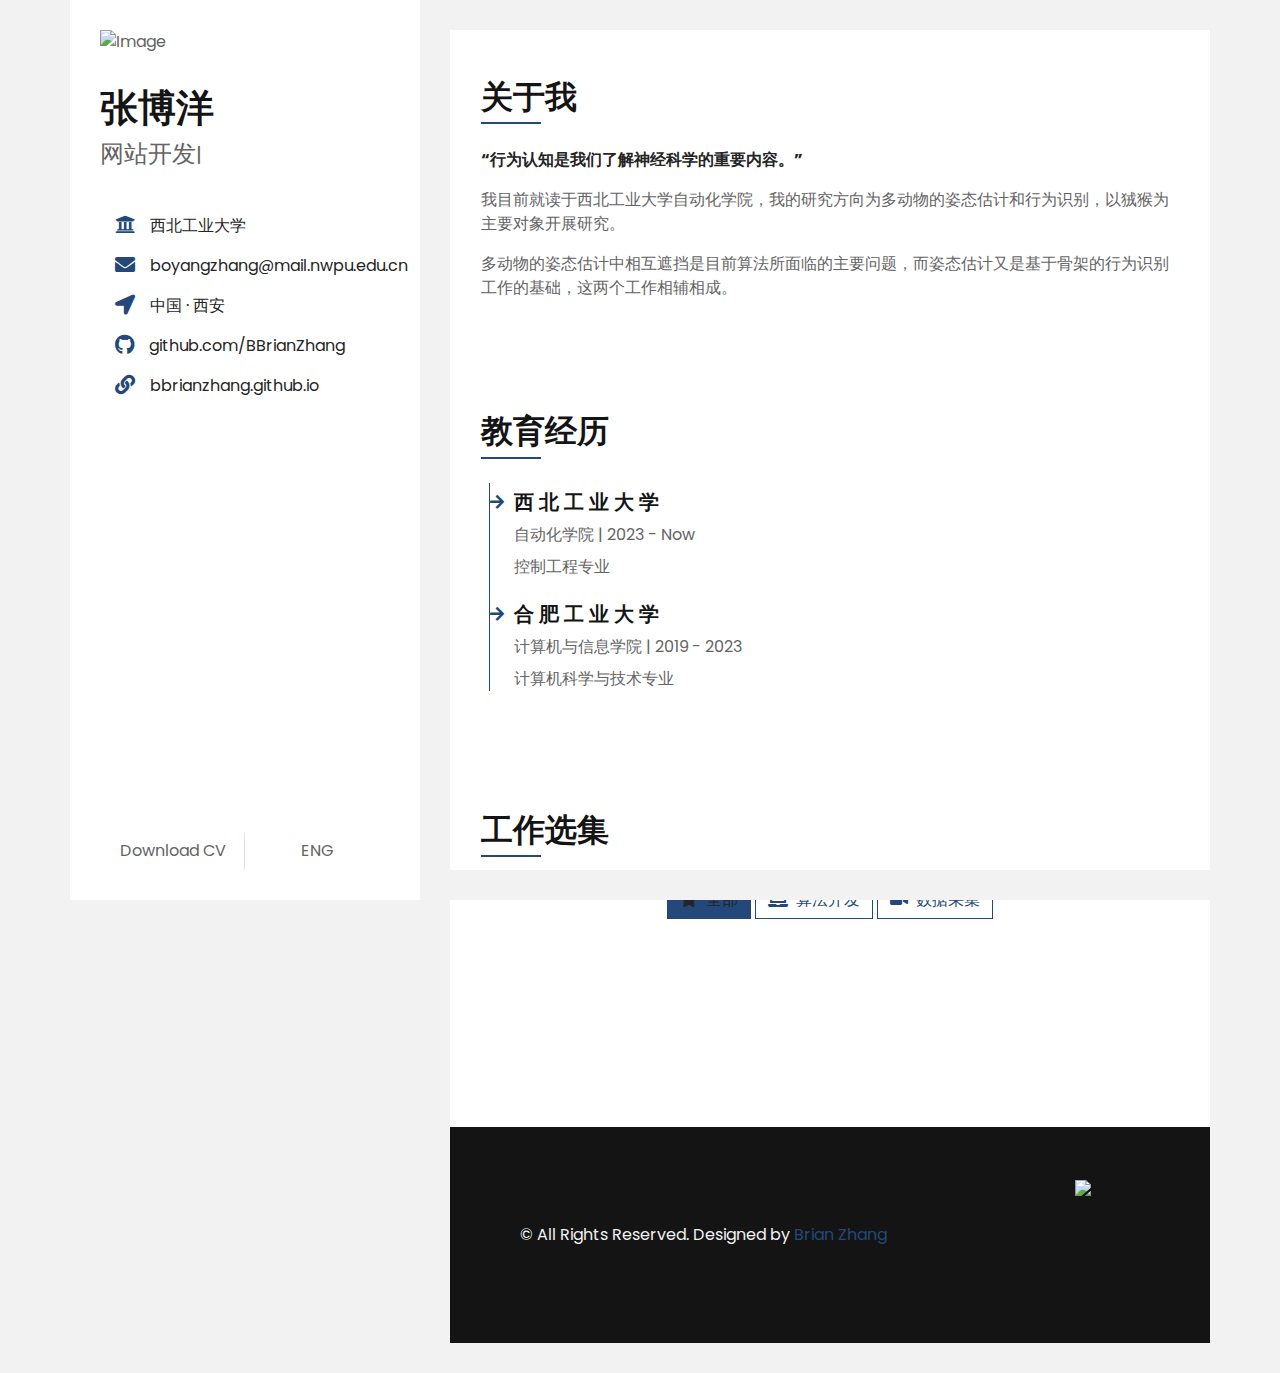
==== commit 79edfbcf: "Update index_cn.html" ====
--- a/index_cn.html
+++ b/index_cn.html
@@ -29,7 +29,7 @@
         <div class="wrapper">
             <div class="sidebar">
                 <div class="sidebar-text d-flex flex-column h-100 ">
-                    <img class="w-100 img-fluid mb-4" src="assets/img/photo.png" alt="Image">
+                    <img class="w-100 img-fluid mb-4" src="https://img2.imgtp.com/2024/05/09/ubdp6tGv.jpg" alt="Image">
                     <h1 class="mt-2">张博洋</h1>
                     <div class="mb-5" style="height: 22px;">
                         <h4 class="typed-text-output d-inline-block text-body"></h4>
@@ -40,27 +40,23 @@
                             <div class="row">
                                 <div class="col-sm-12 py-1 d-flex">
                                     <h5 class="d-inline text-primary"><a href="https://www.nwpu.edu.cn/"><i class="fas fa-university"></i></a></h5>
-                                    <a class="col-md-12" href="https://www.nwpu.edu.cn/">西北工业大学</a>
-                                </div>
-                                <div class="col-sm-12 py-1 d-flex">
-                                    <h5 class="d-inline text-primary"><a href=""><i class="fas fa-phone"></i></a></h5>
-                                    <a class="col-md-12">+86 172 7503 0705</a>
+                                    <a class="col-md-12" href="https://www.nwpu.edu.cn/" style="color: #242424">西北工业大学</a>
                                 </div>
                                 <div class="col-sm-12 py-1 d-flex">
                                     <h5 class="d-inline text-primary"><a href=""><i class="fas fa-envelope"></i></a></h5>
-                                    <a class="col-md-12">zhang_hfut@icloud.com</a>
+                                    <a class="col-md-12" style="color: #242424">boyangzhang@mail.nwpu.edu.cn</a>
                                 </div>
                                 <div class="col-sm-12 py-1 d-flex">
                                     <h5 class="d-inline text-primary"><a href=""><i class="fas fa-location-arrow"></i></a></h5>
-                                    <a class="col-md-12">中国 · 西安</a>
+                                    <a class="col-md-12" style="color: #242424">中国 · 西安</a>
                                 </div>
                                 <div class="col-sm-12 py-1 d-flex">
                                     <h5 class="d-inline text-primary"><a href="https://github.com/BBrianZhang"><i class="fab fa-github"></i></a></h5>
-                                    <a class="col-md-12" href="https://github.com/BBrianZhang">github.com/BBrianZhang</a>
+                                    <a class="col-md-12" href="https://github.com/BBrianZhang" style="color: #242424">github.com/BBrianZhang</a>
                                 </div>
                                 <div class="col-sm-12 py-1 d-flex">
                                     <h5 class="d-inline text-primary"><a href="https://bbrianzhang.github.io/"><i class="fas fa-link"></i></a></h5>
-                                    <a class="col-md-12" href="https://bbrianzhang.github.io/">bbrianzhang.github.io</a>
+                                    <a class="col-md-12" href="https://bbrianzhang.github.io/" style="color: #242424">bbrianzhang.github.io</a>
                                 </div>
                             </div>
                         </div>
@@ -68,7 +64,7 @@
 
                     <div class="d-flex align-items-end justify-content-between mt-auto">
                         <a href="" class="btn btn-block border-right">Download CV</a>
-                        <a href="index_en.html" class="btn btn-block btn-scroll">ENG</a>
+                        <a href="index.html" class="btn btn-block btn-scroll">ENG</a>
                     </div>
                 </div>
                 <div class="sidebar-icon d-flex flex-column h-100 justify-content-center text-right">
@@ -83,11 +79,9 @@
                             <h2 class="title position-relative pb-2 mb-4">关于我</h2>
                         </div>
                         <div class="col-12">
-                            <p><strong>“行为认知是我们了解神经科学的重要内容。”</strong></p>
-                            <p>我目前就读于西北工业大学自动化学院，
-                                我的研究方向为多动物的姿态估计和行为识别，以狨猴为主要对象开展研究。
-                                多动物的姿态估计中相互遮挡是目前算法所面临的主要问题，而姿态估计又是基于骨架的
-                                行为识别工作的基础，这两个工作相辅相成。</p>
+                            <p style="color: #242424"><strong>“行为认知是我们了解神经科学的重要内容。”</strong></p>
+                            <p>我目前就读于西北工业大学自动化学院，我的研究方向为多动物的姿态估计和行为识别，以狨猴为主要对象开展研究。</p>
+                            <p>多动物的姿态估计中相互遮挡是目前算法所面临的主要问题，而姿态估计又是基于骨架的行为识别工作的基础，这两个工作相辅相成。</p>
                         </div>
                     </div>
                 </div>
@@ -221,68 +215,68 @@
 <!--                &lt;!&ndash; Services End &ndash;&gt;-->
 
 
-<!--                &lt;!&ndash; Portfolio Start &ndash;&gt;-->
-<!--                <div class="container bg-white pt-5 pb-3">-->
-<!--                    <div class="row px-3">-->
-<!--                        <div class="col-12">-->
-<!--                            <h2 class="title position-relative pb-2 mb-4">Portfolio</h2>-->
-<!--                        </div>-->
-<!--                        <div class="col-12">-->
-<!--                            <div class="row">-->
-<!--                                <div class="col-12 text-center mb-2">-->
-<!--                                    <ul class="list-inline mb-4" id="portfolio-flters">-->
-<!--                                        <li class="btn btn-outline-primary active"  data-filter="*"><i class="fa fa-star mr-2"></i>All</li>-->
-<!--                                        <li class="btn btn-outline-primary" data-filter=".first"><i class="fa fa-laptop-code mr-2"></i>Design</li>-->
-<!--                                        <li class="btn btn-outline-primary" data-filter=".second"><i class="fa fa-mobile-alt mr-2"></i>Development</li>-->
-<!--                                    </ul>-->
-<!--                                </div>-->
-<!--                            </div>-->
-<!--                            <div class="row portfolio-container">-->
-<!--                                <div class="col-md-6 mb-4 portfolio-item first">-->
-<!--                                    <div class="position-relative overflow-hidden mb-2">-->
-<!--                                        <img class="img-fluid w-100" src="assets/img/portfolio-1.jpg" alt="">-->
-<!--                                        <div class="portfolio-btn d-flex align-items-center justify-content-center">-->
-<!--                                            <a href="assets/img/portfolio-1.jpg" data-lightbox="portfolio">-->
-<!--                                                <i class="fa fa-4x fa-plus text-white"></i>-->
-<!--                                            </a>-->
-<!--                                        </div>-->
-<!--                                    </div>-->
-<!--                                </div>-->
-<!--                                <div class="col-md-6 mb-4 portfolio-item second">-->
-<!--                                    <div class="position-relative overflow-hidden mb-2">-->
-<!--                                        <img class="img-fluid w-100" src="assets/img/portfolio-2.jpg" alt="">-->
-<!--                                        <div class="portfolio-btn d-flex align-items-center justify-content-center">-->
-<!--                                            <a href="assets/img/portfolio-2.jpg" data-lightbox="portfolio">-->
-<!--                                                <i class="fa fa-4x fa-plus text-white"></i>-->
-<!--                                            </a>-->
-<!--                                        </div>-->
-<!--                                    </div>-->
-<!--                                </div>-->
-<!--                                <div class="col-md-6 mb-4 portfolio-item first">-->
-<!--                                    <div class="position-relative overflow-hidden mb-2">-->
-<!--                                        <img class="img-fluid w-100" src="assets/img/portfolio-3.jpg" alt="">-->
-<!--                                        <div class="portfolio-btn d-flex align-items-center justify-content-center">-->
-<!--                                            <a href="assets/img/portfolio-3.jpg" data-lightbox="portfolio">-->
-<!--                                                <i class="fa fa-4x fa-plus text-white"></i>-->
-<!--                                            </a>-->
-<!--                                        </div>-->
-<!--                                    </div>-->
-<!--                                </div>-->
-<!--                                <div class="col-md-6 mb-4 portfolio-item second">-->
-<!--                                    <div class="position-relative overflow-hidden mb-2">-->
-<!--                                        <img class="img-fluid w-100" src="assets/img/portfolio-4.jpg" alt="">-->
-<!--                                        <div class="portfolio-btn d-flex align-items-center justify-content-center">-->
-<!--                                            <a href="assets/img/portfolio-4.jpg" data-lightbox="portfolio">-->
-<!--                                                <i class="fa fa-4x fa-plus text-white"></i>-->
-<!--                                            </a>-->
-<!--                                        </div>-->
-<!--                                    </div>-->
-<!--                                </div>-->
-<!--                            </div>-->
-<!--                        </div>-->
-<!--                    </div>-->
-<!--                </div>-->
-<!--                &lt;!&ndash; Portfolio End &ndash;&gt;-->
+                <!-- Portfolio Start -->
+                <div class="container bg-white pt-5 pb-3">
+                    <div class="row px-3">
+                        <div class="col-12">
+                            <h2 class="title position-relative pb-2 mb-4">工作选集</h2>
+                        </div>
+                        <div class="col-12">
+                            <div class="row">
+                                <div class="col-12 text-center mb-2">
+                                    <ul class="list-inline mb-4" id="portfolio-flters">
+                                        <li class="btn btn-outline-primary active"  data-filter="*"><i class="fa fa-star mr-2"></i>全部</li>
+                                        <li class="btn btn-outline-primary" data-filter=".first"><i class="fa fa-laptop-code mr-2"></i>算法开发</li>
+                                        <li class="btn btn-outline-primary" data-filter=".second"><i class="fas fa-video mr-2"></i>数据采集</li>
+                                    </ul>
+                                </div>
+                            </div>
+                            <div class="row portfolio-container">
+                                <div class="col-md-6 mb-4 portfolio-item first">
+                                    <div class="position-relative overflow-hidden mb-2">
+                                        <img class="img-fluid w-100" src="assets/img/pose.png" alt="">
+                                        <div class="portfolio-btn d-flex align-items-center justify-content-center">
+                                            <a href="assets/img/pose.png" data-lightbox="portfolio">
+                                                <i class="fa fa-4x fa-plus text-white"></i>
+                                            </a>
+                                        </div>
+                                    </div>
+                                </div>
+                                <div class="col-md-6 mb-4 portfolio-item first">
+                                    <div class="position-relative overflow-hidden mb-2">
+                                        <img class="img-fluid w-100" src="assets/img/pose1.png" alt="">
+                                        <div class="portfolio-btn d-flex align-items-center justify-content-center">
+                                            <a href="assets/img/pose1.png" data-lightbox="portfolio">
+                                                <i class="fa fa-4x fa-plus text-white"></i>
+                                            </a>
+                                        </div>
+                                    </div>
+                                </div>
+                                <div class="col-md-6 mb-4 portfolio-item second">
+                                    <div class="position-relative overflow-hidden mb-2">
+                                        <img class="img-fluid w-100" src="assets/img/camera.PNG" alt="">
+                                        <div class="portfolio-btn d-flex align-items-center justify-content-center">
+                                            <a href="assets/img/camera.PNG" data-lightbox="portfolio">
+                                                <i class="fa fa-4x fa-plus text-white"></i>
+                                            </a>
+                                        </div>
+                                    </div>
+                                </div>
+                                <div class="col-md-6 mb-4 portfolio-item second">
+                                    <div class="position-relative overflow-hidden mb-2">
+                                        <img class="img-fluid w-100" src="assets/img/camera.gif" alt="">
+                                        <div class="portfolio-btn d-flex align-items-center justify-content-center">
+                                            <a href="assets/img/camera.gif" data-lightbox="portfolio">
+                                                <i class="fa fa-4x fa-plus text-white"></i>
+                                            </a>
+                                        </div>
+                                    </div>
+                                </div>
+                            </div>
+                        </div>
+                    </div>
+                </div>
+                <!-- Portfolio End -->
 
 
 <!--                &lt;!&ndash; Testimonial Start &ndash;&gt;-->
@@ -335,8 +329,17 @@
                 
                 <!-- Footer Start -->
                 <div class="container-fluid bg-white pt-5 px-0">
-                    <div class="container bg-dark text-light text-center py-5">
-                        <p class="m-0">&copy; All Rights Reserved. Designed by <a href="https://github.com/BBrianZhang/BBrianZhang.github.io">Brian Zhang</a></p>
+                    <div class="container bg-dark py-5">
+                        <div class="row">
+                            <div class="col-md-8 text-light text-center py-5">
+                                <p class="m-0">&copy; All Rights Reserved. Designed by <a href="https://github.com/BBrianZhang/BBrianZhang.github.io">Brian Zhang</a></p>
+                            </div>
+                            <div class="col-md-4 text-light text-center">
+                                <a href='https://clustrmaps.com/site/1bwn3'  title='Visit tracker'>
+                                    <img src='//clustrmaps.com/map_v2.png?cl=ffffff&w=180&t=m&d=kIM_85noaXdMOA-4EBP8SK3VN7x17cnRfPHeJ_b3GXw&co=141414&ct=ffffff'/>
+                                </a>
+                            </div>
+                        </div>
                     </div>
                 </div>
                 <!-- Footer End -->
--- a/assets/css/style.css
+++ b/assets/css/style.css
@@ -13,15 +13,15 @@
   --red: #dc3545;
   --orange: #fd7e14;
   --yellow: #ffc107;
-  --green: #28a745;
+  --green: #20416d;
   --teal: #20c997;
   --cyan: #17a2b8;
   --white: #fff;
   --gray: #6c757d;
   --gray-dark: #343a40;
-  --primary: #141414;
+  --primary: #234879;
   --secondary: #6c757d;
-  --success: #28a745;
+  --success: #20416d;
   --info: #17a2b8;
   --warning: #ffc107;
   --danger: #dc3545;
@@ -152,13 +152,13 @@
 }
 
 a {
-  color: #646464;
+  color: #234879;
   text-decoration: none;
   background-color: transparent;
 }
 
 a:hover {
-  color: #141414;
+  color: #1c3a61;
   text-decoration: underline;
 }
 
@@ -602,8 +602,8 @@
 .col-xl-auto {
   position: relative;
   width: 100%;
-  padding-right: 8px;
-  padding-left: 8px;
+  padding-right: 15px;
+  padding-left: 15px;
 }
 
 .col {
@@ -1536,23 +1536,23 @@
 .table-primary,
 .table-primary > th,
 .table-primary > td {
-  background-color: #d9f1d6;
+  background-color: #bdc8d7;
 }
 
 .table-primary th,
 .table-primary td,
 .table-primary thead th,
 .table-primary tbody + tbody {
-  border-color: #b9e4b3;
+  border-color: #91a4bc;
 }
 
 .table-hover .table-primary:hover {
-  background-color: #c7ebc3;
+  background-color: #7b91af;
 }
 
 .table-hover .table-primary:hover > td,
 .table-hover .table-primary:hover > th {
-  background-color: #c7ebc3;
+  background-color: #7b91af;
 }
 
 .table-secondary,
@@ -1580,23 +1580,23 @@
 .table-success,
 .table-success > th,
 .table-success > td {
-  background-color: #c3e6cb;
+  background-color: #91a4bc;
 }
 
 .table-success th,
 .table-success td,
 .table-success thead th,
 .table-success tbody + tbody {
-  border-color: #8fd19e;
+  border-color: #657fa1;
 }
 
 .table-hover .table-success:hover {
-  background-color: #b1dfbb;
+  background-color: #7b91af;
 }
 
 .table-hover .table-success:hover > td,
 .table-hover .table-success:hover > th {
-  background-color: #b1dfbb;
+  background-color: #7b91af;
 }
 
 .table-info,
@@ -2011,7 +2011,7 @@
   width: 100%;
   margin-top: 0.25rem;
   font-size: 80%;
-  color: #28a745;
+  color: #20416d;
 }
 
 .valid-tooltip {
@@ -2037,7 +2037,7 @@
 }
 
 .was-validated .form-control:valid, .form-control.is-valid {
-  border-color: #28a745;
+  border-color: #20416d;
   padding-right: calc(1.5em + 0.75rem);
   background-image: url("data:image/svg+xml,%3csvg xmlns='http://www.w3.org/2000/svg' width='8' height='8' viewBox='0 0 8 8'%3e%3cpath fill='%2328a745' d='M2.3 6.73L.6 4.53c-.4-1.04.46-1.4 1.1-.8l1.1 1.4 3.4-3.8c.6-.63 1.6-.27 1.2.7l-4 4.6c-.43.5-.8.4-1.1.1z'/%3e%3c/svg%3e");
   background-repeat: no-repeat;
@@ -2046,7 +2046,7 @@
 }
 
 .was-validated .form-control:valid:focus, .form-control.is-valid:focus {
-  border-color: #28a745;
+  border-color: #20416d;
   box-shadow: 0 0 0 0.2rem rgba(40, 167, 69, 0.25);
 }
 
@@ -2056,18 +2056,18 @@
 }
 
 .was-validated .custom-select:valid, .custom-select.is-valid {
-  border-color: #28a745;
+  border-color: #20416d;
   padding-right: calc(0.75em + 2.3125rem);
   background: url("data:image/svg+xml,%3csvg xmlns='http://www.w3.org/2000/svg' width='4' height='5' viewBox='0 0 4 5'%3e%3cpath fill='%23343a40' d='M2 0L0 2h4zm0 5L0 3h4z'/%3e%3c/svg%3e") no-repeat right 0.75rem center/8px 10px, url("data:image/svg+xml,%3csvg xmlns='http://www.w3.org/2000/svg' width='8' height='8' viewBox='0 0 8 8'%3e%3cpath fill='%2328a745' d='M2.3 6.73L.6 4.53c-.4-1.04.46-1.4 1.1-.8l1.1 1.4 3.4-3.8c.6-.63 1.6-.27 1.2.7l-4 4.6c-.43.5-.8.4-1.1.1z'/%3e%3c/svg%3e") #fff no-repeat center right 1.75rem/calc(0.75em + 0.375rem) calc(0.75em + 0.375rem);
 }
 
 .was-validated .custom-select:valid:focus, .custom-select.is-valid:focus {
-  border-color: #28a745;
+  border-color: #20416d;
   box-shadow: 0 0 0 0.2rem rgba(40, 167, 69, 0.25);
 }
 
 .was-validated .form-check-input:valid ~ .form-check-label, .form-check-input.is-valid ~ .form-check-label {
-  color: #28a745;
+  color: #20416d;
 }
 
 .was-validated .form-check-input:valid ~ .valid-feedback,
@@ -2077,11 +2077,11 @@
 }
 
 .was-validated .custom-control-input:valid ~ .custom-control-label, .custom-control-input.is-valid ~ .custom-control-label {
-  color: #28a745;
+  color: #20416d;
 }
 
 .was-validated .custom-control-input:valid ~ .custom-control-label::before, .custom-control-input.is-valid ~ .custom-control-label::before {
-  border-color: #28a745;
+  border-color: #20416d;
 }
 
 .was-validated .custom-control-input:valid:checked ~ .custom-control-label::before, .custom-control-input.is-valid:checked ~ .custom-control-label::before {
@@ -2094,15 +2094,15 @@
 }
 
 .was-validated .custom-control-input:valid:focus:not(:checked) ~ .custom-control-label::before, .custom-control-input.is-valid:focus:not(:checked) ~ .custom-control-label::before {
-  border-color: #28a745;
+  border-color: #20416d;
 }
 
 .was-validated .custom-file-input:valid ~ .custom-file-label, .custom-file-input.is-valid ~ .custom-file-label {
-  border-color: #28a745;
+  border-color: #20416d;
 }
 
 .was-validated .custom-file-input:valid:focus ~ .custom-file-label, .custom-file-input.is-valid:focus ~ .custom-file-label {
-  border-color: #28a745;
+  border-color: #20416d;
   box-shadow: 0 0 0 0.2rem rgba(40, 167, 69, 0.25);
 }
 
@@ -2294,7 +2294,7 @@
 
 .btn:focus, .btn.focus {
   outline: 0;
-  box-shadow: 0 0 0 0.2rem rgba(120, 204, 109, 0.25);
+  box-shadow: 0 0 0 0.2rem rgba(32, 65, 109, 0.25);
 }
 
 .btn.disabled, .btn:disabled {
@@ -2386,8 +2386,8 @@
 
 .btn-success {
   color: #fff;
-  background-color: #28a745;
-  border-color: #28a745;
+  background-color: #20416d;
+  border-color: #20416d;
 }
 
 .btn-success:hover {
@@ -2405,8 +2405,8 @@
 
 .btn-success.disabled, .btn-success:disabled {
   color: #fff;
-  background-color: #28a745;
-  border-color: #28a745;
+  background-color: #20416d;
+  border-color: #20416d;
 }
 
 .btn-success:not(:disabled):not(.disabled):active, .btn-success:not(:disabled):not(.disabled).active,
@@ -2671,35 +2671,35 @@
 }
 
 .btn-outline-success {
-  color: #28a745;
-  border-color: #28a745;
+  color: #20416d;
+  border-color: #20416d;
 }
 
 .btn-outline-success:hover {
   color: #fff;
-  background-color: #28a745;
-  border-color: #28a745;
+  background-color: #20416d;
+  border-color: #20416d;
 }
 
 .btn-outline-success:focus, .btn-outline-success.focus {
-  box-shadow: 0 0 0 0.2rem rgba(40, 167, 69, 0.5);
+  box-shadow: 0 0 0 0.2rem rgba(32, 65, 109, 0.5);
 }
 
 .btn-outline-success.disabled, .btn-outline-success:disabled {
-  color: #28a745;
+  color: #20416d;
   background-color: transparent;
 }
 
 .btn-outline-success:not(:disabled):not(.disabled):active, .btn-outline-success:not(:disabled):not(.disabled).active,
 .show > .btn-outline-success.dropdown-toggle {
   color: #fff;
-  background-color: #28a745;
-  border-color: #28a745;
+  background-color: #20416d;
+  border-color: #20416d;
 }
 
 .btn-outline-success:not(:disabled):not(.disabled):active:focus, .btn-outline-success:not(:disabled):not(.disabled).active:focus,
 .show > .btn-outline-success.dropdown-toggle:focus {
-  box-shadow: 0 0 0 0.2rem rgba(40, 167, 69, 0.5);
+  box-shadow: 0 0 0 0.2rem rgba(32, 65, 109, 0.5);
 }
 
 .btn-outline-info {
@@ -2869,7 +2869,7 @@
 }
 
 .btn-link:hover {
-  color: #4aaf3d;
+  color: #1c3a61;
   text-decoration: underline;
 }
 
@@ -4536,7 +4536,7 @@
 
 .page-link:hover {
   z-index: 2;
-  color: #4aaf3d;
+  color: #1c3a61;
   text-decoration: none;
   background-color: #e9ecef;
   border-color: #dee2e6;
@@ -4647,7 +4647,7 @@
 
 .badge-success {
   color: #fff;
-  background-color: #28a745;
+  background-color: #20416d;
 }
 
 a.badge-success:hover, a.badge-success:focus {
@@ -4657,7 +4657,7 @@
 
 a.badge-success:focus, a.badge-success.focus {
   outline: 0;
-  box-shadow: 0 0 0 0.2rem rgba(40, 167, 69, 0.5);
+  box-shadow: 0 0 0 0.2rem rgba(32, 65, 109, 0.5);
 }
 
 .badge-info {
@@ -4783,11 +4783,11 @@
 .alert-primary {
   color: #3e6a39;
   background-color: #e4f5e2;
-  border-color: #d9f1d6;
+  border-color: #bdc8d7;
 }
 
 .alert-primary hr {
-  border-top-color: #c7ebc3;
+  border-top-color: #7b91af;
 }
 
 .alert-primary .alert-link {
@@ -4811,11 +4811,11 @@
 .alert-success {
   color: #155724;
   background-color: #d4edda;
-  border-color: #c3e6cb;
+  border-color: #91a4bc;
 }
 
 .alert-success hr {
-  border-top-color: #b1dfbb;
+  border-top-color: #7b91af;
 }
 
 .alert-success .alert-link {
@@ -5103,12 +5103,12 @@
 
 .list-group-item-primary {
   color: #3e6a39;
-  background-color: #d9f1d6;
+  background-color: #bdc8d7;
 }
 
 .list-group-item-primary.list-group-item-action:hover, .list-group-item-primary.list-group-item-action:focus {
   color: #3e6a39;
-  background-color: #c7ebc3;
+  background-color: #7b91af;
 }
 
 .list-group-item-primary.list-group-item-action.active {
@@ -5135,12 +5135,12 @@
 
 .list-group-item-success {
   color: #155724;
-  background-color: #c3e6cb;
+  background-color: #91a4bc;
 }
 
 .list-group-item-success.list-group-item-action:hover, .list-group-item-success.list-group-item-action:focus {
   color: #155724;
-  background-color: #b1dfbb;
+  background-color: #7b91af;
 }
 
 .list-group-item-success.list-group-item-action.active {
@@ -5509,7 +5509,7 @@
   z-index: 1070;
   display: block;
   margin: 0;
-  font-family: "Poppins", sans-serif;
+  font-family: Georgia, "Poppins", sans-serif;
   font-style: normal;
   font-weight: 400;
   line-height: 1.5;
@@ -5621,7 +5621,7 @@
   z-index: 1060;
   display: block;
   max-width: 276px;
-  font-family: "Poppins", sans-serif;
+  font-family: Georgia, "Poppins", sans-serif;
   font-style: normal;
   font-weight: 400;
   line-height: 1.5;
@@ -6055,7 +6055,7 @@
 }
 
 .bg-success {
-  background-color: #28a745 !important;
+  background-color: #20416d !important;
 }
 
 a.bg-success:hover, a.bg-success:focus,
@@ -6171,7 +6171,7 @@
 }
 
 .border-success {
-  border-color: #28a745 !important;
+  border-color: #20416d !important;
 }
 
 .border-info {
@@ -9209,7 +9209,7 @@
 }
 
 a.text-primary:hover, a.text-primary:focus {
-  color: #0e1d30 !important;
+  color: #193255 !important;
 }
 
 .text-secondary {
@@ -9221,7 +9221,7 @@
 }
 
 .text-success {
-  color: #28a745 !important;
+  color: #20416d !important;
 }
 
 a.text-success:hover, a.text-success:focus {
